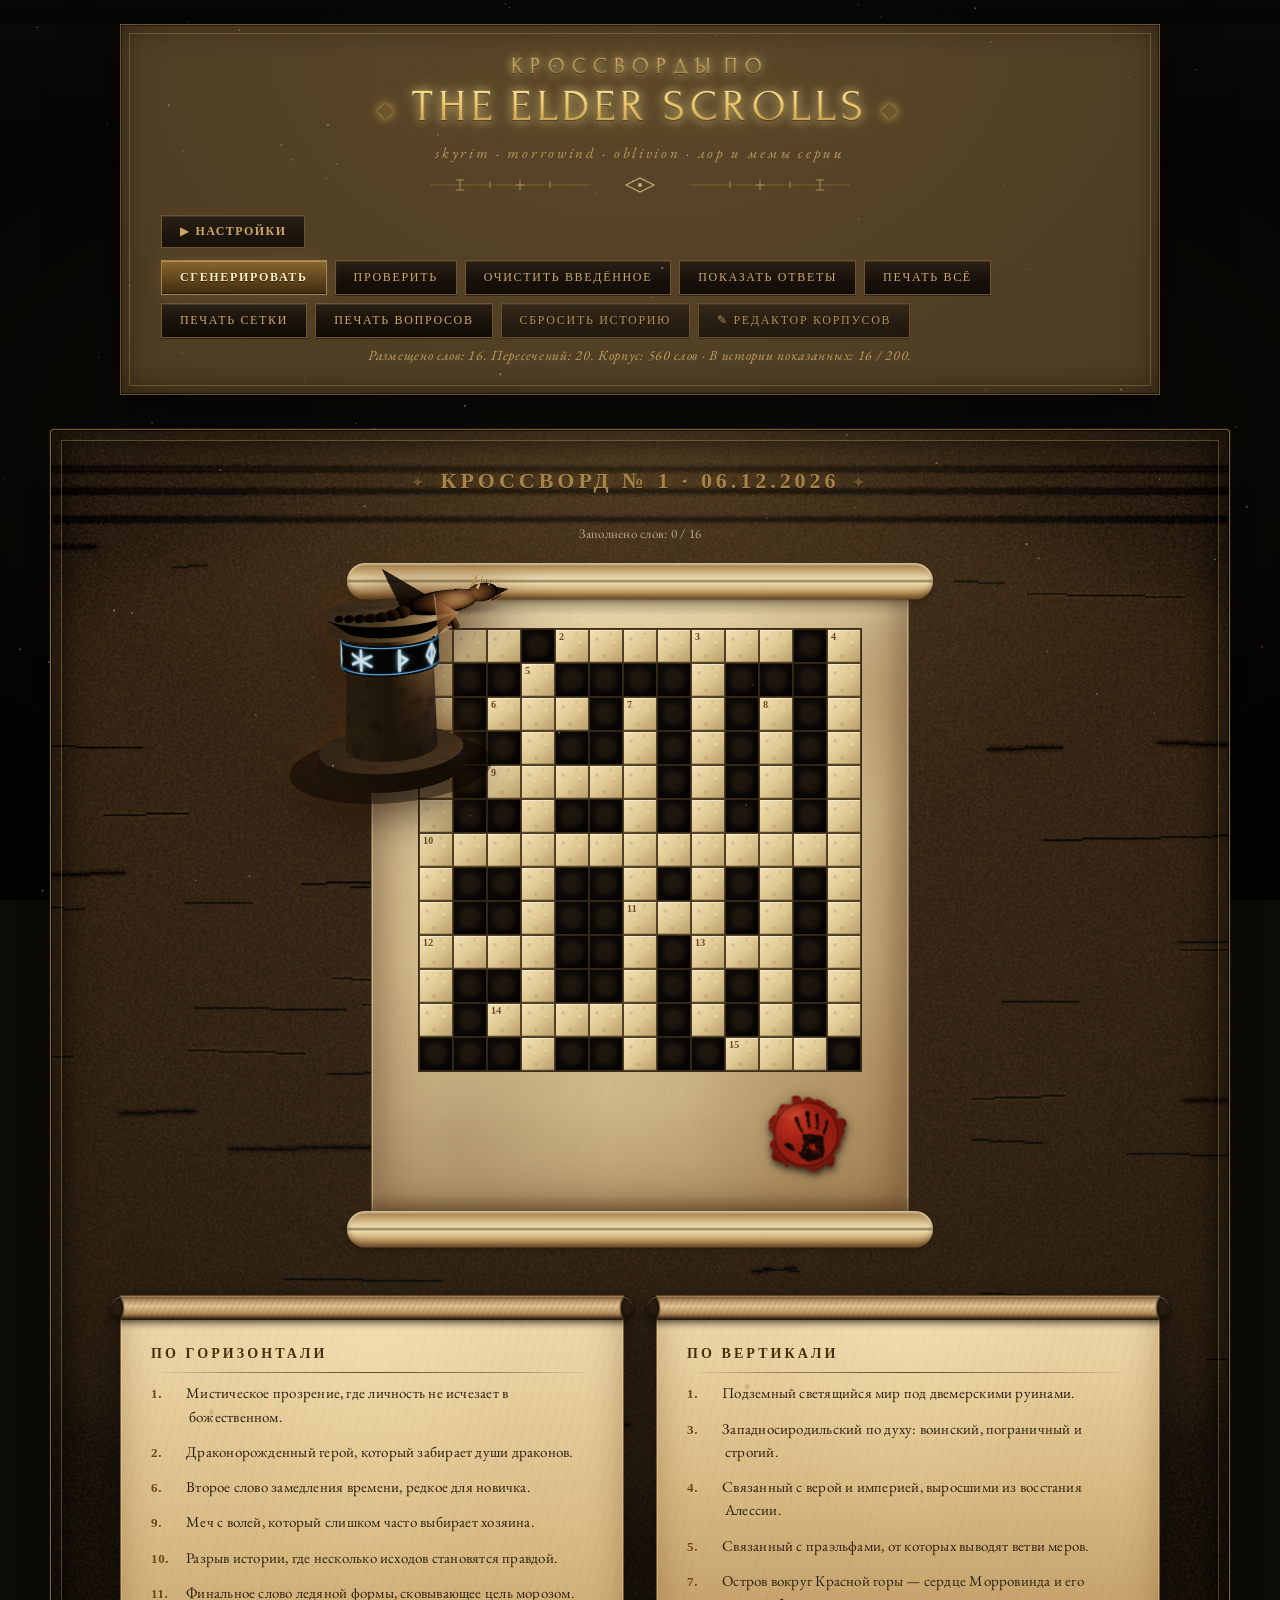
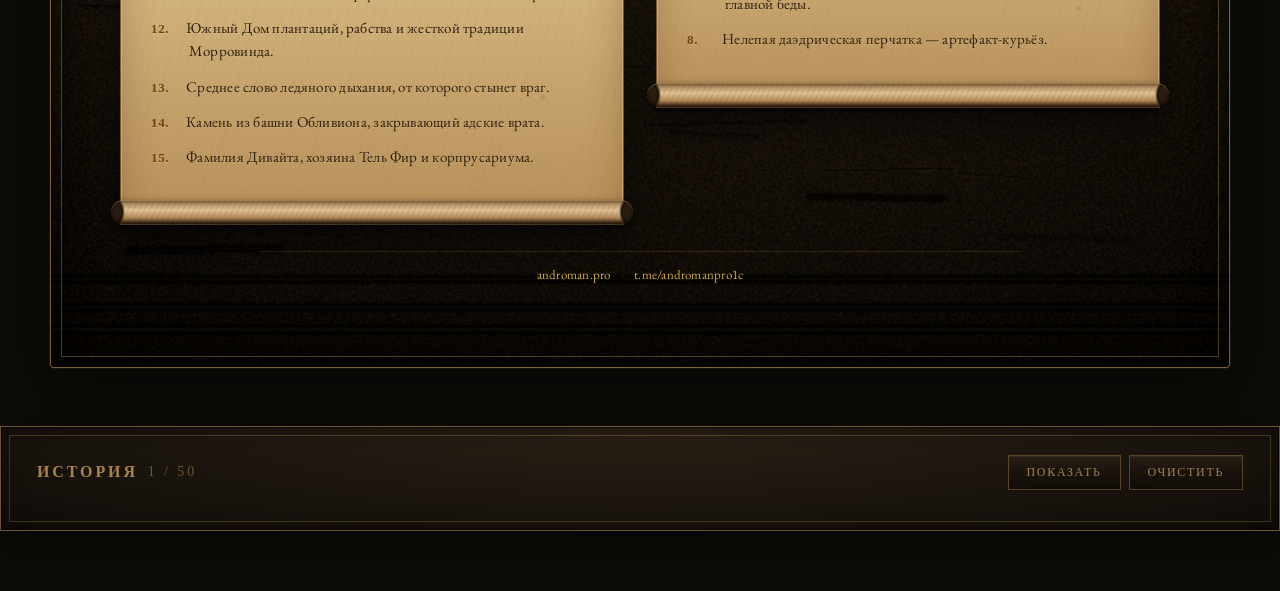
==== index.html @ cbf4652f "fix(clues): убрал латиницу/англицизмы из подсказок (Dragonborn/Dawnguard/Oblivion/Tribunal/Morrowind" ====
<!DOCTYPE html>
<html lang="ru">
<head>
  <meta charset="UTF-8">
  <meta name="viewport" content="width=device-width, initial-scale=1, viewport-fit=cover">
  <meta http-equiv="Cache-Control" content="no-cache">
  <title>Кроссворды по The Elder Scrolls</title>
  <link rel="icon" href="data:,">
  <style>
    html,
    body {
      margin: 0;
      min-height: 100%;
      background: #05070a;
      color: #f2e0b6;
    }
  </style>
  <link rel="preload" as="image" href="assets/images/dragon-intro-videoframe.png">
  <link rel="stylesheet" href="css/ui.css?v=69">
  <link rel="stylesheet" href="css/theme-nordic-tomes.css?v=103">
  <link rel="stylesheet" href="css/print.css?v=72">
</head>
<body class="font-medium theme-skyrim">
<!-- SVG filter defs для burn-эффекта свитка (feTurbulence + displacement
     искажают край маски → рваный фронт горения вместо геометрического круга) -->
<svg aria-hidden="true" focusable="false" width="0" height="0"
     style="position:absolute;width:0;height:0;overflow:hidden">
  <defs>
    <filter id="skyrim-burn-displace" x="-18%" y="-18%" width="136%" height="136%"
            color-interpolation-filters="sRGB">
      <feTurbulence type="fractalNoise" baseFrequency="0.018 0.055" numOctaves="4" seed="19" result="noise"/>
      <feDisplacementMap in="SourceGraphic" in2="noise" scale="22" xChannelSelector="R" yChannelSelector="G"/>
    </filter>
    <filter id="skyrim-ember-waver" x="-28%" y="-28%" width="156%" height="156%"
            color-interpolation-filters="sRGB">
      <feTurbulence type="turbulence" baseFrequency="0.032 0.11" numOctaves="3" seed="31" result="emberNoise"/>
      <feDisplacementMap in="SourceGraphic" in2="emberNoise" scale="34" xChannelSelector="R" yChannelSelector="G"/>
      <feGaussianBlur stdDeviation="0.35"/>
    </filter>
  </defs>
</svg>
<!-- Skyrim ambient: снежные хлопья (24 шт) + дракон-силуэт пролетающий через экран -->
<div class="snow-layer" aria-hidden="true">
  <span></span><span></span><span></span><span></span><span></span><span></span>
  <span></span><span></span><span></span><span></span><span></span><span></span>
  <span></span><span></span><span></span><span></span><span></span><span></span>
  <span></span><span></span><span></span><span></span><span></span><span></span>
</div>

<div class="ember-layer" aria-hidden="true">
  <span></span><span></span><span></span><span></span><span></span><span></span><span></span><span></span><span></span><span></span><span></span><span></span><span></span><span></span>
</div>

<script>
/* Заставка-first: если включится 3D-режим — показываем loading-оверлей СРАЗУ,
   до отрисовки кроссворда (раньше класс вешал dragon-cinematic.js уже после
   первого кадра → кроссворд мелькал, потом заставка). dragon-cinematic.js
   снимет класс, когда модель готова (finishLoadingIntro). Safety-таймаут —
   на случай если модуль не загрузится (нет WebGL / ошибка). */
(function () {
  try {
    var VALID = ['fly', 'cursor', 'cinematic', 'none'];
    var q = null;
    try { q = new URLSearchParams(location.search).get('dragon'); } catch (e) {}
    var saved = null;
    try { saved = localStorage.getItem('cw_dragon_mode_v2'); } catch (e) {}
    var mode = VALID.indexOf(q) >= 0 ? q : (VALID.indexOf(saved) >= 0 ? saved : 'cinematic');
    var vv = window.visualViewport;
    var vw = Math.min(window.innerWidth || 9999, (vv && vv.width) || 9999);
    var touchMobile = false;
    try { touchMobile = window.matchMedia('(hover: none) and (pointer: coarse)').matches; } catch (e) {}
    if (vw <= 820 || touchMobile) {
      // Мобильный/тач: кинематографический ВИД (свиток, палитра, руны) сохраняем,
      // но тяжёлые canvas/WebGL-эффекты (3D-дракон, прожиг, частицы) держим выключенными —
      // именно они давали цветные «орбы» на мобильных GPU. mode=none = ни одного canvas.
      mode = 'none';
    }
    if (mode === 'cinematic' && location.protocol === 'file:') mode = 'fly';
    if (mode === 'cinematic') {
      document.body.classList.add('dragon-mode-cinematic', 'dragon-cinematic-loading');
      setTimeout(function () { document.body.classList.remove('dragon-cinematic-loading'); }, 18000);
    }
  } catch (e) {}
})();
</script>
<div id="dragon-cinematic-stage" class="dragon-cinematic-stage" aria-hidden="true"></div>
<div id="dragon-loading-screen" class="dragon-loading-screen" aria-hidden="true">
  <video class="dragon-intro-video" autoplay muted loop playsinline preload="auto" poster="assets/images/dragon-intro-videoframe.png">
    <source src="assets/videos/dragon-intro-bg.webm?v=62" type="video/webm">
    <source src="assets/videos/dragon-intro-bg.mp4?v=62" type="video/mp4">
  </video>
  <div class="dragon-loader-copy">
    <div class="dragon-loader-kicker">Загрузка древнего дракона</div>
    <div class="dragon-loader-title">Север пробуждается</div>
    <div class="dragon-loader-bar"><span></span></div>
  </div>
</div>

<!-- Скелетный дракон-курсор — собственный SVG (clean-room), боковой профиль с одной парой больших крыльев -->
<svg class="skyrim-dragon-skel" viewBox="-160 -160 320 320" preserveAspectRatio="xMidYMid meet" aria-hidden="true">
  <defs>
    <linearGradient id="sk-bone-grad" x1="0" y1="-1" x2="0" y2="1">
      <stop offset="0" stop-color="#f0e3b8"/>
      <stop offset="1" stop-color="#7a5a2c"/>
    </linearGradient>
    <radialGradient id="sk-eye-grad" cx="0.5" cy="0.5" r="0.5">
      <stop offset="0" stop-color="#fff5b8"/>
      <stop offset="0.4" stop-color="#ff7a18"/>
      <stop offset="1" stop-color="#3a0900" stop-opacity="0"/>
    </radialGradient>
    <!-- Голова: вытянутый крокодилий череп с двумя рогами, огненный глаз, зубы, открытая пасть -->
    <g id="sk-dragon-head">
      <!-- Верхняя челюсть-череп -->
      <path d="M -28 -2 L -16 -8 L 2 -10 L 16 -8 L 24 -3 L 28 -1 L 30 1 L 26 3 L 16 4 L 2 5 L -16 5 L -28 2 Z"
            fill="url(#sk-bone-grad)" stroke="#1a1208" stroke-width="1.2"/>
      <!-- Нижняя челюсть (отстоит вниз — пасть открыта) -->
      <path d="M -22 5 L -10 9 L 6 12 L 20 11 L 26 7 L 26 4 L 18 6 L 4 7 L -10 7 L -22 5 Z"
            fill="url(#sk-bone-grad)" stroke="#1a1208" stroke-width="1.1"/>
      <!-- Два рога загнутых назад -->
      <path d="M 4 -10 L 8 -22 L 12 -10 Z" fill="url(#sk-bone-grad)" stroke="#1a1208" stroke-width="1"/>
      <path d="M -8 -10 L -4 -18 L 0 -10 Z" fill="url(#sk-bone-grad)" stroke="#1a1208" stroke-width="1"/>
      <!-- Шейные сочленения -->
      <path d="M -22 -3 L -14 -3 L -22 0 Z M -22 0 L -14 3 L -22 3 Z" fill="#1a1208"/>
      <!-- Кончик морды -->
      <path d="M 26 -1 L 30 1 L 26 3" fill="none" stroke="#1a1208" stroke-width="0.6"/>
      <!-- Зубы верхней челюсти (треугольники вниз) -->
      <g fill="#1a1208" stroke="none">
        <path d="M -2 5 L 0 9 L 2 5 Z"/>
        <path d="M 6 5 L 8 9 L 10 5 Z"/>
        <path d="M 14 4 L 16 8 L 18 4 Z"/>
        <path d="M 22 3 L 23 7 L 24 3 Z"/>
      </g>
      <!-- Зубы нижней челюсти (треугольники вверх) -->
      <g fill="#1a1208" stroke="none">
        <path d="M -2 7 L 0 3 L 2 7 Z"/>
        <path d="M 6 7 L 8 3 L 10 7 Z"/>
        <path d="M 14 6 L 16 2 L 18 6 Z"/>
      </g>
      <!-- Огненный глаз -->
      <circle cx="10" cy="-3" r="5" fill="url(#sk-eye-grad)"/>
      <circle cx="10" cy="-3" r="1.6" fill="#fff5d0"/>
      <!-- Носовая ноздря -->
      <circle cx="24" cy="-1" r="1" fill="#1a1208"/>
      <!-- Затылочная точка-шарнир -->
      <circle cx="-26" cy="0" r="1.4" fill="#1a1208"/>
    </g>

    <!-- Шейный позвонок (компактный, между головой и телом) -->
    <g id="sk-dragon-neck">
      <ellipse cx="0" cy="0" rx="9" ry="7" fill="url(#sk-bone-grad)" stroke="#1a1208" stroke-width="1"/>
      <path d="M -3 -8 L 0 -13 L 3 -8 Z" fill="#1a1208"/>
      <path d="M -9 0 L -13 -1 L -13 1 Z M 9 0 L 13 -1 L 13 1 Z" fill="#5a4220"/>
    </g>

    <!-- ТЕЛО ДРАКОНА — массивная грудная клетка с рёбрами + одна пара крыльев -->
    <g id="sk-dragon-body">
      <!-- Грудина (sternum) — длинная плоская кость -->
      <path d="M -36 6 C -18 12, 18 12, 36 6 L 38 -2 C 18 4, -18 4, -38 -2 Z"
            fill="url(#sk-bone-grad)" stroke="#1a1208" stroke-width="1.4"/>
      <!-- 6 пар рёбер от позвоночника к грудине -->
      <g fill="none" stroke="#1a1208" stroke-width="1.6" stroke-linecap="round">
        <path d="M -34 -10 C -32 -4, -32 2, -36 6"/>
        <path d="M -22 -12 C -20 -4, -20 4, -24 8"/>
        <path d="M -10 -13 C -8 -4, -8 5, -12 9"/>
        <path d="M 2 -13 C 4 -4, 4 5, 0 9"/>
        <path d="M 14 -12 C 16 -4, 16 4, 12 8"/>
        <path d="M 26 -10 C 28 -4, 28 2, 24 6"/>
      </g>
      <!-- Позвоночник на спине (5 позвонков) -->
      <g fill="url(#sk-bone-grad)" stroke="#1a1208" stroke-width="0.8">
        <ellipse cx="-30" cy="-12" rx="3.4" ry="4"/>
        <ellipse cx="-15" cy="-14" rx="3.4" ry="4"/>
        <ellipse cx="0" cy="-15" rx="3.4" ry="4"/>
        <ellipse cx="15" cy="-14" rx="3.4" ry="4"/>
        <ellipse cx="30" cy="-12" rx="3.4" ry="4"/>
      </g>
      <!-- Шипы на позвоночнике -->
      <g fill="#1a1208">
        <path d="M -32 -16 L -30 -22 L -28 -16 Z"/>
        <path d="M -17 -18 L -15 -24 L -13 -18 Z"/>
        <path d="M -2 -19 L 0 -25 L 2 -19 Z"/>
        <path d="M 13 -18 L 15 -24 L 17 -18 Z"/>
        <path d="M 28 -16 L 30 -22 L 32 -16 Z"/>
      </g>

      <!-- ВЕРХНЕЕ КРЫЛО -->
      <!-- Плечо → локоть → запястье (тёмная подложка) -->
      <g stroke="#1a1208" fill="none" stroke-linecap="round">
        <line x1="0" y1="-14" x2="-20" y2="-50" stroke-width="3.6"/>
        <line x1="-20" y1="-50" x2="-50" y2="-86" stroke-width="3.2"/>
      </g>
      <!-- Светлая кость поверх -->
      <g stroke="url(#sk-bone-grad)" fill="none" stroke-linecap="round">
        <line x1="0" y1="-14" x2="-20" y2="-50" stroke-width="2.4"/>
        <line x1="-20" y1="-50" x2="-50" y2="-86" stroke-width="2"/>
      </g>
      <circle cx="-20" cy="-50" r="2.4" fill="url(#sk-bone-grad)" stroke="#1a1208" stroke-width="0.8"/>
      <circle cx="-50" cy="-86" r="2.2" fill="url(#sk-bone-grad)" stroke="#1a1208" stroke-width="0.8"/>
      <!-- 4 пальца-фаланги от запястья — каждая из 2 сегментов с суставом -->
      <g stroke="#1a1208" fill="none" stroke-linecap="round">
        <line x1="-50" y1="-86" x2="-70" y2="-100" stroke-width="2.2"/>
        <line x1="-70" y1="-100" x2="-82" y2="-108" stroke-width="1.8"/>
        <line x1="-50" y1="-86" x2="-50" y2="-114" stroke-width="2.2"/>
        <line x1="-50" y1="-114" x2="-46" y2="-138" stroke-width="1.8"/>
        <line x1="-50" y1="-86" x2="-22" y2="-108" stroke-width="2.2"/>
        <line x1="-22" y1="-108" x2="0" y2="-128" stroke-width="1.8"/>
        <line x1="-50" y1="-86" x2="-12" y2="-78" stroke-width="2.2"/>
        <line x1="-12" y1="-78" x2="14" y2="-74" stroke-width="1.8"/>
      </g>
      <g stroke="url(#sk-bone-grad)" fill="none" stroke-linecap="round">
        <line x1="-50" y1="-86" x2="-70" y2="-100" stroke-width="1.3"/>
        <line x1="-70" y1="-100" x2="-82" y2="-108" stroke-width="1.1"/>
        <line x1="-50" y1="-86" x2="-50" y2="-114" stroke-width="1.3"/>
        <line x1="-50" y1="-114" x2="-46" y2="-138" stroke-width="1.1"/>
        <line x1="-50" y1="-86" x2="-22" y2="-108" stroke-width="1.3"/>
        <line x1="-22" y1="-108" x2="0" y2="-128" stroke-width="1.1"/>
        <line x1="-50" y1="-86" x2="-12" y2="-78" stroke-width="1.3"/>
        <line x1="-12" y1="-78" x2="14" y2="-74" stroke-width="1.1"/>
      </g>
      <g fill="url(#sk-bone-grad)" stroke="#1a1208" stroke-width="0.5">
        <circle cx="-70" cy="-100" r="1.4"/>
        <circle cx="-50" cy="-114" r="1.4"/>
        <circle cx="-22" cy="-108" r="1.4"/>
        <circle cx="-12" cy="-78" r="1.4"/>
      </g>
      <g fill="#1a1208">
        <path d="M -82 -108 L -88 -110 L -82 -104 Z"/>
        <path d="M -46 -138 L -48 -144 L -42 -138 Z"/>
        <path d="M 0 -128 L 0 -134 L 6 -126 Z"/>
        <path d="M 14 -74 L 20 -76 L 14 -70 Z"/>
      </g>

      <!-- НИЖНЕЕ КРЫЛО — зеркально -->
      <g stroke="#1a1208" fill="none" stroke-linecap="round">
        <line x1="0" y1="14" x2="-20" y2="50" stroke-width="3.6"/>
        <line x1="-20" y1="50" x2="-50" y2="86" stroke-width="3.2"/>
      </g>
      <g stroke="url(#sk-bone-grad)" fill="none" stroke-linecap="round">
        <line x1="0" y1="14" x2="-20" y2="50" stroke-width="2.4"/>
        <line x1="-20" y1="50" x2="-50" y2="86" stroke-width="2"/>
      </g>
      <circle cx="-20" cy="50" r="2.4" fill="url(#sk-bone-grad)" stroke="#1a1208" stroke-width="0.8"/>
      <circle cx="-50" cy="86" r="2.2" fill="url(#sk-bone-grad)" stroke="#1a1208" stroke-width="0.8"/>
      <g stroke="#1a1208" fill="none" stroke-linecap="round">
        <line x1="-50" y1="86" x2="-70" y2="100" stroke-width="2.2"/>
        <line x1="-70" y1="100" x2="-82" y2="108" stroke-width="1.8"/>
        <line x1="-50" y1="86" x2="-50" y2="114" stroke-width="2.2"/>
        <line x1="-50" y1="114" x2="-46" y2="138" stroke-width="1.8"/>
        <line x1="-50" y1="86" x2="-22" y2="108" stroke-width="2.2"/>
        <line x1="-22" y1="108" x2="0" y2="128" stroke-width="1.8"/>
        <line x1="-50" y1="86" x2="-12" y2="78" stroke-width="2.2"/>
        <line x1="-12" y1="78" x2="14" y2="74" stroke-width="1.8"/>
      </g>
      <g stroke="url(#sk-bone-grad)" fill="none" stroke-linecap="round">
        <line x1="-50" y1="86" x2="-70" y2="100" stroke-width="1.3"/>
        <line x1="-70" y1="100" x2="-82" y2="108" stroke-width="1.1"/>
        <line x1="-50" y1="86" x2="-50" y2="114" stroke-width="1.3"/>
        <line x1="-50" y1="114" x2="-46" y2="138" stroke-width="1.1"/>
        <line x1="-50" y1="86" x2="-22" y2="108" stroke-width="1.3"/>
        <line x1="-22" y1="108" x2="0" y2="128" stroke-width="1.1"/>
        <line x1="-50" y1="86" x2="-12" y2="78" stroke-width="1.3"/>
        <line x1="-12" y1="78" x2="14" y2="74" stroke-width="1.1"/>
      </g>
      <g fill="url(#sk-bone-grad)" stroke="#1a1208" stroke-width="0.5">
        <circle cx="-70" cy="100" r="1.4"/>
        <circle cx="-50" cy="114" r="1.4"/>
        <circle cx="-22" cy="108" r="1.4"/>
        <circle cx="-12" cy="78" r="1.4"/>
      </g>
      <g fill="#1a1208">
        <path d="M -82 108 L -88 110 L -82 104 Z"/>
        <path d="M -46 138 L -48 144 L -42 138 Z"/>
        <path d="M 0 128 L 0 134 L 6 126 Z"/>
        <path d="M 14 74 L 20 76 L 14 70 Z"/>
      </g>

      <!-- ТАЗ + ДВЕ ЗАДНИЕ ЛАПЫ — у задней части корпуса (x ≈ 36..44, у позвоночника) -->
      <!-- Тазовая кость -->
      <path d="M 32 -8 C 40 -6, 46 -2, 48 4 C 48 8, 44 10, 38 8 L 32 4 Z"
            fill="url(#sk-bone-grad)" stroke="#1a1208" stroke-width="1.2"/>
      <!-- Левая задняя лапа: бедро → голень → стопа с 3 когтями -->
      <g stroke="#1a1208" fill="none" stroke-linecap="round">
        <line x1="42" y1="2" x2="52" y2="22" stroke-width="3.4"/>
        <line x1="52" y1="22" x2="44" y2="42" stroke-width="3"/>
        <line x1="44" y1="42" x2="48" y2="56" stroke-width="2.4"/>
      </g>
      <g stroke="url(#sk-bone-grad)" fill="none" stroke-linecap="round">
        <line x1="42" y1="2" x2="52" y2="22" stroke-width="2.2"/>
        <line x1="52" y1="22" x2="44" y2="42" stroke-width="2"/>
        <line x1="44" y1="42" x2="48" y2="56" stroke-width="1.5"/>
      </g>
      <circle cx="52" cy="22" r="2.2" fill="url(#sk-bone-grad)" stroke="#1a1208" stroke-width="0.8"/>
      <circle cx="44" cy="42" r="2" fill="url(#sk-bone-grad)" stroke="#1a1208" stroke-width="0.8"/>
      <!-- 3 когтя левой лапы -->
      <g stroke="#1a1208" fill="none" stroke-width="1.8" stroke-linecap="round">
        <line x1="48" y1="56" x2="42" y2="64"/>
        <line x1="48" y1="56" x2="50" y2="66"/>
        <line x1="48" y1="56" x2="56" y2="62"/>
      </g>
      <g fill="#1a1208">
        <path d="M 42 64 L 39 66 L 42 60 Z"/>
        <path d="M 50 66 L 51 70 L 53 64 Z"/>
        <path d="M 56 62 L 60 64 L 56 58 Z"/>
      </g>

      <!-- Правая задняя лапа (зеркально по y, чуть короче для перспективы) -->
      <g stroke="#1a1208" fill="none" stroke-linecap="round">
        <line x1="40" y1="-2" x2="50" y2="-18" stroke-width="3.4"/>
        <line x1="50" y1="-18" x2="44" y2="-34" stroke-width="3"/>
        <line x1="44" y1="-34" x2="48" y2="-46" stroke-width="2.4"/>
      </g>
      <g stroke="url(#sk-bone-grad)" fill="none" stroke-linecap="round">
        <line x1="40" y1="-2" x2="50" y2="-18" stroke-width="2.2"/>
        <line x1="50" y1="-18" x2="44" y2="-34" stroke-width="2"/>
        <line x1="44" y1="-34" x2="48" y2="-46" stroke-width="1.5"/>
      </g>
      <circle cx="50" cy="-18" r="2.2" fill="url(#sk-bone-grad)" stroke="#1a1208" stroke-width="0.8"/>
      <circle cx="44" cy="-34" r="2" fill="url(#sk-bone-grad)" stroke="#1a1208" stroke-width="0.8"/>
      <g stroke="#1a1208" fill="none" stroke-width="1.8" stroke-linecap="round">
        <line x1="48" y1="-46" x2="42" y2="-52"/>
        <line x1="48" y1="-46" x2="50" y2="-54"/>
        <line x1="48" y1="-46" x2="56" y2="-50"/>
      </g>
      <g fill="#1a1208">
        <path d="M 42 -52 L 39 -54 L 42 -48 Z"/>
        <path d="M 50 -54 L 51 -58 L 53 -52 Z"/>
        <path d="M 56 -50 L 60 -52 L 56 -46 Z"/>
      </g>
    </g>

    <!-- Хвостовой позвонок — мелкий, заострённый -->
    <g id="sk-dragon-tail">
      <ellipse cx="0" cy="0" rx="6" ry="5" fill="url(#sk-bone-grad)" stroke="#1a1208" stroke-width="0.8"/>
      <path d="M -1 -5 L 0 -9 L 1 -5 Z" fill="#1a1208"/>
    </g>
  </defs>
  <g id="sk-dragon-screen"></g>
</svg>
<!-- Designer dragon flight (Nordic Tomes by Claude.ai) -->
<div class="dragon-flight" aria-hidden="true">
  <svg class="dragon-svg" viewBox="0 0 800 420" xmlns="http://www.w3.org/2000/svg">
    <defs>
      <linearGradient id="boneGrad" x1="0%" y1="0%" x2="0%" y2="100%">
        <stop offset="0%"   stop-color="#f4e6cc"/>
        <stop offset="55%"  stop-color="#d4c2a0"/>
        <stop offset="100%" stop-color="#a08868"/>
      </linearGradient>
      <radialGradient id="eyeGlow" cx="50%" cy="50%" r="50%">
        <stop offset="0%"   stop-color="#fff2c0"/>
        <stop offset="35%"  stop-color="#ff7020"/>
        <stop offset="75%"  stop-color="#a01000" stop-opacity="0.7"/>
        <stop offset="100%" stop-color="#600800" stop-opacity="0"/>
      </radialGradient>
      <radialGradient id="boneVertGrad" cx="50%" cy="40%" r="55%">
        <stop offset="0%"   stop-color="#fff2d0"/>
        <stop offset="60%"  stop-color="#d4c2a0"/>
        <stop offset="100%" stop-color="#8a7250"/>
      </radialGradient>
    </defs>

    <!-- ═══ ЗАДНЕЕ КРЫЛО (за телом, едва намеченное) ═══ -->
    <g class="wing wing-back" stroke="#1a1208" fill="rgba(220,200,160,0.18)" stroke-linecap="round">
      <line x1="540" y1="200" x2="380" y2="80" stroke-width="2.8"/>
      <line x1="380" y1="80" x2="290" y2="60"  stroke-width="2"/>
      <line x1="380" y1="80" x2="340" y2="20"  stroke-width="2"/>
      <line x1="380" y1="80" x2="420" y2="18"  stroke-width="2"/>
      <line x1="380" y1="80" x2="475" y2="34"  stroke-width="2"/>
      <path stroke="rgba(220,200,160,0.35)" stroke-width="0.6" fill="rgba(220,200,160,0.15)" d="
        M 540 200 L 380 80 L 290 60
        Q 320 70 340 20
        Q 380 45 420 18
        Q 450 35 475 34
        Q 510 110 540 200 Z"/>
    </g>

    <!-- ═══ ХВОСТ — змеящаяся цепочка убывающих позвонков с шипом ═══ -->
    <g class="dragon-tail" fill="url(#boneVertGrad)" stroke="#1a1208" stroke-width="1.4">
      <ellipse cx="295" cy="222" rx="9"   ry="11"/>
      <ellipse cx="260" cy="226" rx="8.5" ry="10.5"/>
      <ellipse cx="226" cy="230" rx="8"   ry="10"/>
      <ellipse cx="194" cy="234" rx="7.5" ry="9.5"/>
      <ellipse cx="164" cy="238" rx="7"   ry="9"/>
      <ellipse cx="136" cy="242" rx="6.5" ry="8.5"/>
      <ellipse cx="110" cy="246" rx="6"   ry="8"/>
      <ellipse cx="86"  cy="250" rx="5.5" ry="7.5"/>
      <ellipse cx="64"  cy="254" rx="5"   ry="7"/>
      <ellipse cx="44"  cy="258" rx="4.2" ry="6"/>
      <ellipse cx="26"  cy="262" rx="3.5" ry="5"/>
      <!-- Костяной наконечник-стрела на конце -->
      <path fill="url(#boneGrad)" d="
        M 16 262
        L -2 254
        L 8 264
        L -4 272
        L 16 272 Z"/>
      <!-- Боковые шипы на нескольких позвонках -->
      <g fill="#1a1208" stroke="none">
        <path d="M 295 211 L 297 200 L 299 211 Z"/>
        <path d="M 226 219 L 228 209 L 230 219 Z"/>
        <path d="M 164 227 L 166 218 L 168 227 Z"/>
      </g>
    </g>

    <!-- ═══ ОСНОВНОЙ СКЕЛЕТ: ЧЕРЕП + ШЕЯ + ГРУДНАЯ КЛЕТКА + ТАЗ ═══ -->
    <g class="dragon-body-grp">
      <!-- ШЕЙНЫЕ ПОЗВОНКИ — соединяют череп с грудиной -->
      <g fill="url(#boneVertGrad)" stroke="#1a1208" stroke-width="1.5">
        <ellipse cx="328" cy="220" rx="9.5" ry="12"/>
        <ellipse cx="360" cy="218" rx="9.5" ry="12"/>
        <ellipse cx="392" cy="215" rx="9.5" ry="12"/>
        <ellipse cx="424" cy="210" rx="9.5" ry="12"/>
        <ellipse cx="456" cy="202" rx="9.5" ry="12"/>
        <ellipse cx="488" cy="190" rx="9.5" ry="12"/>
        <ellipse cx="520" cy="175" rx="9.5" ry="12"/>
        <ellipse cx="552" cy="160" rx="9.5" ry="11.5"/>
        <ellipse cx="582" cy="148" rx="9"   ry="11"/>
        <ellipse cx="610" cy="138" rx="8.5" ry="10.5"/>
      </g>

      <!-- ЧЕРЕП — массивная вытянутая голова с челюстью и зубами -->
      <g class="dragon-head" stroke="#1a1208" stroke-width="1.6">
        <!-- Верхняя часть черепа -->
        <path fill="url(#boneGrad)" d="
          M 625 130
          C 645 116, 680 108, 720 115
          C 750 120, 770 132, 778 142
          L 786 148
          L 778 154
          C 770 152, 755 152, 738 154
          L 720 156
          C 700 156, 680 154, 660 150
          C 640 146, 626 138, 625 130 Z"/>
        <!-- Нижняя челюсть -->
        <path fill="url(#boneGrad)" d="
          M 635 156
          C 650 168, 685 178, 720 180
          L 755 182
          L 760 188
          L 750 192
          C 720 192, 690 188, 660 178
          C 645 172, 635 164, 635 156 Z"/>
        <!-- Зубы (треугольные шипы между челюстями) -->
        <g fill="#1a1208" stroke="none">
          <path d="M 660 156 L 663 168 L 666 156 Z"/>
          <path d="M 680 158 L 683 170 L 686 158 Z"/>
          <path d="M 700 158 L 703 170 L 706 158 Z"/>
          <path d="M 720 158 L 723 168 L 726 158 Z"/>
          <path d="M 740 158 L 743 168 L 746 158 Z"/>
          <!-- Нижние зубы (вверх) -->
          <path d="M 670 178 L 673 168 L 676 178 Z"/>
          <path d="M 690 180 L 693 170 L 696 180 Z"/>
          <path d="M 710 180 L 713 170 L 716 180 Z"/>
          <path d="M 730 180 L 733 170 L 736 180 Z"/>
        </g>
        <!-- Глазная впадина — тёмная, с огненным глазом -->
        <ellipse cx="720" cy="130" rx="11" ry="9" fill="#0a0604" stroke="#1a1208"/>
        <circle cx="722" cy="131" r="6" fill="url(#eyeGlow)"/>
        <circle cx="722" cy="131" r="2"   fill="#fff8d0"/>
        <!-- Ноздря -->
        <ellipse cx="770" cy="140" rx="4" ry="3" fill="#1a1208"/>
        <!-- РОГА — два больших, изогнутых назад -->
        <path fill="url(#boneGrad)" d="
          M 630 118 C 622 90, 615 60, 625 32
          C 640 60, 642 90, 645 118 Z"/>
        <path fill="url(#boneGrad)" d="
          M 655 110 C 660 78, 680 48, 705 30
          C 695 60, 680 90, 670 115 Z"/>
      </g>

      <!-- ГРУДИНА (стерн) — длинная плоская кость -->
      <path fill="url(#boneGrad)" stroke="#1a1208" stroke-width="1.5" d="
        M 320 280
        C 360 295, 410 302, 460 296
        C 480 293, 495 290, 502 286
        L 510 282
        L 505 288
        C 495 295, 480 300, 460 304
        C 410 312, 360 308, 320 300
        Z"/>

      <!-- РЁБРА — 7 пар изогнутых рёбер от позвоночника к грудине -->
      <g fill="none" stroke="#1a1208" stroke-width="2" stroke-linecap="round">
        <path d="M 328 232  C 325 250, 326 270, 332 284"/>
        <path d="M 360 230  C 358 250, 360 275, 370 290"/>
        <path d="M 392 227  C 390 250, 393 278, 405 294"/>
        <path d="M 424 222  C 422 248, 425 278, 440 298"/>
        <path d="M 456 214  C 454 244, 460 278, 472 300"/>
        <path d="M 488 202  C 488 232, 495 270, 498 296"/>
        <path d="M 520 187  C 522 220, 525 260, 510 290"/>
      </g>

      <!-- ТАЗОВЫЕ КОСТИ — конец позвоночника, начало хвоста -->
      <path fill="url(#boneGrad)" stroke="#1a1208" stroke-width="1.5" d="
        M 305 215
        C 295 220, 290 235, 295 250
        C 300 260, 310 265, 320 260
        L 325 255
        L 320 245
        C 318 235, 312 222, 305 215 Z"/>

      <!-- ЗАДНИЕ ЛАПЫ — две худые ножки с когтистыми стопами -->
      <g fill="url(#boneGrad)" stroke="#1a1208" stroke-width="1.6" stroke-linecap="round">
        <!-- Левая нога -->
        <path d="M 310 270 L 290 320 L 310 360 L 305 376" fill="none" stroke-width="2.4"/>
        <!-- Когти стопы -->
        <path d="M 305 376 L 290 392 M 305 376 L 305 396 M 305 376 L 318 392" stroke-width="2"/>
        <!-- Правая нога -->
        <path d="M 348 280 L 366 326 L 348 365 L 354 380" fill="none" stroke-width="2.4"/>
        <path d="M 354 380 L 340 396 M 354 380 L 354 400 M 354 380 L 368 395" stroke-width="2"/>
      </g>

      <!-- ПЕРЕДНИЕ ЛАПЫ — у груди, короткие с когтями -->
      <g fill="none" stroke="#1a1208" stroke-width="2" stroke-linecap="round">
        <path d="M 478 286 L 472 310 L 485 326" stroke-width="2.2"/>
        <path d="M 485 326 L 478 334 M 485 326 L 488 336 M 485 326 L 494 334"/>
        <path d="M 460 290 L 450 312 L 460 330" stroke-width="2.2"/>
        <path d="M 460 330 L 452 338 M 460 330 L 462 340 M 460 330 L 470 338"/>
      </g>
    </g>

    <!-- ═══ ПЕРЕДНЕЕ КРЫЛО (большое, основное — кости с тонкой полупрозрачной мембраной) ═══ -->
    <g class="wing wing-front" stroke="#1a1208" stroke-linecap="round">
      <!-- Полупрозрачная мембрана-призрак -->
      <path fill="rgba(220,200,160,0.15)" stroke="rgba(220,200,160,0.4)" stroke-width="0.7" d="
        M 535 180
        L 350 30
        L 250 8
        Q 282 30 308 -20
        Q 350 18 380 -28
        Q 420 22 460 -20
        Q 500 18 530 -8
        Q 535 90 555 180 Z"/>
      <!-- Главная кость (плечо-предплечье) -->
      <line x1="535" y1="180" x2="350" y2="30" stroke-width="3.5" stroke="#f4e6cc"/>
      <line x1="535" y1="180" x2="350" y2="30" stroke-width="2.5" stroke="#1a1208" stroke-dasharray="0 0"/>
      <!-- Кости-пальцы (4 фаланги) -->
      <g stroke-width="2.6">
        <line x1="350" y1="30" x2="250" y2="8"   stroke="#1a1208"/>
        <line x1="350" y1="30" x2="308" y2="-20" stroke="#1a1208"/>
        <line x1="350" y1="30" x2="380" y2="-28" stroke="#1a1208"/>
        <line x1="350" y1="30" x2="460" y2="-20" stroke="#1a1208"/>
        <line x1="350" y1="30" x2="530" y2="-8"  stroke="#1a1208"/>
      </g>
      <!-- Фаланги наложены поверх — белые с тёмной обводкой -->
      <g stroke="#1a1208" stroke-width="1.6">
        <ellipse cx="350" cy="30" rx="6" ry="5" fill="url(#boneVertGrad)"/>
      </g>
      <!-- Когти на кончиках пальцев -->
      <g fill="#1a1208" stroke="none">
        <path d="M 250 8 L 244 14 L 258 14 Z"/>
        <path d="M 308 -20 L 300 -14 L 314 -14 Z"/>
        <path d="M 380 -28 L 372 -22 L 386 -22 Z"/>
        <path d="M 460 -20 L 452 -14 L 466 -14 Z"/>
        <path d="M 530 -8 L 522 -2 L 536 -2 Z"/>
      </g>
    </g>
  </svg>
</div>

<header class="controls">
  <h1 class="app-title" id="app-title" data-skyrim-lines='["Кроссворды по","The Elder Scrolls"]'>Кроссворды по The Elder Scrolls</h1>
  <p class="app-sub">Skyrim · Morrowind · Oblivion · лор и мемы серии</p>

  <button id="btn-toggle-settings" type="button" class="btn-toggle-settings">
    <span class="caret">▶</span> Настройки
  </button>

  <div class="ctrl-grid" id="ctrl-grid">

    <fieldset class="ctrl-group">
      <legend>Размер</legend>
      <label><input type="radio" name="size" value="11"> S 11×11</label>
      <label><input type="radio" name="size" value="13" checked> M 13×13</label>
      <label><input type="radio" name="size" value="15"> L 15×15</label>
      <label><input type="radio" name="size" value="21"> XL 21×21</label>
      <label><input type="radio" name="size" value="25"> XXL 25×25</label>
    </fieldset>

    <fieldset class="ctrl-group">
      <legend>Сложность</legend>
      <label><input type="radio" name="difficulty" value="1"> Лёгкая</label>
      <label><input type="radio" name="difficulty" value="2"> Средняя</label>
      <label><input type="radio" name="difficulty" value="3"> Сложная</label>
      <label><input type="radio" name="difficulty" value="mixed" checked> Любые (вперемешку)</label>
    </fieldset>

    <fieldset class="ctrl-group">
      <legend>Стиль подсказок</legend>
      <label><input type="radio" name="cluestyle" value="direct" checked> Прямые (фактические)</label>
      <label><input type="radio" name="cluestyle" value="cryptic"> Хитрые (с намёком)</label>
    </fieldset>

    <fieldset class="ctrl-group">
      <legend>Размер шрифта</legend>
      <label><input type="radio" name="fontsize" value="small"> Мелкий</label>
      <label><input type="radio" name="fontsize" value="medium" checked> Средний</label>
      <label><input type="radio" name="fontsize" value="large"> Крупный</label>
      <label><input type="radio" name="fontsize" value="xlarge"> Очень крупный</label>
    </fieldset>

    <fieldset class="ctrl-group">
      <legend>История без повторов</legend>
      <label>Помнить последних кроссвордов:
        <input type="number" id="history-limit" min="20" max="5000" step="10" value="200"
               style="width:84px; margin-left:6px">
      </label>
    </fieldset>

    <fieldset class="ctrl-group">
      <legend>Ввод и подсказки</legend>
      <label><input type="checkbox" id="hover-type" checked> Печатать по наведению мыши (без клика)</label>
      <label><input type="checkbox" id="rune-hints"> Руны-подсказки (руна = буква ответа)</label>
    </fieldset>

    <!-- Тема Скайрим включена по умолчанию (скрытый radio для совместимости с app.js) -->
    <input type="radio" name="theme-ui" value="skyrim" checked style="display:none">


    <fieldset class="ctrl-group">
      <legend>Дракон</legend>
      <label><input type="radio" name="dragon" value="fly"> 🐉 Пролетающий</label>
      <label><input type="radio" name="dragon" value="cursor"> 🦴 Следит за курсором</label>
      <label><input type="radio" name="dragon" value="cinematic" checked> 3D-сцена</label>
      <label><input type="radio" name="dragon" value="none"> ✕ Без дракона</label>
      <label style="margin-top: 8px; padding-top: 6px; border-top: 1px solid rgba(212,175,55,0.2); display: block;">
        <input type="checkbox" id="dragon-edit-pos"> 🎯 Перетащить дракона мышью
      </label>
      <a href="dragon-lab.html" target="_blank" style="font-size: 11px; color: #d4af37; display: inline-block; margin-top: 4px; text-decoration: none;">🧪 Открыть Dragon Lab →</a>
    </fieldset>

    <!-- Тонкая настройка дракона: видна только в cinematic-режиме (CSS) -->
    <fieldset class="ctrl-group dragon-tune-panel">
      <legend>⚙ Тонкая настройка дракона</legend>

      <details open class="dp-section">
        <summary>📍 Положение на странице</summary>
        <label class="dp-cb">
          <input type="checkbox" id="dp-follow-scroll"> 🪢 Привязать к свитку
        </label>
        <label class="dp-cb">
          <input type="checkbox" id="dp-show-pedestal" checked> 🗿 Подставка под драконом
        </label>
        <label class="dp-cb">
          <input type="checkbox" id="dp-burn-on-generate" checked> 🔥 Сжигать страницу при «Сгенерировать»
        </label>
        <label>X (% viewport) <span class="dp-val" id="dp-anchor-x-val">50%</span>
          <input type="range" id="dp-anchor-x" min="0" max="100" step="0.5">
        </label>
        <label>Y (% viewport) <span class="dp-val" id="dp-anchor-y-val">30%</span>
          <input type="range" id="dp-anchor-y" min="0" max="100" step="0.5">
        </label>
        <label>Размер дракона <span class="dp-val" id="dp-scale-val">0.54</span>
          <input type="range" id="dp-scale" min="0.2" max="1.4" step="0.01">
        </label>
        <label>Размер платформы <span class="dp-val" id="dp-pedestal-scale-val">0.62</span>
          <input type="range" id="dp-pedestal-scale" min="0.2" max="2.0" step="0.02">
        </label>
        <label>💡 Яркость освещения <span class="dp-val" id="dp-light-val">1.00</span>
          <input type="range" id="dp-light" min="0" max="3" step="0.05">
        </label>
        <label>🔦 Свет платформы <span class="dp-val" id="dp-platform-light-val">0.60</span>
          <input type="range" id="dp-platform-light" min="0" max="3" step="0.05">
        </label>
        <label>᛬ Высота пояса рун <span class="dp-val" id="dp-rune-offset-val">0.00</span>
          <input type="range" id="dp-rune-offset" min="-1.5" max="1.5" step="0.02">
        </label>
      </details>

      <details class="dp-section">
        <summary>🐉 Дракон на платформе</summary>
        <label>Сдвиг X (вбок) <span class="dp-val" id="dp-offset-x-val">0</span>
          <input type="range" id="dp-offset-x" min="-4" max="4" step="0.02">
        </label>
        <label>Сдвиг Y (высота над платформой) <span class="dp-val" id="dp-offset-y-val">0</span>
          <input type="range" id="dp-offset-y" min="-3" max="3" step="0.02">
        </label>
        <label>Сдвиг Z (вперёд/назад) <span class="dp-val" id="dp-offset-z-val">0</span>
          <input type="range" id="dp-offset-z" min="-3" max="3" step="0.02">
        </label>
      </details>

      <details class="dp-section">
        <summary>🔄 Поворот дракона</summary>
        <label>Yaw (горизонтально) <span class="dp-val" id="dp-yaw-val">0°</span>
          <input type="range" id="dp-yaw" min="-180" max="180" step="1">
        </label>
        <label>Pitch (наклон) <span class="dp-val" id="dp-pitch-val">0°</span>
          <input type="range" id="dp-pitch" min="-50" max="50" step="1">
        </label>
        <label>Roll (крен) <span class="dp-val" id="dp-roll-val">0°</span>
          <input type="range" id="dp-roll" min="-45" max="45" step="1">
        </label>
        <label class="dp-cb">
          <input type="checkbox" id="dp-track-cursor"> 🖱 Голова за курсором (±38°)
        </label>
      </details>

      <details class="dp-section">
        <summary>🔥 Огонь (координаты)</summary>
        <label>🦴 Прицепить пасть к кости:</label>
        <select id="dp-bone">
          <option value="">— model root (rest pose) —</option>
        </select>
        <label>Mouth X <span class="dp-val" id="dp-mouth-x-val">0.5</span>
          <input type="range" id="dp-mouth-x" min="-3" max="3" step="0.05">
        </label>
        <label>Mouth Y <span class="dp-val" id="dp-mouth-y-val">0.1</span>
          <input type="range" id="dp-mouth-y" min="-3" max="3" step="0.05">
        </label>
        <label>Mouth Z <span class="dp-val" id="dp-mouth-z-val">0</span>
          <input type="range" id="dp-mouth-z" min="-3" max="3" step="0.05">
        </label>
        <label>Yaw огня <span class="dp-val" id="dp-fire-yaw-val">0°</span>
          <input type="range" id="dp-fire-yaw" min="-180" max="180" step="1">
        </label>
        <label>Pitch огня <span class="dp-val" id="dp-fire-pitch-val">0°</span>
          <input type="range" id="dp-fire-pitch" min="-90" max="90" step="1">
        </label>
        <label>Интенсивность <span class="dp-val" id="dp-fire-intensity-val">1.00</span>
          <input type="range" id="dp-fire-intensity" min="0" max="3" step="0.05">
        </label>
      </details>

      <details class="dp-section">
        <summary>🎞 Окно огня в breath-клипе</summary>
        <label>Start (с) <span class="dp-val" id="dp-fw-start-val">3.00s</span>
          <input type="range" id="dp-fw-start" min="0" max="10" step="0.05">
        </label>
        <label>End (с) <span class="dp-val" id="dp-fw-end-val">5.00s</span>
          <input type="range" id="dp-fw-end" min="0" max="10" step="0.05">
        </label>
      </details>

      <button type="button" id="dp-reset" class="dp-reset-btn">↺ Сбросить к значениям по умолчанию</button>
      <button type="button" id="dp-export" class="dp-reset-btn">📋 Скопировать настройки для публикации</button>
      <textarea id="dp-export-out" readonly style="display:none; width:100%; height:120px; margin-top:6px; font-family:monospace; font-size:9px; background:#0a0805; color:#cca767; border:1px solid #5a4030;"></textarea>
    </fieldset>

    <fieldset class="ctrl-group">
      <legend>Печать</legend>
      <label><input type="checkbox" id="fit-a4"> Уместить всё на 1 лист A4</label>
      <label><input type="checkbox" id="hide-answers-print"> Не печатать ответы</label>
    </fieldset>

    <fieldset class="ctrl-group ctrl-packs" id="packs-fieldset">
      <legend>Включённые паки</legend>
      <div id="packs-list" class="packs-list">
        <span class="status-muted">Загрузка…</span>
      </div>
      <div class="packs-upload">
        <button type="button" id="btn-upload-pack" class="btn-subtle" title="Загрузить свой пак из .js-файла">
          + Загрузить свой пак
        </button>
        <input type="file" id="input-upload-pack" accept=".js" hidden>
        <span id="upload-pack-status" class="upload-pack-status"></span>
      </div>
    </fieldset>

  </div>

  <div class="ctrl-buttons">
    <button id="btn-generate" type="button" class="btn-primary">Сгенерировать</button>
    <button id="btn-check" type="button" title="Проверить введённые буквы (зелёные — верно, красные — нет)">Проверить</button>
    <button id="btn-clear-input" type="button" title="Стереть всё, что ввёл">Очистить введённое</button>
    <button id="btn-toggle-answers" type="button">Показать ответы</button>
    <button id="btn-print" type="button">Печать всё</button>
    <button id="btn-print-grid" type="button" title="Печать только сетки (без вопросов)">Печать сетки</button>
    <button id="btn-print-clues" type="button" title="Печать только вопросов крупным шрифтом">Печать вопросов</button>
    <button id="btn-reset-history" type="button" class="btn-subtle">Сбросить историю</button>
    <button id="btn-open-editor" type="button" class="btn-subtle" title="Открыть редактор корпусов слов">✎ Редактор корпусов</button>
  </div>

  <input type="radio" name="theme" value="all" checked style="display:none">

  <p class="status" id="status">Нажмите «Сгенерировать», чтобы создать первый кроссворд по миру TES.</p>
</header>

<main>
  <p id="history-banner" class="history-banner"></p>
  <h2 class="puzzle-title" id="puzzle-title"></h2>
  <div id="solve-progress" class="solve-progress" hidden></div>
  <div id="grid-container" class="grid-container"></div>
  <div id="clues-container" class="clues-container"></div>
  <footer id="site-credit" class="site-credit">
    <a href="https://androman.pro" target="_blank" rel="noopener">androman.pro</a>
    <span class="site-credit-sep">·</span>
    <a href="https://t.me/andromanpro1c" target="_blank" rel="noopener">t.me/andromanpro1c</a>
  </footer>
  <div id="answer-key" class="answer-key"></div>
</main>

<section class="editor-panel" id="editor-panel">
  <div class="editor-toolbar">
    <button id="btn-editor-back" type="button" class="btn-subtle">← К кроссворду</button>
    <select id="editor-pack-select" title="Выбрать пак для просмотра/редактирования"></select>
    <button id="btn-editor-new" type="button" class="btn-subtle">+ Новый пак</button>
    <button id="btn-editor-clone" type="button" class="btn-subtle" title="Создать редактируемую копию текущего пака">⧉ Клонировать</button>
    <span class="editor-toolbar-spacer"></span>
    <span id="editor-readonly-tag" class="editor-readonly-tag" hidden>read-only (встроенный пак)</span>
  </div>

  <div class="editor-pack-meta">
    <div>
      <label>Название пака</label>
      <input type="text" id="editor-pack-name" placeholder="Имя пака">
    </div>
    <div>
      <label>Описание</label>
      <input type="text" id="editor-pack-description" placeholder="Краткое описание">
    </div>
    <div>
      <label>ID</label>
      <span id="editor-pack-id" class="pack-id-readonly">—</span>
    </div>
  </div>

  <div class="editor-stats" id="editor-stats">—</div>

  <div class="editor-table-wrap">
    <table class="editor-table">
      <thead>
        <tr>
          <th class="col-word">Слово</th>
          <th class="col-len">Дл.</th>
          <th class="col-clue">Прямая подсказка</th>
          <th class="col-expert">Хитрые подсказки (6 — по строке)</th>
          <th class="col-theme">Тема</th>
          <th class="col-diff">Сл.</th>
          <th class="col-actions"></th>
        </tr>
      </thead>
      <tbody id="editor-tbody"></tbody>
    </table>
  </div>

  <button type="button" class="editor-add-row" id="btn-editor-add-row">+ Добавить слово</button>

  <div class="editor-footer">
    <button id="btn-editor-apply" type="button" class="btn-primary" title="Применить изменения и обновить корпус">✓ Применить</button>
    <button id="btn-editor-download" type="button">⬇ Скачать .js</button>
    <button id="btn-editor-delete-pack" type="button" class="btn-subtle" title="Удалить весь пак">🗑 Удалить пак</button>
    <span id="editor-status" class="editor-footer-status"></span>
  </div>
</section>

<section class="history-panel" id="history-panel">
  <div class="history-header">
    <h2 class="history-title">История <span id="history-count" class="history-count"></span></h2>
    <div class="history-buttons">
      <button id="btn-history-toggle" type="button" class="btn-subtle">Показать</button>
      <button id="btn-history-clear" type="button" class="btn-subtle">Очистить</button>
    </div>
  </div>
  <ul id="history-list" class="history-list"></ul>
</section>

<!--
  TES-поставка: пустой базовый корпус, два пака про мир Skyrim и общий лор TES.
  Открывайте index.html двойным кликом — работает через file:/// без сервера.
  Режим 3D-сцены использует ES-модуль Three.js; для GLB-модели нужен локальный HTTP-сервер.
-->
<script>window.CW = window.CW || {}; CW.BASE_WORDS_RAW = [];</script>
<script src="data/pack-skyrim-core.js?v=77"></script>
<script src="data/pack-tes-deep-lore.js?v=75"></script>
<script src="js/data-loader.js?v=62"></script>
<script src="js/editor.js?v=63"></script>
<script src="js/rng.js?v=62"></script>
<script src="js/history.js?v=63"></script>
<script src="js/puzzles.js?v=62"></script>
<script src="js/grid.js?v=62"></script>
<script src="js/generator-classic.js?v=62"></script>
<script src="js/renderer.js?v=64"></script>
<script src="js/app.js?v=69"></script>
<script src="js/dragon-controller.js?v=66"></script>
<script src="js/skyrim-decor.js?v=68"></script>
<script src="js/dragon-wander.js?v=62"></script>
<script src="js/skeleton-dragon.js?v=62"></script>
<script type="importmap">
{
  "imports": {
    "three": "./vendor/three/three.module.min.js"
  }
}
</script>
<script src="js/dragon-defaults.js?v=9"></script>
<script src="js/scroll-fx-particles.js?v=2"></script>
<script src="js/dragon-scroll-fire.js?v=12"></script>
<script src="js/dragon-clue-tooltip.js?v=3"></script>
<script src="js/dragon-rune-hint.js?v=7"></script>
<script src="js/dragon-position-editor.js?v=3"></script>
<script src="js/dragon-control-panel.js?v=8"></script>
<script src="js/dragon-burn-overlay.js?v=9"></script>
<script type="module" src="js/dragon-cinematic.js?v=101"></script>
</body>
</html>
---- css/ui.css ----
:root {
  --color-bg: #f7f6f2;
  --color-fg: #1a1a1a;
  --color-line: #2a2a2a;
  --color-accent: #b03020;
  --color-muted: #777;
  --color-block: #d8d8d8;
  --color-cell-bg: #ffffff;
  --color-cell-border: #2a2a2a;
  --color-num: #333;
  --color-panel-bg: #ffffff;
  --color-panel-border: #ddd;
  --color-input-bg: #ffffff;

  /* Размеры шрифтов: переопределяются классами body.font-* и .fit-a4 */
  --clue-screen-px: 16px;
  --clue-h3-screen-px: 18px;
  --clue-print-pt: 12pt;
  --clue-h3-print-pt: 13pt;
  --grid-letter-print-pt: 11pt;
  --grid-cell-mm: 12mm;
}

body.font-small  { --clue-screen-px: 13px; --clue-h3-screen-px: 15px;
                   --clue-print-pt: 9pt;  --clue-h3-print-pt: 10.5pt;
                   --grid-letter-print-pt: 9pt; }
body.font-medium { /* defaults */ }
body.font-large  { --clue-screen-px: 19px; --clue-h3-screen-px: 22px;
                   --clue-print-pt: 14pt; --clue-h3-print-pt: 16pt;
                   --grid-letter-print-pt: 13pt; }
body.font-xlarge { --clue-screen-px: 22px; --clue-h3-screen-px: 26px;
                   --clue-print-pt: 17pt; --clue-h3-print-pt: 19pt;
                   --grid-letter-print-pt: 15pt; }

/* Уместить на 1 листе: компактные размеры независимо от font-size */
body.fit-a4      { --grid-cell-mm: 9mm;
                   --clue-print-pt: 9pt; --clue-h3-print-pt: 10pt;
                   --grid-letter-print-pt: 9pt; }

/* Тёмная тема — только для экрана; печать всегда на светлом (см. print.css) */
body.theme-dark {
  --color-bg: #1a1d24;
  --color-fg: #e8e8e8;
  --color-line: #4a5060;
  --color-accent: #e84a35;
  --color-muted: #9aa0ac;
  --color-block: #3a3f4a;
  --color-cell-bg: #2a2f3a;
  --color-cell-border: #4a5060;
  --color-num: #b0b6c0;
  --color-panel-bg: #232730;
  --color-panel-border: #3a3f4a;
  --color-input-bg: #2a2f3a;
}


/* Skyrim / Древние Свитки — тёмный фон, янтарно-золотой текст, пергаментная сетка */
body.theme-skyrim {
  --color-bg: #0e0c08;
  --color-fg: #c8a560;
  --color-line: #5a4a30;
  --color-accent: #d4af37;
  --color-muted: #8e7a52;
  --color-block: #1a1612;
  --color-cell-bg: #ede1c3;
  --color-cell-border: #5a4a30;
  --color-num: #6b4e1f;
  --color-panel-bg: #18130d;
  --color-panel-border: #5a4a30;
  --color-input-bg: #18130d;

  font-family: 'Trajan Pro', 'IM Fell English SC', 'Cinzel', 'Constantia', 'Cambria', 'Georgia', serif;
  letter-spacing: 0.02em;
}
body.theme-skyrim .app-title {
  color: #d4af37;
  text-shadow: 0 0 10px rgba(212, 175, 55, 0.35), 0 0 2px rgba(255, 220, 130, 0.5);
  letter-spacing: 0.08em;
  font-weight: 700;
  font-variant: small-caps;
}
body.theme-skyrim .app-sub {
  color: #8e7a52;
  font-style: italic;
  letter-spacing: 0.06em;
}
body.theme-skyrim legend {
  color: #d4af37;
  font-variant: small-caps;
  letter-spacing: 0.1em;
  font-weight: 600;
}
body.theme-skyrim fieldset {
  border-color: #5a4a30;
  background: rgba(40, 30, 18, 0.3);
}
body.theme-skyrim button {
  background: linear-gradient(180deg, #2a1f15 0%, #1a1410 100%);
  color: #c8a560;
  border: 1px solid #5a4a30;
  font-family: inherit;
  letter-spacing: 0.05em;
  text-transform: none;
}
body.theme-skyrim button:hover {
  background: linear-gradient(180deg, #3a2f20 0%, #251c14 100%);
  border-color: #d4af37;
  color: #e8c478;
  box-shadow: 0 0 8px rgba(212, 175, 55, 0.25);
}
body.theme-skyrim button.btn-primary {
  background: linear-gradient(180deg, #6b4e1f 0%, #4a3618 100%);
  border-color: #d4af37;
  color: #f0d68a;
  font-weight: 600;
  text-shadow: 0 1px 2px rgba(0,0,0,0.5);
}
body.theme-skyrim button.btn-primary:hover {
  background: linear-gradient(180deg, #7d5e2a 0%, #5a4220 100%);
  box-shadow: 0 0 14px rgba(212, 175, 55, 0.5);
}
body.theme-skyrim .cell {
  background: var(--color-cell-bg);
  color: #2a1f0a;
  border: 1px solid #5a4a30;
  font-family: 'Trajan Pro', 'Cambria', 'Georgia', serif;
}
body.theme-skyrim .cell.block {
  background: #0a0805;
  border-color: #3a2f1a;
}
body.theme-skyrim .cell .num {
  color: #6b4e1f;
  font-weight: 600;
}
body.theme-skyrim .puzzle-title {
  color: #d4af37;
  font-variant: small-caps;
  letter-spacing: 0.1em;
  text-shadow: 0 0 6px rgba(212, 175, 55, 0.3);
}
body.theme-skyrim .clues-container h3 {
  color: #d4af37;
  border-bottom: 1px solid #5a4a30;
  font-variant: small-caps;
  letter-spacing: 0.1em;
}
body.theme-skyrim .clues-container li::marker,
body.theme-skyrim .clues-container .clue-num {
  color: #d4af37;
}
body.theme-skyrim input[type=text],
body.theme-skyrim select {
  background: #18130d;
  color: #c8a560;
  border: 1px solid #5a4a30;
}
body.theme-skyrim .status {
  color: #8e7a52;
  font-style: italic;
}
body.theme-skyrim .history-banner {
  background: #2a1f15;
  border-color: #5a4a30;
  color: #d4af37;
}
body.theme-skyrim .history-panel,
body.theme-skyrim .editor-panel {
  background: #15110b;
  border: 1px solid #5a4a30;
}
body.theme-skyrim a { color: #d4af37; }

/* ============ WOW-эффекты темы Скайрим (merge Codex + DeepSeek) ============ */

@media screen {
  /* 1. Драконий силуэт водяной знак + лёгкий градиент */
  body.theme-skyrim {
    background-color: #0e0c08;
    background-image:
      url("data:image/svg+xml,%3Csvg xmlns='http://www.w3.org/2000/svg' viewBox='0 0 900 520'%3E%3Cg fill='none' stroke='%23d4af37' stroke-width='14' stroke-linecap='round' stroke-linejoin='round' opacity='.16'%3E%3Cpath d='M94 338c116-94 218-108 316-43 62 41 129 45 198 10 58-30 116-32 177-7-76 13-126 43-150 89-72-35-139-37-200-7-84 42-181 25-255-44-24-22-53-21-86 2z'/%3E%3Cpath d='M381 240c-29-63-20-118 29-164 14 59 50 100 109 124-54 6-100 19-138 40z'/%3E%3Cpath d='M525 235c64-58 136-78 216-61-46 25-72 61-77 108-38-29-85-45-139-47z'/%3E%3Cpath d='M397 295c38-60 91-91 159-92-24 25-33 54-28 87-44-13-87-11-131 5z'/%3E%3Cpath d='M583 259c31-22 62-28 93-19-22 15-34 35-36 60-15-20-34-34-57-41z'/%3E%3C/g%3E%3C/svg%3E"),
      radial-gradient(circle at 50% 18%, rgba(212, 175, 55, 0.10), transparent 40%),
      linear-gradient(180deg, #14100a 0%, #0e0c08 48%, #070604 100%);
    background-repeat: no-repeat, no-repeat, no-repeat;
    background-position: center 100px, center top, center;
    background-size: min(74vw, 820px) auto, 100% 620px, cover;
    background-attachment: fixed, fixed, fixed;
  }

  /* 2. Дыхание заголовка — медленное золотое свечение */
  body.theme-skyrim .app-title {
    animation: skyrim-title-glow 4.8s ease-in-out infinite;
  }
  @keyframes skyrim-title-glow {
    0%, 100% {
      text-shadow: 0 0 8px rgba(212, 175, 55, 0.32), 0 0 18px rgba(120, 68, 16, 0.24);
    }
    50% {
      text-shadow: 0 0 13px rgba(244, 211, 111, 0.62), 0 0 34px rgba(212, 175, 55, 0.32);
    }
  }

  /* 3. Руническая рамка сетки кроссворда с тлеющим золотом */
  body.theme-skyrim #grid-container {
    position: relative;
    padding: 8px;
    border: 2px solid #6b552c;
    background: linear-gradient(135deg, rgba(255,255,255,0.04), transparent 24%), rgba(16, 12, 7, 0.25);
    box-shadow:
      0 0 0 1px rgba(212, 175, 55, 0.18),
      inset 0 0 26px rgba(42, 26, 8, 0.42),
      0 0 28px rgba(212, 175, 55, 0.12);
    animation: skyrim-board-ember 6s ease-in-out infinite;
  }
  body.theme-skyrim #grid-container::before {
    content: "";
    position: absolute;
    inset: -7px;
    pointer-events: none;
    border: 1px solid rgba(212, 175, 55, 0.32);
    box-shadow: inset 0 0 0 1px rgba(60, 45, 22, 0.8);
  }
  @keyframes skyrim-board-ember {
    0%, 100% {
      box-shadow:
        0 0 0 1px rgba(212, 175, 55, 0.15),
        inset 0 0 24px rgba(42, 26, 8, 0.42),
        0 0 22px rgba(212, 175, 55, 0.09);
    }
    50% {
      box-shadow:
        0 0 0 1px rgba(212, 175, 55, 0.28),
        inset 0 0 30px rgba(42, 26, 8, 0.5),
        0 0 34px rgba(212, 175, 55, 0.16);
    }
  }

  /* 4. Пергаментная текстура клеток (пятна и волокна без картинок) */
  body.theme-skyrim .cell:not(.block) {
    background:
      radial-gradient(circle at 18% 22%, rgba(121, 86, 35, 0.13) 0 2px, transparent 3px),
      radial-gradient(circle at 78% 34%, rgba(255, 246, 210, 0.32) 0 1px, transparent 2px),
      radial-gradient(circle at 42% 82%, rgba(93, 58, 20, 0.10) 0 2px, transparent 3px),
      linear-gradient(135deg, #f1e5c8 0%, #e4d0a8 46%, #f3e9ce 100%);
    color: #251a08;
    border-color: rgba(90, 74, 48, 0.88);
    box-shadow:
      inset 0 1px 0 rgba(255, 255, 255, 0.42),
      inset 0 -1px 0 rgba(70, 44, 17, 0.18);
    transition: box-shadow 180ms ease, border-color 180ms ease;
  }
  body.theme-skyrim .cell.block {
    background:
      radial-gradient(circle at 50% 30%, rgba(212, 175, 55, 0.08), transparent 42%),
      linear-gradient(135deg, #15110c 0%, #080604 100%);
    box-shadow: inset 0 0 12px rgba(0, 0, 0, 0.65);
  }

  /* 5. Янтарное свечение клетки при наведении / фокусе */
  body.theme-skyrim .cell:not(.block):hover,
  body.theme-skyrim .cell:not(.block):focus,
  body.theme-skyrim .cell.solve-active,
  body.theme-skyrim .cell.solve-highlight {
    z-index: 2;
    border-color: #d4af37;
    box-shadow:
      0 0 0 1px rgba(212, 175, 55, 0.55),
      0 0 14px rgba(212, 175, 55, 0.38),
      inset 0 0 12px rgba(255, 241, 184, 0.48);
  }

  /* 6. «Крик дракона» — золотой shimmer по primary-кнопке при hover */
  body.theme-skyrim button.btn-primary {
    position: relative;
    overflow: hidden;
    color: #f6e7b2;
    text-shadow: 0 1px 1px rgba(0, 0, 0, 0.65);
    box-shadow:
      inset 0 1px 0 rgba(255, 235, 170, 0.24),
      0 0 18px rgba(212, 175, 55, 0.14);
  }
  body.theme-skyrim button.btn-primary::after {
    content: "";
    position: absolute;
    top: -40%;
    bottom: -40%;
    left: -70%;
    width: 42%;
    background: linear-gradient(90deg, transparent, rgba(255, 232, 151, 0.42), transparent);
    transform: rotate(18deg);
    transition: left 520ms ease;
    pointer-events: none;
  }
  body.theme-skyrim button.btn-primary:hover::after {
    left: 128%;
  }
  body.theme-skyrim button.btn-primary:active {
    box-shadow:
      inset 0 2px 8px rgba(0, 0, 0, 0.42),
      0 0 22px rgba(212, 175, 55, 0.24);
  }

  /* 7. Cast-ring при клике (требует JS: добавить класс is-casting на 700мс) */
  body.theme-skyrim button.btn-primary.is-casting::before {
    content: "";
    position: absolute;
    inset: -8px;
    border: 1px solid rgba(244, 211, 111, 0.85);
    box-shadow: 0 0 22px rgba(212, 175, 55, 0.55);
    animation: skyrim-cast-ring 700ms ease-out forwards;
    pointer-events: none;
  }
  @keyframes skyrim-cast-ring {
    from { opacity: 0.9; transform: scale(0.96); }
    to   { opacity: 0;   transform: scale(1.18); }
  }

  /* 8. Стилизованный скроллбар (свиток-бронза) — DeepSeek */
  body.theme-skyrim {
    scrollbar-width: thin;
    scrollbar-color: #6b4e1f #1a1612;
  }
  body.theme-skyrim ::-webkit-scrollbar {
    width: 10px;
    height: 10px;
  }
  body.theme-skyrim ::-webkit-scrollbar-track {
    background: #1a1612;
    border-left: 1px solid #2a2218;
  }
  body.theme-skyrim ::-webkit-scrollbar-thumb {
    background: linear-gradient(180deg, #6b4e1f, #4a3618);
    border-radius: 4px;
    border: 1px solid #8e7a52;
  }
  body.theme-skyrim ::-webkit-scrollbar-thumb:hover {
    background: linear-gradient(180deg, #7a5a28, #5a4220);
    border-color: #d4af37;
  }
  body.theme-skyrim ::-webkit-scrollbar-corner {
    background: #1a1612;
  }

  /* 9. Снежные хлопья — атмосфера Скайрима */
  body.theme-skyrim .snow-layer {
    position: fixed;
    inset: 0;
    pointer-events: none;
    z-index: 1;
    overflow: hidden;
  }
  body.theme-skyrim .snow-layer span {
    position: absolute;
    top: -10vh;
    width: 6px;
    height: 6px;
    background: radial-gradient(circle, rgba(255,255,255,0.9) 0%, rgba(220,220,255,0.4) 50%, transparent 100%);
    border-radius: 50%;
    box-shadow: 0 0 4px rgba(255, 255, 255, 0.35);
    animation: skyrim-snowfall linear infinite, skyrim-snowsway ease-in-out infinite;
    opacity: 0.85;
  }
  /* 24 хлопья — раскиданы по горизонтали, разные скорости и задержки */
  body.theme-skyrim .snow-layer span:nth-child(1)  { left:  3%; animation-duration: 14s, 3.2s; animation-delay:  0.0s, 0s; width: 5px; height: 5px; }
  body.theme-skyrim .snow-layer span:nth-child(2)  { left:  9%; animation-duration: 11s, 2.5s; animation-delay:  1.3s, 0s; width: 4px; height: 4px; }
  body.theme-skyrim .snow-layer span:nth-child(3)  { left: 15%; animation-duration: 17s, 4.1s; animation-delay:  3.0s, 0s; width: 7px; height: 7px; }
  body.theme-skyrim .snow-layer span:nth-child(4)  { left: 22%; animation-duration: 13s, 3.5s; animation-delay:  5.0s, 0s; width: 3px; height: 3px; opacity: 0.6; }
  body.theme-skyrim .snow-layer span:nth-child(5)  { left: 28%; animation-duration: 16s, 2.8s; animation-delay:  7.4s, 0s; width: 6px; height: 6px; }
  body.theme-skyrim .snow-layer span:nth-child(6)  { left: 34%; animation-duration: 12s, 3.7s; animation-delay:  2.0s, 0s; width: 4px; height: 4px; }
  body.theme-skyrim .snow-layer span:nth-child(7)  { left: 40%; animation-duration: 15s, 2.9s; animation-delay:  9.5s, 0s; width: 5px; height: 5px; }
  body.theme-skyrim .snow-layer span:nth-child(8)  { left: 46%; animation-duration: 18s, 4.3s; animation-delay:  4.0s, 0s; width: 8px; height: 8px; opacity: 0.65; }
  body.theme-skyrim .snow-layer span:nth-child(9)  { left: 52%; animation-duration: 13s, 3.1s; animation-delay:  6.8s, 0s; width: 4px; height: 4px; }
  body.theme-skyrim .snow-layer span:nth-child(10) { left: 58%; animation-duration: 14s, 2.6s; animation-delay: 11.2s, 0s; width: 6px; height: 6px; }
  body.theme-skyrim .snow-layer span:nth-child(11) { left: 64%; animation-duration: 16s, 3.8s; animation-delay:  0.5s, 0s; width: 5px; height: 5px; }
  body.theme-skyrim .snow-layer span:nth-child(12) { left: 70%; animation-duration: 11s, 2.4s; animation-delay:  8.7s, 0s; width: 3px; height: 3px; opacity: 0.55; }
  body.theme-skyrim .snow-layer span:nth-child(13) { left: 76%; animation-duration: 17s, 4.0s; animation-delay:  3.5s, 0s; width: 7px; height: 7px; }
  body.theme-skyrim .snow-layer span:nth-child(14) { left: 82%; animation-duration: 13s, 3.4s; animation-delay: 10.0s, 0s; width: 4px; height: 4px; }
  body.theme-skyrim .snow-layer span:nth-child(15) { left: 88%; animation-duration: 15s, 2.7s; animation-delay:  6.2s, 0s; width: 6px; height: 6px; }
  body.theme-skyrim .snow-layer span:nth-child(16) { left: 94%; animation-duration: 19s, 4.5s; animation-delay:  1.8s, 0s; width: 5px; height: 5px; }
  body.theme-skyrim .snow-layer span:nth-child(17) { left: 12%; animation-duration: 12s, 3.0s; animation-delay: 13.0s, 0s; width: 4px; height: 4px; }
  body.theme-skyrim .snow-layer span:nth-child(18) { left: 37%; animation-duration: 14s, 3.6s; animation-delay: 15.2s, 0s; width: 5px; height: 5px; }
  body.theme-skyrim .snow-layer span:nth-child(19) { left: 55%; animation-duration: 16s, 2.8s; animation-delay: 12.5s, 0s; width: 6px; height: 6px; opacity: 0.7; }
  body.theme-skyrim .snow-layer span:nth-child(20) { left: 73%; animation-duration: 13s, 3.3s; animation-delay: 17.0s, 0s; width: 4px; height: 4px; }
  body.theme-skyrim .snow-layer span:nth-child(21) { left: 19%; animation-duration: 15s, 4.2s; animation-delay: 18.5s, 0s; width: 5px; height: 5px; }
  body.theme-skyrim .snow-layer span:nth-child(22) { left: 67%; animation-duration: 14s, 2.6s; animation-delay: 21.0s, 0s; width: 3px; height: 3px; opacity: 0.5; }
  body.theme-skyrim .snow-layer span:nth-child(23) { left: 45%; animation-duration: 17s, 3.9s; animation-delay: 23.0s, 0s; width: 7px; height: 7px; }
  body.theme-skyrim .snow-layer span:nth-child(24) { left: 80%; animation-duration: 13s, 3.1s; animation-delay: 25.0s, 0s; width: 4px; height: 4px; }

  @keyframes skyrim-snowfall {
    0%   { transform: translateY(-10vh); }
    100% { transform: translateY(110vh); }
  }
  @keyframes skyrim-snowsway {
    0%, 100% { margin-left:   0px; }
    50%      { margin-left:  16px; }
  }

  /* 10. Скелетный дракон-курсор — DRAGON-FOLLOWS-YOU by NABORAJ SARKAR (MIT) */
  .skyrim-dragon-skel {
    position: fixed;
    inset: 0;
    width: 100vw;
    height: 100vh;
    pointer-events: none;
    z-index: 1;
    opacity: 0;
    transition: opacity 400ms ease;
  }
  body.theme-skyrim .skyrim-dragon-skel {
    opacity: 0.85;
    filter: drop-shadow(0 0 6px rgba(212, 175, 55, 0.35));
  }

  /* 11. Появление заголовка — проявляются «чернила» */
  body.theme-skyrim .app-title {
    animation:
      skyrim-title-glow 4.8s ease-in-out infinite,
      skyrim-title-appear 1.4s ease-out backwards;
  }
  @keyframes skyrim-title-appear {
    0%   { opacity: 0; transform: translateY(-16px); filter: blur(8px); letter-spacing: 0.3em; }
    60%  {                                                                   filter: blur(0);    }
    100% { opacity: 1; transform: translateY(0);   filter: blur(0);   letter-spacing: 0.08em; }
  }

  /* 12. Появление сетки кроссворда — раскрытие свитка (scale-X) */
  body.theme-skyrim #grid-container {
    animation:
      skyrim-board-ember 6s ease-in-out infinite,
      skyrim-scroll-unroll 1.2s cubic-bezier(0.22, 1, 0.36, 1) backwards 0.4s;
    transform-origin: center top;
  }
  @keyframes skyrim-scroll-unroll {
    0%   { opacity: 0; transform: scaleX(0.08) scaleY(0.5); filter: blur(4px); }
    40%  {             transform: scaleX(1)    scaleY(0.6);                    }
    100% { opacity: 1; transform: scaleX(1)    scaleY(1);   filter: blur(0);    }
  }

  /* 13. Декоративная руническая полоса между заголовком и сеткой */
  body.theme-skyrim .puzzle-title::before,
  body.theme-skyrim .puzzle-title::after {
    content: "❦";
    margin: 0 0.6em;
    color: #6b4e1f;
    font-size: 0.7em;
    vertical-align: middle;
    display: inline-block;
    animation: skyrim-title-glow 4.8s ease-in-out infinite reverse;
  }
}

/* Skyrim — фикс белой полосы: html всегда тёмный, body растягивается на viewport */
@media screen {
  html { background: #0e0c08 !important; min-height: 100%; }
  body.theme-skyrim { min-height: 100vh; background: #0e0c08 !important; }
}

/* Print-safe: в PDF никаких эффектов, белый фон */
@media print {
  html, body.theme-skyrim,
  body.theme-skyrim * {
    animation: none !important;
    transition: none !important;
  }
  html, body.theme-skyrim {
    background: #fff !important;
  }
  body.theme-skyrim *::before,
  body.theme-skyrim *::after {
    background-image: none !important;
    box-shadow: none !important;
  }
  /* Скрываем декоративные слои на печати */
  body.theme-skyrim .snow-layer,
  body.theme-skyrim .skyrim-dragon-flyby { display: none !important; }
}

* { box-sizing: border-box; }

html, body {
  margin: 0; padding: 0;
  background: var(--color-bg);
  color: var(--color-fg);
  font: 15px/1.4 system-ui, -apple-system, "Segoe UI", sans-serif;
}

.controls {
  max-width: 980px;
  margin: 0 auto;
  padding: 16px 24px 20px;
  background: var(--color-panel-bg);
  border-bottom: 1px solid var(--color-panel-border);
}

.app-title {
  margin: 0 0 2px;
  font-size: 22px;
  font-weight: 700;
}
.app-sub {
  margin: 0 0 16px;
  color: var(--color-muted);
  font-size: 14px;
}

.ctrl-grid {
  display: grid;
  grid-template-columns: repeat(auto-fit, minmax(220px, 1fr));
  gap: 12px;
  margin-bottom: 14px;
}

.ctrl-group {
  border: 1px solid var(--color-panel-border);
  border-radius: 4px;
  padding: 8px 12px 10px;
  margin: 0;
}
.ctrl-group legend {
  font-weight: 600;
  font-size: 13px;
  padding: 0 6px;
  color: var(--color-fg);
  opacity: 0.85;
}
.ctrl-group label {
  display: block;
  padding: 3px 0;
  cursor: pointer;
  font-size: 14px;
}

/* Сворачиваемая группа всех настроек: кнопка-аккордеон + блок ctrl-grid */
.btn-toggle-settings {
  display: inline-flex;
  align-items: center;
  gap: 6px;
  padding: 6px 14px;
  margin: 0 0 12px;
  font-size: 14px;
  font-weight: 600;
  background: var(--color-input-bg);
  color: var(--color-fg);
  border: 1px solid var(--color-panel-border);
  border-radius: 4px;
  cursor: pointer;
  user-select: none;
}
.btn-toggle-settings:hover { filter: brightness(1.05); }
.btn-toggle-settings .caret {
  display: inline-block;
  font-size: 11px;
  transition: transform 0.15s ease;
}
.btn-toggle-settings.expanded .caret { transform: rotate(90deg); }
.ctrl-grid.collapsed { display: none; }
.ctrl-group input[type="radio"],
.ctrl-group input[type="checkbox"] {
  margin-right: 6px;
  transform: scale(1.1);
}

.ctrl-packs {
  grid-column: 1 / -1;  /* паки занимают всю ширину при необходимости */
}
.packs-list {
  display: flex;
  flex-wrap: wrap;
  gap: 4px 16px;
}
.pack-item {
  display: flex;
  flex-direction: column;
  padding: 4px 0;
  cursor: pointer;
  flex: 1 1 240px;
}
.pack-item-name {
  font-size: 14px;
  display: flex;
  align-items: center;
  gap: 4px;
}
.pack-item-desc {
  font-size: 12px;
  color: var(--color-muted);
  margin: 0 0 0 24px;
  line-height: 1.3;
}
.pack-count {
  font-size: 12px;
  color: var(--color-muted);
  margin-left: auto;
}
.pack-badge {
  font-size: 10px;
  padding: 1px 6px;
  border-radius: 3px;
  background: var(--color-accent);
  color: #fff;
  font-weight: 600;
  letter-spacing: 0.5px;
}
.pack-delete {
  padding: 0 6px;
  font-size: 14px;
  line-height: 1;
  background: transparent;
  border: 1px solid var(--color-panel-border);
  color: var(--color-muted);
  margin-left: 4px;
  cursor: pointer;
}
.pack-delete:hover {
  background: var(--color-accent);
  color: #fff;
  border-color: var(--color-accent);
}
.pack-item-user {
  border-left: 2px solid var(--color-accent);
  padding-left: 6px;
  margin-left: -8px;
}
.packs-upload {
  margin-top: 12px;
  padding-top: 10px;
  border-top: 1px dashed var(--color-panel-border);
  display: flex;
  gap: 12px;
  align-items: center;
  flex-wrap: wrap;
}
.upload-pack-status {
  font-size: 12px;
}
.upload-pack-status.ok { color: #2a7a2a; }
.upload-pack-status.err { color: var(--color-accent); }
.status-muted { color: var(--color-muted); font-size: 13px; }

.ctrl-buttons {
  display: flex;
  flex-wrap: wrap;
  gap: 8px;
  margin-bottom: 8px;
}

button {
  padding: 8px 16px;
  font-size: 14px;
  background: var(--color-input-bg);
  color: var(--color-fg);
  border: 1px solid var(--color-line);
  border-radius: 4px;
  cursor: pointer;
  font-family: inherit;
}
button:hover { filter: brightness(1.1); }
button:active { filter: brightness(0.9); }

.btn-primary {
  background: var(--color-accent);
  border-color: var(--color-accent);
  color: #fff;
  font-weight: 600;
}
.btn-primary:hover { background: #8e2519; border-color: #8e2519; }

.btn-subtle {
  font-size: 13px;
  opacity: 0.75;
  border-color: var(--color-panel-border);
}
.btn-subtle:hover { opacity: 1; }

.status {
  margin: 6px 0 0;
  font-size: 13px;
  color: var(--color-muted);
}

main {
  max-width: 980px;
  margin: 24px auto;
  padding: 0 24px 60px;
}

.puzzle-title {
  text-align: center;
  margin: 0 0 18px;
  font-size: 18px;
  font-weight: 600;
}

.grid-container {
  display: flex;
  justify-content: center;
  margin-bottom: 24px;
}

.grid {
  display: grid;
  grid-template-columns: repeat(var(--grid-size, 13), var(--cell-size, 36px));
  grid-template-rows: repeat(var(--grid-size, 13), var(--cell-size, 36px));
  border: 2px solid var(--color-cell-border);
  background: var(--color-cell-bg);
}

.cell {
  position: relative;
  width: var(--cell-size, 36px);
  height: var(--cell-size, 36px);
  border: 1px solid var(--color-cell-border);
  background: var(--color-cell-bg);
  color: var(--color-fg);
  display: flex;
  align-items: center;
  justify-content: center;
  font: 600 18px/1 "Times New Roman", serif;
  text-transform: uppercase;
  overflow: hidden;
}
.cell.block {
  background: var(--color-block);
}
.cell:not(.block) {
  cursor: pointer;
}
.cell .num {
  position: absolute;
  top: 1px;
  left: 2px;
  font: 400 9px/1 system-ui, sans-serif;
  color: var(--color-num);
}
.cell .ans {
  display: none;
  user-select: none;
}
.show-answers .cell .ans { display: block; }
.show-answers .cell.block .ans { display: none; }

/* Руны-подсказки: бледная руна (= буква ответа) под пользовательским вводом.
   Включается настройкой «Руны-подсказки»; одинаковые буквы → одинаковые руны. */
.rune-hint {
  position: absolute;
  inset: 0;
  display: flex;
  align-items: center;
  justify-content: center;
  font-family: 'Noto Sans Runic', 'Segoe UI Symbol', serif;
  font-size: calc(var(--cell-size, 36px) * 0.58);
  line-height: 1;
  color: rgba(90, 120, 160, 0.42);
  pointer-events: none;
  z-index: 0;
}
.cell .user-letter { position: relative; z-index: 1; }
/* Клетка заполнена пользователем — руну прячем (введённая буква важнее). */
.cell:has(.user-letter:not(:empty)) .rune-hint { opacity: 0; }

/* Пользовательский ввод: показывается всегда (если есть userInput),
   но при включенном «Показать ответы» уступает место правильному ответу. */
.cell .user-letter {
  font-weight: 700;
  color: #1a4a8a;
  user-select: none;
  pointer-events: none;
}
.show-answers .cell .user-letter { display: none; }
body.theme-dark .cell .user-letter { color: #6cb4ff; }

/* Активная клетка (cursor) и подсветка слова */
.cell.solve-active {
  outline: 2px solid var(--color-accent);
  outline-offset: -2px;
  z-index: 1;
}
.cell.solve-highlight {
  background: #fff7e6;
}
body.theme-dark .cell.solve-highlight {
  background: #3a3520;
}

/* Результат проверки. Подсветка ЯЧЕЙКИ (фон), а не только цвет буквы — видно
   даже на мелких мобильных клетках. !important перебивает фон клетки темы. */
.cell.solve-error { background: rgba(192, 16, 16, 0.20) !important; }
.cell.solve-correct { background: rgba(40, 140, 40, 0.16) !important; }
.cell.solve-error .user-letter { color: #c01010; }
.cell.solve-correct .user-letter { color: #2a7a2a; }
body.theme-dark .cell.solve-error .user-letter { color: #ff6060; }
body.theme-dark .cell.solve-correct .user-letter { color: #5cd05c; }
/* Закреплённые верные буквы (после «Проверить») — нельзя стереть/перезаписать. */
.cell.solve-locked { background: rgba(40, 140, 40, 0.26) !important; cursor: default; }
.cell.solve-locked .user-letter { color: #1f6b1f; font-weight: 700; }
body.theme-dark .cell.solve-locked .user-letter { color: #7fe87f; }

.clues-container {
  display: grid;
  grid-template-columns: 1fr 1fr;
  gap: 24px;
  font-size: var(--clue-screen-px);
}
.clues-container h3 {
  margin: 0 0 8px;
  font-size: var(--clue-h3-screen-px);
  font-weight: 700;
}
.clues-container ol {
  padding-left: 26px;
  margin: 0 0 12px;
}
.clues-container li {
  margin-bottom: 6px;
  line-height: 1.4;
}

.answer-key {
  display: none;
  margin-top: 36px;
  padding-top: 20px;
  border-top: 1px dashed #999;
}
.answer-key h3 {
  text-align: center;
  margin: 0 0 16px;
  font-size: 16px;
  font-weight: 600;
}
.answer-key.visible { display: block; }

.error-msg {
  text-align: center;
  padding: 24px;
  background: #fde9e6;
  border: 1px solid var(--color-accent);
  border-radius: 4px;
  color: #6a1810;
}

/* Баннер «просмотр из истории» */
.history-banner {
  display: none;
  margin: 0 0 12px;
  padding: 8px 14px;
  background: #fff7e6;
  border: 1px solid #d4a23a;
  border-radius: 4px;
  font-size: 14px;
  color: #6a4a10;
  text-align: center;
}
.history-banner.visible { display: block; }
.history-banner button {
  margin-left: 12px;
  padding: 3px 10px;
  font-size: 13px;
}
body.theme-dark .history-banner {
  background: #2a2418;
  border-color: #5a4a20;
  color: #d4b86a;
}

/* Панель истории под main */
.history-panel {
  max-width: 980px;
  margin: 32px auto 60px;
  padding: 0 24px;
}
.history-header {
  display: flex;
  align-items: center;
  justify-content: space-between;
  flex-wrap: wrap;
  gap: 12px;
  margin-bottom: 12px;
}
.history-title {
  font-size: 17px;
  font-weight: 700;
  margin: 0;
  display: flex;
  align-items: center;
  gap: 10px;
}
.history-count {
  font-weight: normal;
  color: var(--color-muted);
  font-size: 14px;
}
.history-buttons {
  display: flex;
  gap: 8px;
}
.history-list {
  list-style: none;
  margin: 0;
  padding: 0;
  display: none;
  max-height: 360px;
  overflow-y: auto;
  border: 1px solid #ddd;
  border-radius: 4px;
  background: white;
}
.history-list.visible { display: block; }
.history-item {
  display: flex;
  align-items: center;
  justify-content: space-between;
  gap: 8px;
  padding: 10px 14px;
  border-bottom: 1px solid #eee;
  cursor: pointer;
  background: white;
  transition: background 0.1s;
}
.history-item:last-child { border-bottom: none; }
.history-item:hover { background: #f5f3ee; }
.history-item.current {
  background: #fdf3f0;
  border-left: 3px solid var(--color-accent);
  padding-left: 11px;
}
.history-item-main {
  flex: 1;
  min-width: 0;
}
.history-item-title {
  font-weight: 600;
  font-size: 14px;
  color: var(--color-fg);
}
.history-item-meta {
  font-size: 12px;
  color: var(--color-muted);
  margin-top: 2px;
}
.history-item-delete {
  background: transparent;
  border: 1px solid #ddd;
  color: #999;
  padding: 3px 8px;
  font-size: 12px;
  border-radius: 3px;
  cursor: pointer;
}
.history-item-delete:hover {
  background: #fde9e6;
  color: var(--color-accent);
  border-color: var(--color-accent);
}

@media print {
  .history-panel { display: none !important; }
  .history-banner { display: none !important; }
  .editor-panel { display: none !important; }
}

/* ===== Редактор корпусов (CMS режим) ===== */

.editor-panel {
  display: none;
  max-width: none;            /* на всю ширину экрана (было 1400px) */
  margin: 0 auto;
  padding: 16px 24px 60px;
}
body.mode-editor .editor-panel { display: block; }
body.mode-editor .controls,
body.mode-editor main,
body.mode-editor .history-panel { display: none; }
/* Редактор корпусов — CMS-страница: кинематографика не нужна. Прячем дракона,
   загрузочный экран, свечи и весь декор. */
body.mode-editor .dragon-cinematic-stage,
body.mode-editor #dragon-loading-screen,
body.mode-editor .skyrim-ambiance,
body.mode-editor .snow-layer,
body.mode-editor .ember-layer,
body.mode-editor .dragon-flight,
body.mode-editor .skyrim-dragon-skel { display: none !important; }

.editor-toolbar {
  display: flex;
  flex-wrap: wrap;
  gap: 8px;
  align-items: center;
  margin-bottom: 16px;
  padding-bottom: 12px;
  border-bottom: 1px solid var(--color-panel-border);
}
.editor-toolbar select,
.editor-toolbar input[type="text"] {
  padding: 6px 10px;
  font-size: 14px;
  font-family: inherit;
  background: var(--color-input-bg);
  color: var(--color-fg);
  border: 1px solid var(--color-panel-border);
  border-radius: 4px;
}
.editor-toolbar .editor-toolbar-spacer { flex: 1; }
.editor-toolbar .editor-readonly-tag {
  font-size: 12px;
  padding: 2px 8px;
  background: var(--color-block);
  color: var(--color-fg);
  border-radius: 3px;
  opacity: 0.7;
}

.editor-pack-meta {
  display: grid;
  grid-template-columns: 1fr 2fr auto;
  gap: 12px;
  margin-bottom: 14px;
  align-items: center;
}
.editor-pack-meta label {
  font-size: 12px;
  color: var(--color-muted);
  display: block;
  margin-bottom: 2px;
}
.editor-pack-meta input[type="text"] {
  width: 100%;
  padding: 6px 10px;
  font-size: 14px;
  font-family: inherit;
  background: var(--color-input-bg);
  color: var(--color-fg);
  border: 1px solid var(--color-panel-border);
  border-radius: 4px;
}
.editor-pack-meta .pack-id-readonly {
  font-family: monospace;
  font-size: 13px;
  color: var(--color-muted);
}

.editor-stats {
  font-size: 13px;
  color: var(--color-muted);
  margin-bottom: 8px;
}
.editor-stats .err { color: var(--color-accent); font-weight: 600; }

.editor-table-wrap {
  overflow-x: auto;
  border: 1px solid var(--color-panel-border);
  border-radius: 4px;
  background: var(--color-panel-bg);
}
.editor-table {
  width: 100%;
  min-width: 760px;           /* было 1420px: после схлопывания 6 хитрых → 1 столбец */
  table-layout: fixed;        /* ширины колонок предсказуемы → ресайз работает */
  border-collapse: collapse;
  font-size: 13px;
}
/* Фикс-ширины служебных колонок; «Прямая подсказка» и «Хитрые» (без ширины)
   делят остаток. Перетаскивание границы заголовка задаёт ширину инлайном. */
.editor-table .col-word { width: 140px; }   /* шире — длинные слова (ДРАГОНСРИЧ) не режутся; колонку можно тянуть */
.editor-table .col-len { width: 44px; }
.editor-table .col-theme { width: 108px; }
.editor-table .col-diff { width: 86px; }
.editor-table .col-actions { width: 38px; }
/* Ручка ресайза на границе заголовка (th — sticky, служит containing-block). */
.editor-table thead th { position: sticky; }
.col-resizer {
  position: absolute;
  top: 0;
  right: 0;
  width: 7px;
  height: 100%;
  cursor: col-resize;
  user-select: none;
}
.col-resizer:hover { background: var(--color-accent, #b03020); opacity: 0.5; }
.editor-table thead th {
  position: sticky;
  top: 0;
  background: var(--color-panel-bg);
  border-bottom: 2px solid var(--color-panel-border);
  text-align: left;
  font-weight: 600;
  padding: 8px 6px;
  font-size: 12px;
  color: var(--color-muted);
  text-transform: uppercase;
  letter-spacing: 0.5px;
}
.editor-table td {
  border-bottom: 1px solid var(--color-panel-border);
  padding: 0;
  vertical-align: top;
}
.editor-table tr:hover td { background: rgba(176, 48, 32, 0.04); }
.editor-table tr.invalid { background: rgba(176, 48, 32, 0.08); }
.editor-table tr.invalid:hover td { background: rgba(176, 48, 32, 0.12); }

.editor-table input,
.editor-table textarea,
.editor-table select {
  width: 100%;
  padding: 6px 8px;
  border: none;
  background: transparent;
  color: var(--color-fg);
  font: inherit;
  font-size: 13px;
  resize: none;
  display: block;
}
.editor-table input:focus,
.editor-table textarea:focus,
.editor-table select:focus {
  outline: 2px solid var(--color-accent);
  background: var(--color-input-bg);
}
.editor-table td { vertical-align: top; }
.editor-table .col-word input { font-weight: 600; text-transform: uppercase; }
.editor-table .col-actions { width: 36px; text-align: center; padding: 4px; vertical-align: middle; }
.editor-table .col-diff,
.editor-table .col-theme { width: 100px; vertical-align: middle; }
.editor-table .col-len { width: 36px; text-align: center; padding: 8px 4px; color: var(--color-muted); font-size: 12px; vertical-align: middle; }
.editor-table textarea {
  min-height: 28px;
  line-height: 1.35;
  overflow: hidden;
  word-wrap: break-word;
  white-space: pre-wrap;
}
/* Современный браузер: textarea растёт по содержимому без JS. */
@supports (field-sizing: content) {
  .editor-table textarea { field-sizing: content; }
}

.editor-row-delete {
  background: transparent;
  border: 1px solid var(--color-panel-border);
  color: var(--color-muted);
  font-size: 14px;
  padding: 2px 6px;
  cursor: pointer;
  border-radius: 3px;
}
.editor-row-delete:hover {
  background: var(--color-accent);
  color: #fff;
  border-color: var(--color-accent);
}
.editor-cell-error {
  color: var(--color-accent);
  font-size: 11px;
  padding: 0 8px 4px;
  background: rgba(176, 48, 32, 0.05);
}

.editor-add-row {
  display: block;
  width: 100%;
  padding: 10px;
  background: var(--color-panel-bg);
  border: 1px dashed var(--color-panel-border);
  border-radius: 4px;
  color: var(--color-muted);
  cursor: pointer;
  font-size: 14px;
  margin-top: 8px;
}
.editor-add-row:hover {
  background: rgba(176, 48, 32, 0.05);
  color: var(--color-accent);
  border-color: var(--color-accent);
}

.editor-footer {
  display: flex;
  flex-wrap: wrap;
  gap: 8px;
  align-items: center;
  margin-top: 16px;
  padding-top: 14px;
  border-top: 1px solid var(--color-panel-border);
}
.editor-footer-status {
  font-size: 13px;
  margin-left: 12px;
}
.editor-footer-status.ok { color: #2a7a2a; }
.editor-footer-status.err { color: var(--color-accent); }

.editor-readonly .editor-table input,
.editor-readonly .editor-table textarea,
.editor-readonly .editor-table select { pointer-events: none; opacity: 0.85; }
.editor-readonly .editor-row-delete,
.editor-readonly .editor-add-row,
.editor-readonly .editor-pack-meta input { display: none; }

/* Кредит автора — подвал страницы и печати (#site-credit) */
.site-credit {
  max-width: 760px;
  margin: 26px auto 18px;
  padding: 12px 12px 0;
  text-align: center;
  font-size: 13px;
  line-height: 1.7;
  color: #9a8b6a;
  border-top: 1px solid rgba(180, 150, 90, 0.18);
}
.site-credit a { color: #caa44e; text-decoration: none; }
.site-credit a:hover { text-decoration: underline; }
.site-credit-sep { opacity: 0.45; margin: 0 7px; }
body.mode-editor .site-credit { display: none; }

/* Живой счётчик заполненных слов (#solve-progress) — без спойлера правильности */
.solve-progress {
  text-align: center;
  margin: 0 auto 12px;
  font-size: 13px;
  color: #b9a98a;
  letter-spacing: 0.02em;
}
.solve-progress[hidden] { display: none; }
@media print { .solve-progress { display: none !important; } }
---- css/theme-nordic-tomes.css ----
/* Nordic Tomes — переработанная тема Skyrim by Claude.ai designer.
   Подключать ПОСЛЕ ui.css — переопределяет body.theme-skyrim. */

/* ─── Аутентичные шрифты (локальные woff2, офлайн-safe, latin+cyrillic) ───
   Forum — римские капители (Trajan-like) для заголовков-свитков (fantasy).
   PT Serif — книжная гарнитура для текста на пергаменте (вопросы/ответы). */
@font-face {
  font-family: 'Forum';
  font-style: normal; font-weight: 400; font-display: swap;
  src: url('../assets/fonts/forum-cyrillic.woff2') format('woff2');
  unicode-range: U+0301, U+0400-045F, U+0490-0491, U+04B0-04B1, U+2116;
}
@font-face {
  font-family: 'Forum';
  font-style: normal; font-weight: 400; font-display: swap;
  src: url('../assets/fonts/forum-latin.woff2') format('woff2');
  unicode-range: U+0000-00FF, U+0131, U+0152-0153, U+02BB-02BC, U+2000-206F, U+2122, U+2212, U+FEFF, U+FFFD;
}
@font-face {
  font-family: 'PT Serif';
  font-style: normal; font-weight: 400; font-display: swap;
  src: url('../assets/fonts/ptserif-400-cyrillic.woff2') format('woff2');
  unicode-range: U+0301, U+0400-045F, U+0490-0491, U+04B0-04B1, U+2116;
}
@font-face {
  font-family: 'PT Serif';
  font-style: normal; font-weight: 400; font-display: swap;
  src: url('../assets/fonts/ptserif-400-latin.woff2') format('woff2');
  unicode-range: U+0000-00FF, U+0131, U+0152-0153, U+02BB-02BC, U+2000-206F, U+2122, U+2212, U+FEFF, U+FFFD;
}
@font-face {
  font-family: 'PT Serif';
  font-style: normal; font-weight: 700; font-display: swap;
  src: url('../assets/fonts/ptserif-700-cyrillic.woff2') format('woff2');
  unicode-range: U+0301, U+0400-045F, U+0490-0491, U+04B0-04B1, U+2116;
}
@font-face {
  font-family: 'PT Serif';
  font-style: normal; font-weight: 700; font-display: swap;
  src: url('../assets/fonts/ptserif-700-latin.woff2') format('woff2');
  unicode-range: U+0000-00FF, U+0131, U+0152-0153, U+02BB-02BC, U+2000-206F, U+2122, U+2212, U+FEFF, U+FFFD;
}
/* EB Garamond — основная книжная гарнитура «древнего тома» (использовалась по всей
   теме как первый шрифт, но НЕ была загружена → текст падал в системный serif).
   Variable woff2: один файл покрывает 400–700, поэтому font-weight задаём диапазоном. */
@font-face {
  font-family: 'EB Garamond';
  font-style: normal; font-weight: 400 700; font-display: swap;
  src: url('../assets/fonts/ebgaramond-cyrillic.woff2') format('woff2');
  unicode-range: U+0301, U+0400-045F, U+0490-0491, U+04B0-04B1, U+2116;
}
@font-face {
  font-family: 'EB Garamond';
  font-style: normal; font-weight: 400 700; font-display: swap;
  src: url('../assets/fonts/ebgaramond-latin.woff2') format('woff2');
  unicode-range: U+0000-00FF, U+0131, U+0152-0153, U+02BB-02BC, U+02C6, U+02DA, U+02DC, U+0304, U+0308, U+0329, U+2000-206F, U+20AC, U+2122, U+2191, U+2193, U+2212, U+2215, U+FEFF, U+FFFD;
}
@font-face {
  font-family: 'EB Garamond';
  font-style: italic; font-weight: 400 700; font-display: swap;
  src: url('../assets/fonts/ebgaramond-italic-cyrillic.woff2') format('woff2');
  unicode-range: U+0301, U+0400-045F, U+0490-0491, U+04B0-04B1, U+2116;
}
@font-face {
  font-family: 'EB Garamond';
  font-style: italic; font-weight: 400 700; font-display: swap;
  src: url('../assets/fonts/ebgaramond-italic-latin.woff2') format('woff2');
  unicode-range: U+0000-00FF, U+0131, U+0152-0153, U+02BB-02BC, U+02C6, U+02DA, U+02DC, U+0304, U+0308, U+0329, U+2000-206F, U+20AC, U+2122, U+2191, U+2193, U+2212, U+2215, U+FEFF, U+FFFD;
}
/* Noto Sans Runic — настоящие рунические глифы (Старший Футарк, U+16A0–16F8)
   для рун-подсказок в пустых клетках. Локальный woff2, offline. */
@font-face {
  font-family: 'Noto Sans Runic';
  font-style: normal; font-weight: 400; font-display: swap;
  src: url('../assets/fonts/notosansrunic.woff2') format('woff2');
  unicode-range: U+16A0-16F8;
}

/* ====================================================================
   >>> THEME-START <<<
   NORDIC TOMES — переработанная тема Скайрим
   Замените существующий блок `body.theme-skyrim { … }` целиком этим.
   Зависимости: только system-serif fonts + inline SVG data:URI (offline-safe).
   ==================================================================== */

body.theme-skyrim {
  /* ── ПАЛИТРА — потёртое золото, кожа, пергамент ─────────────────── */
  --tome-void:        #050402;   /* глубочайший фон */
  --tome-night:       #0c0a07;   /* основной фон */
  --tome-leather:     #1a140e;   /* кожаный переплёт */
  --tome-leather-2:   #261d14;   /* приподнятая панель */
  --tome-bronze-dk:   #3a2c18;   /* тёмная бронза */
  --tome-bronze:      #6e5530;   /* средняя бронза */
  --tome-gold:        #a78348;   /* основной потёртый золотой */
  --tome-gold-warm:   #cca767;   /* тёплое золото */
  --tome-gold-bright: #ebd28a;   /* акцент-свечение */

  --tome-parch-dk:    #b9a06e;   /* пергамент в тени */
  --tome-parch:       #e0c993;   /* пергамент основной */
  --tome-parch-lt:    #f4e3b8;   /* пергамент на свету */
  --tome-ink:         #2a1c0a;   /* чернила (текст на пергаменте) */
  --tome-ink-num:     #6b4a1c;   /* номер клетки на пергаменте */

  /* Перекрытие токенов общей системы (используется остальной CSS) */
  --color-bg:           var(--tome-night);
  --color-fg:           var(--tome-gold-warm);
  --color-line:         var(--tome-bronze);
  --color-accent:       var(--tome-gold);
  --color-muted:        #927a4c;
  --color-block:        #0a0703;
  --color-cell-bg:      var(--tome-parch);
  --color-cell-border:  #3a2a14;
  --color-num:          var(--tome-ink-num);
  --color-panel-bg:     var(--tome-leather);
  --color-panel-border: var(--tome-bronze-dk);
  --color-input-bg:     #100a05;

  /* Типографика: тиснёный книжный серифный набор. */
  font-family: 'EB Garamond', 'Constantia', 'Cambria', 'Hoefler Text', 'Georgia', serif;
  color: var(--tome-gold-warm);
  letter-spacing: 0.015em;
  min-height: 100vh;

  /* Многослойный космический фон:
     1) звёздная пыль (SVG, ~30 точек разной яркости)
     2) сияние сверху (как заход в храме)
     3) виньетка снизу
     4) базовый градиент ночи */
  background-color: var(--tome-night);
  background-image:
    url("data:image/svg+xml;utf8,<svg xmlns='http://www.w3.org/2000/svg' viewBox='0 0 800 800'><g fill='%23ebd28a'><circle cx='42' cy='73' r='0.8' opacity='.55'/><circle cx='118' cy='29' r='0.6' opacity='.4'/><circle cx='196' cy='124' r='1.1' opacity='.7'/><circle cx='274' cy='62' r='0.5' opacity='.35'/><circle cx='341' cy='184' r='0.7' opacity='.5'/><circle cx='415' cy='38' r='0.9' opacity='.6'/><circle cx='502' cy='112' r='0.6' opacity='.45'/><circle cx='588' cy='52' r='1.0' opacity='.65'/><circle cx='672' cy='149' r='0.7' opacity='.5'/><circle cx='748' cy='84' r='0.8' opacity='.55'/><circle cx='25' cy='248' r='0.6' opacity='.4'/><circle cx='162' cy='312' r='1.0' opacity='.7'/><circle cx='304' cy='276' r='0.5' opacity='.35'/><circle cx='448' cy='342' r='0.8' opacity='.55'/><circle cx='592' cy='298' r='0.7' opacity='.5'/><circle cx='728' cy='358' r='0.9' opacity='.6'/><circle cx='88' cy='432' r='0.6' opacity='.45'/><circle cx='236' cy='508' r='0.8' opacity='.55'/><circle cx='384' cy='464' r='1.1' opacity='.7'/><circle cx='528' cy='544' r='0.5' opacity='.35'/><circle cx='672' cy='482' r='0.7' opacity='.5'/><circle cx='52' cy='608' r='0.9' opacity='.6'/><circle cx='208' cy='672' r='0.6' opacity='.45'/><circle cx='352' cy='628' r='0.7' opacity='.5'/><circle cx='498' cy='712' r='1.0' opacity='.65'/><circle cx='644' cy='658' r='0.5' opacity='.35'/><circle cx='772' cy='742' r='0.8' opacity='.55'/></g></svg>"),
    radial-gradient(ellipse 70% 38% at 50% 0%, rgba(176,138,74,0.18), transparent 65%),
    radial-gradient(ellipse 90% 60% at 50% 100%, rgba(0,0,0,0.55), transparent 60%),
    linear-gradient(180deg, #07060450 0%, #0c0a0700 30%, #0c0a0700 70%, #04030270 100%);
  background-attachment: fixed;
  background-size: 800px 800px, 100% 100%, 100% 100%, 100% 100%;
  background-repeat: repeat, no-repeat, no-repeat, no-repeat;
}

/* ── HEADER (controls): кожаный переплёт книги ──────────────────── */
body.theme-skyrim .controls {
  position: relative;
  max-width: 1040px;
  margin: 24px auto 0;
  background:
    /* тонкий двойной gold-кант изнутри */
    linear-gradient(rgba(167,131,72,0.4), rgba(167,131,72,0.4)) padding-box,
    /* кожаный градиент */
    radial-gradient(ellipse at 50% 0%, #2a1f15 0%, var(--tome-leather) 60%, #110c08 100%);
  border: 1px solid var(--tome-bronze);
  box-shadow:
    inset 0 0 0 1px rgba(0,0,0,0.5),
    inset 0 0 32px rgba(0,0,0,0.45),
    inset 0 1px 0 rgba(235,210,138,0.08),
    0 18px 50px rgba(0,0,0,0.55);
  padding: 30px 40px 28px;
}
/* Тиснёная двойная рамка по периметру header */
body.theme-skyrim .controls::before {
  content: "";
  position: absolute; inset: 8px;
  border: 1px solid rgba(167,131,72,0.45);
  pointer-events: none;
}

/* ── Заголовок: 2 строки, вторая крупнее и богаче ──
   Каждая буква вспыхивает мягким оранжевым пламенем (направленным вверх,
   как настоящий жар от факела), затем застывает в золоте. */
body.theme-skyrim .app-title {
  text-align: center;
  margin: 0 0 12px;
  line-height: 1.05;
  animation: none !important;
  opacity: 1 !important;
  filter: none !important;
}
body.theme-skyrim .app-title .title-line {
  display: block;
  font-family: 'Forum', 'Trajan Pro', 'Constantia', 'Cambria', 'Georgia', serif;
  font-weight: 400;            /* Forum — single weight, капители уже «жирные» */
  text-transform: uppercase;
  text-align: center;
}
body.theme-skyrim .app-title .title-line.line-1 {
  font-size: clamp(16px, 2vw, 22px);
  letter-spacing: 0.32em;
  color: var(--tome-gold-warm);
  margin-bottom: 6px;
  font-weight: 500;
}
body.theme-skyrim .app-title .title-line.line-2 {
  font-size: clamp(28px, 3.8vw, 44px);
  letter-spacing: 0.12em;
  white-space: nowrap;
}
body.theme-skyrim .app-title .letter {
  display: inline-block;
  position: relative;
  /* Полированное золото — светлый блик сверху, тёмная гравировка снизу */
  background: linear-gradient(180deg,
      #fff2cf 0%,
      #ecca7e 36%,
      #c69a48 64%,
      #8a662e 100%);
  -webkit-background-clip: text;
          background-clip: text;
  -webkit-text-fill-color: transparent;
  /* Чистое свечение через filter drop-shadow (по форме букв, не «грязный» text-shadow) */
  filter:
    drop-shadow(0 1px 0 rgba(0,0,0,.55))
    drop-shadow(0 0 5px rgba(255,214,130,.5))
    drop-shadow(0 0 13px rgba(228,176,84,.28))
    drop-shadow(0 0 6px rgba(95,208,255,.16));
  /* Рунное свечение: золото дышит + периодически распускается арканный
     магика-голубой ореол (как glow рун в макете «Древние свитки»). */
  animation: tome-letter-rune-glow 4.4s ease-in-out infinite;
  animation-delay: calc(var(--i, 0) * 0.11s);
  will-change: filter;
}
body.theme-skyrim .app-title .letter.space { width: 0.3em; background: none; animation: none; }
body.theme-skyrim .app-title .line-1 .letter {
  /* Первая строка: меньше яркость, мягче цвет — «надпись вверху» */
  background: linear-gradient(180deg, var(--tome-gold-warm) 0%, var(--tome-bronze) 100%);
  -webkit-background-clip: text;
          background-clip: text;
}
body.theme-skyrim .app-title .ornament {
  display: inline-block;
  color: var(--tome-bronze);
  font-size: 0.5em;
  vertical-align: middle;
  margin: 0 0.6em;
  animation: tome-letter-ignite 1.4s cubic-bezier(.25,.85,.4,1) backwards;
  animation-delay: 0.3s;
}

/* (старый tome-letter-ignite-loop — огненное мерцание — заменён на shimmer выше) */
body.theme-skyrim .app-title .letter.space {
  animation: none;
}
body.theme-skyrim .app-title .ornament {
  filter: drop-shadow(0 0 6px rgba(235, 210, 138, 0.4));
  animation: tome-ornament-shimmer 5.5s ease-in-out infinite;
}
/* Рунное свечение букв: золотое дыхание + распускающийся магика-голубой ореол.
   На пике (50%) вокруг золотых букв расцветает арканный сине-голубой halo. */
@keyframes tome-letter-rune-glow {
  0%, 100% {
    filter:
      drop-shadow(0 1px 0 rgba(0,0,0,.55))
      drop-shadow(0 0 5px rgba(255,214,130,.5))
      drop-shadow(0 0 13px rgba(228,176,84,.28))
      drop-shadow(0 0 7px rgba(95,208,255,.16));
  }
  50% {
    filter:
      drop-shadow(0 1px 0 rgba(0,0,0,.55))
      drop-shadow(0 0 8px rgba(255,232,165,.7))
      drop-shadow(0 0 20px rgba(120,200,255,.5))
      drop-shadow(0 0 36px rgba(40,120,255,.34));
  }
}
/* Мягкое золотое дыхание-свечение — без масштаба и огненных всплесков */
@keyframes tome-letter-shimmer {
  0%, 100% {
    filter:
      drop-shadow(0 1px 0 rgba(0,0,0,.55))
      drop-shadow(0 0 5px rgba(255,214,130,.5))
      drop-shadow(0 0 13px rgba(228,176,84,.28));
  }
  50% {
    filter:
      drop-shadow(0 1px 0 rgba(0,0,0,.55))
      drop-shadow(0 0 9px rgba(255,232,155,.78))
      drop-shadow(0 0 22px rgba(255,194,96,.45));
  }
}
@keyframes tome-ornament-shimmer {
  0%, 100% { filter: drop-shadow(0 0 5px rgba(235,210,138,.32)); }
  50%      { filter: drop-shadow(0 0 12px rgba(255,224,150,.6)); }
}

/* ─── Применение шрифтов ───
   Forum — заголовок кроссворда (№ …); PT Serif — текст на пергаменте (вопросы). */
body.theme-skyrim .puzzle-title {
  font-family: 'Forum', 'Trajan Pro', 'Cambria', Georgia, serif;
  letter-spacing: 0.05em;
}
body.theme-skyrim .clues-container,
body.theme-skyrim .clues-container h3,
body.theme-skyrim .clues-container li,
body.theme-skyrim .clues-container li b {
  font-family: 'PT Serif', Georgia, 'Times New Roman', serif;
}
body.theme-skyrim .clues-container h3 {
  font-family: 'Forum', 'PT Serif', Georgia, serif;
  letter-spacing: 0.04em;
}

/* Натуральная вспышка: пламя идёт вверх (drop-shadow Y < 0),
   яркость сдержанная, переходы плавные — не «вспышка лампы», а «жар от углей» */
@keyframes tome-letter-ignite {
  0% {
    opacity: 0;
    transform: translateY(8px) scale(0.7);
    -webkit-text-fill-color: #ff7820;
            text-fill-color: #ff7820;
    filter:
      brightness(1.25)
      drop-shadow(0 -4px  6px rgba(255, 120, 30, 0.95))
      drop-shadow(0 -10px 14px rgba(255,  70, 10, 0.70))
      drop-shadow(0 -18px 22px rgba(200,  30,  0, 0.45));
  }
  22% {
    opacity: 1;
    transform: translateY(0) scale(1.06);
    -webkit-text-fill-color: #ffc060;
    filter:
      brightness(1.3)
      drop-shadow(0 -6px  8px rgba(255, 170, 60, 0.85))
      drop-shadow(0 -12px 16px rgba(255, 110, 30, 0.55))
      drop-shadow(0 -20px 26px rgba(220,  60, 10, 0.30));
  }
  45% {
    transform: scale(1);
    -webkit-text-fill-color: #ffe2a0;
    filter:
      brightness(1.15)
      drop-shadow(0 -4px  8px rgba(255, 200, 90, 0.60))
      drop-shadow(0 -10px 14px rgba(255, 130, 40, 0.30));
  }
  72% {
    transform: scale(1);
    -webkit-text-fill-color: transparent;
    filter:
      brightness(1.05)
      drop-shadow(0 -2px 6px rgba(235, 210, 138, 0.35));
  }
  100% {
    transform: scale(1);
    -webkit-text-fill-color: transparent;
    filter: brightness(1);
  }
}
body.theme-skyrim .app-sub {
  text-align: center;
  font-family: 'EB Garamond', 'Constantia', 'Cambria', 'Georgia', serif;
  font-style: italic;
  font-size: 15px;
  color: var(--tome-gold-warm);
  letter-spacing: 0.18em;
  text-transform: lowercase;
  margin: 0 0 22px;
  opacity: 0.85;
}
/* Рунический divider под подзаголовком — абстрактные геометрические глифы,
   симметрично с центральным ромбом. Чисто декоративный SVG. */
body.theme-skyrim .app-sub::after {
  content: "";
  display: block;
  margin: 14px auto 0;
  width: min(420px, 70%);
  height: 16px;
  background:
    url("data:image/svg+xml;utf8,<svg xmlns='http://www.w3.org/2000/svg' viewBox='0 0 420 16'><g stroke='%23a78348' stroke-width='1' fill='none' stroke-linecap='round'><line x1='0' y1='8' x2='160' y2='8' opacity='0.6'/><line x1='260' y1='8' x2='420' y2='8' opacity='0.6'/><g stroke='%23cca767'><line x1='30' y1='3' x2='30' y2='13'/><line x1='26' y1='3' x2='34' y2='3'/><line x1='26' y1='13' x2='34' y2='13'/><line x1='60' y1='5' x2='60' y2='11'/><line x1='90' y1='3' x2='90' y2='13'/><line x1='86' y1='8' x2='94' y2='8'/><line x1='120' y1='5' x2='120' y2='11'/></g><g stroke='%23cca767'><line x1='300' y1='5' x2='300' y2='11'/><line x1='330' y1='3' x2='330' y2='13'/><line x1='326' y1='8' x2='334' y2='8'/><line x1='360' y1='5' x2='360' y2='11'/><line x1='390' y1='3' x2='390' y2='13'/><line x1='386' y1='3' x2='394' y2='3'/><line x1='386' y1='13' x2='394' y2='13'/></g></g><g fill='none' stroke='%23ebd28a' stroke-width='1.2'><path d='M196 8 L210 1 L224 8 L210 15 Z'/><circle cx='210' cy='8' r='1.5' fill='%23ebd28a'/></g></svg>")
    center/contain no-repeat;
  opacity: 0.85;
}

/* ── Кнопка сворачивания "Настройки" — книжная закладка ─────────── */
body.theme-skyrim .btn-toggle-settings {
  background: linear-gradient(180deg, #2a1f15, #15100a);
  color: var(--tome-gold-warm);
  border: 1px solid var(--tome-bronze);
  border-radius: 0;
  font-family: 'Constantia', 'Cambria', serif;
  letter-spacing: 0.12em;
  text-transform: uppercase;
  font-size: 12px;
  font-weight: 600;
  padding: 8px 18px;
  box-shadow: inset 0 1px 0 rgba(235,210,138,0.1);
  transition: border-color .2s, color .2s, box-shadow .2s;
}
body.theme-skyrim .btn-toggle-settings:hover {
  border-color: var(--tome-gold);
  color: var(--tome-gold-bright);
  box-shadow: inset 0 1px 0 rgba(235,210,138,0.15), 0 0 12px rgba(167,131,72,0.3);
}

/* ── Fieldset / ctrl-group: страница в переплёте ────────────────── */
body.theme-skyrim .ctrl-group {
  background: linear-gradient(180deg, rgba(38,29,20,0.65), rgba(20,15,10,0.65));
  border: 1px solid var(--tome-bronze-dk);
  border-radius: 0;
  box-shadow:
    inset 0 1px 0 rgba(235,210,138,0.06),
    inset 0 0 18px rgba(0,0,0,0.3);
  position: relative;
}
body.theme-skyrim .ctrl-group::before {
  content: "";
  position: absolute; inset: 4px;
  border: 1px solid rgba(167,131,72,0.18);
  pointer-events: none;
}
body.theme-skyrim legend {
  font-family: 'Constantia', 'Cambria', serif;
  color: var(--tome-gold);
  font-size: 12px;
  font-weight: 600;
  letter-spacing: 0.2em;
  text-transform: uppercase;
  padding: 0 10px;
}
body.theme-skyrim .ctrl-group label { color: var(--tome-gold-warm); position: relative; z-index: 1; }
body.theme-skyrim input[type="radio"],
body.theme-skyrim input[type="checkbox"] { accent-color: var(--tome-gold); }

/* ── Кнопки: в стиле кованой пластины с тиснением ───────────────── */
body.theme-skyrim button {
  background:
    linear-gradient(180deg, #2c2117 0%, #1a130c 50%, #110b07 100%);
  color: var(--tome-gold-warm);
  border: 1px solid var(--tome-bronze);
  border-radius: 0;
  font-family: 'Constantia', 'Cambria', serif;
  font-size: 12px;
  font-weight: 500;
  letter-spacing: 0.14em;
  text-transform: uppercase;
  padding: 9px 18px;
  box-shadow:
    inset 0 1px 0 rgba(235,210,138,0.1),
    inset 0 -1px 0 rgba(0,0,0,0.4),
    0 1px 0 rgba(0,0,0,0.4);
  transition: border-color .18s, color .18s, box-shadow .18s, transform .1s;
}
body.theme-skyrim button:hover {
  border-color: var(--tome-gold);
  color: var(--tome-gold-bright);
  box-shadow:
    inset 0 1px 0 rgba(235,210,138,0.18),
    inset 0 -1px 0 rgba(0,0,0,0.5),
    0 0 14px rgba(167,131,72,0.32);
}
body.theme-skyrim button:active { transform: translateY(1px); }

/* Primary — золотой акцент, литое золото со shimmer-проходом */
body.theme-skyrim button.btn-primary {
  position: relative;
  overflow: hidden;
  background:
    linear-gradient(180deg, #8a6630 0%, #65491e 50%, #3e2b10 100%);
  color: #fdf0c5;
  border-color: var(--tome-gold);
  text-shadow: 0 1px 1px rgba(0,0,0,0.65);
  box-shadow:
    inset 0 1px 0 rgba(255,232,160,0.32),
    inset 0 -1px 0 rgba(0,0,0,0.5),
    0 0 18px rgba(167,131,72,0.22);
}
body.theme-skyrim button.btn-primary::after {
  content: "";
  position: absolute;
  top: -50%; bottom: -50%; left: -60%;
  width: 35%;
  background: linear-gradient(90deg,
      transparent,
      rgba(255,232,160,0.45),
      transparent);
  transform: skewX(-22deg);
  transition: left 700ms cubic-bezier(.22,1,.36,1);
  pointer-events: none;
}
body.theme-skyrim button.btn-primary:hover::after { left: 130%; }
body.theme-skyrim button.btn-primary:hover {
  box-shadow:
    inset 0 1px 0 rgba(255,232,160,0.4),
    inset 0 -1px 0 rgba(0,0,0,0.5),
    0 0 26px rgba(235,210,138,0.48);
}

body.theme-skyrim .status {
  text-align: center;
  font-family: 'EB Garamond', 'Constantia', 'Cambria', serif;
  font-style: italic;
  color: var(--tome-gold-warm);
  letter-spacing: 0.05em;
  font-size: 14px;
  opacity: 0.9;
}

/* ── История-баннер: лента-уведомление ──────────────────────────── */
body.theme-skyrim .history-banner {
  background: linear-gradient(90deg, rgba(58,44,24,0) 0%, rgba(58,44,24,0.55) 50%, rgba(58,44,24,0) 100%);
  border: none;
  border-top: 1px solid var(--tome-bronze);
  border-bottom: 1px solid var(--tome-bronze);
  color: var(--tome-gold-warm);
  font-family: 'EB Garamond', 'Constantia', 'Cambria', serif;
  font-style: italic;
  font-size: 14px;
  letter-spacing: 0.05em;
  border-radius: 0;
}

/* ── Заголовок головоломки ─────────────────────────────────────── */
body.theme-skyrim .puzzle-title {
  font-family: 'Constantia', 'Cambria', serif;
  font-weight: 600;
  font-size: 22px;
  letter-spacing: 0.18em;
  text-transform: uppercase;
  color: var(--tome-gold);
  text-shadow: 0 1px 0 rgba(0,0,0,0.5), 0 0 12px rgba(167,131,72,0.2);
  margin-bottom: 28px;
}
body.theme-skyrim .puzzle-title::before,
body.theme-skyrim .puzzle-title::after {
  content: "✦"; /* семиконечная звезда */
  display: inline-block;
  margin: 0 0.8em;
  font-size: 0.7em;
  color: var(--tome-bronze);
  vertical-align: middle;
}

/* ── СЕТКА КРОССВОРДА — открытый свиток в тиснёной раме ─────────── */
body.theme-skyrim .grid-container {
  position: relative;
  display: block;
  width: max-content;
  margin: 0 auto 36px;
  /* Двойная золотая рама + кожаное тиснение */
  padding: 22px;
  background:
    /* пергаментная подложка под рамкой (узкая полоска) */
    linear-gradient(rgba(0,0,0,0), rgba(0,0,0,0)) padding-box,
    /* кожа */
    radial-gradient(ellipse at 50% 0%, #211810 0%, #110b07 80%);
  border: 1px solid var(--tome-bronze);
  box-shadow:
    inset 0 0 0 1px rgba(0,0,0,0.7),
    inset 0 0 0 2px var(--tome-bronze-dk),
    inset 0 0 32px rgba(0,0,0,0.65),
    0 0 0 1px rgba(167,131,72,0.18),
    0 20px 60px rgba(0,0,0,0.7),
    0 0 60px rgba(167,131,72,0.08);
}
/* Внутренний тонкий золотой кант непосредственно вокруг сетки */
body.theme-skyrim .grid-container::before {
  content: "";
  position: absolute; inset: 10px;
  border: 1px solid rgba(167,131,72,0.55);
  box-shadow:
    inset 0 0 0 1px rgba(0,0,0,0.55),
    inset 0 0 22px rgba(0,0,0,0.5);
  pointer-events: none;
}
/* 4 угловых медальона — абстрактный узел Нордов (геометрия, не дракон) */
body.theme-skyrim .grid-container::after {
  content: "";
  position: absolute; inset: 0;
  pointer-events: none;
  background:
    url("data:image/svg+xml;utf8,<svg xmlns='http://www.w3.org/2000/svg' viewBox='0 0 40 40'><g fill='none' stroke='%23cca767' stroke-width='1' stroke-linecap='round'><circle cx='20' cy='20' r='8' opacity='0.85'/><circle cx='20' cy='20' r='4' opacity='0.6'/><path d='M20 4 L20 11 M20 29 L20 36 M4 20 L11 20 M29 20 L36 20' opacity='0.85'/><path d='M9 9 L14 14 M26 14 L31 9 M9 31 L14 26 M26 26 L31 31' opacity='0.55'/><circle cx='20' cy='20' r='1.4' fill='%23ebd28a' stroke='none'/></g></svg>") top    left    / 40px 40px no-repeat,
    url("data:image/svg+xml;utf8,<svg xmlns='http://www.w3.org/2000/svg' viewBox='0 0 40 40'><g fill='none' stroke='%23cca767' stroke-width='1' stroke-linecap='round'><circle cx='20' cy='20' r='8' opacity='0.85'/><circle cx='20' cy='20' r='4' opacity='0.6'/><path d='M20 4 L20 11 M20 29 L20 36 M4 20 L11 20 M29 20 L36 20' opacity='0.85'/><path d='M9 9 L14 14 M26 14 L31 9 M9 31 L14 26 M26 26 L31 31' opacity='0.55'/><circle cx='20' cy='20' r='1.4' fill='%23ebd28a' stroke='none'/></g></svg>") top    right   / 40px 40px no-repeat,
    url("data:image/svg+xml;utf8,<svg xmlns='http://www.w3.org/2000/svg' viewBox='0 0 40 40'><g fill='none' stroke='%23cca767' stroke-width='1' stroke-linecap='round'><circle cx='20' cy='20' r='8' opacity='0.85'/><circle cx='20' cy='20' r='4' opacity='0.6'/><path d='M20 4 L20 11 M20 29 L20 36 M4 20 L11 20 M29 20 L36 20' opacity='0.85'/><path d='M9 9 L14 14 M26 14 L31 9 M9 31 L14 26 M26 26 L31 31' opacity='0.55'/><circle cx='20' cy='20' r='1.4' fill='%23ebd28a' stroke='none'/></g></svg>") bottom left    / 40px 40px no-repeat,
    url("data:image/svg+xml;utf8,<svg xmlns='http://www.w3.org/2000/svg' viewBox='0 0 40 40'><g fill='none' stroke='%23cca767' stroke-width='1' stroke-linecap='round'><circle cx='20' cy='20' r='8' opacity='0.85'/><circle cx='20' cy='20' r='4' opacity='0.6'/><path d='M20 4 L20 11 M20 29 L20 36 M4 20 L11 20 M29 20 L36 20' opacity='0.85'/><path d='M9 9 L14 14 M26 14 L31 9 M9 31 L14 26 M26 26 L31 31' opacity='0.55'/><circle cx='20' cy='20' r='1.4' fill='%23ebd28a' stroke='none'/></g></svg>") bottom right   / 40px 40px no-repeat;
}

body.theme-skyrim .grid {
  /* Сама сетка — тонкая, без своих border'ов, в раме */
  border: 1px solid var(--tome-bronze-dk);
  background: var(--tome-leather);
  box-shadow:
    inset 0 0 0 1px rgba(167,131,72,0.35),
    inset 0 0 30px rgba(0,0,0,0.5);
  position: relative;
  z-index: 1;
}

/* Клетки-пергамент: с волокнами, пятнами и тиснением */
body.theme-skyrim .cell:not(.block) {
  background:
    /* пятна (старение) */
    radial-gradient(circle at 22% 28%, rgba(120,80,30,0.16) 0 1.5px, transparent 2.5px),
    radial-gradient(circle at 76% 38%, rgba(255,238,200,0.4) 0 1px, transparent 2px),
    radial-gradient(circle at 44% 82%, rgba(90,55,15,0.13) 0 1.5px, transparent 2.5px),
    radial-gradient(circle at 64% 12%, rgba(90,55,15,0.10) 0 1px, transparent 2px),
    /* волокна (диагональные штрихи) */
    repeating-linear-gradient(118deg,
       transparent 0 6px,
       rgba(120,80,30,0.04) 6px 7px),
    /* основной пергамент */
    linear-gradient(135deg, var(--tome-parch-lt) 0%, var(--tome-parch) 50%, var(--tome-parch-dk) 100%);
  color: var(--tome-ink);
  border: 1px solid rgba(60, 42, 18, 0.85);
  box-shadow:
    inset 0 1px 0 rgba(255,255,255,0.4),
    inset 0 -1px 0 rgba(70,44,17,0.22);
  /* ЧЁТКИЕ БУКВЫ: Cinzel-стайл шрифт + жирный + emboss + субпиксельный AA */
  font-family: 'EB Garamond', 'Constantia', 'Cambria', 'Times New Roman', serif;
  font-weight: 700;
  font-size: 22px;
  text-rendering: optimizeLegibility;
  -webkit-font-smoothing: antialiased;
  -moz-osx-font-smoothing: grayscale;
  font-feature-settings: "kern" 1, "liga" 1;
  transition: box-shadow .18s, border-color .18s;
}
body.theme-skyrim .cell .ans,
body.theme-skyrim .cell .user-letter {
  font-weight: 700;
  /* лёгкое тиснение — буква как будто оттиснута в пергамент */
  text-shadow:
    0 1px 0 rgba(255,250,220,0.55),
    0 -0.5px 0 rgba(70,44,17,0.35);
  letter-spacing: 0.01em;
}
body.theme-skyrim .cell .num {
  color: var(--tome-ink-num);
  font-family: 'Constantia', 'Cambria', serif;
  font-weight: 700;
  font-size: 10px;
  top: 2px; left: 3px;
  text-shadow: 0 0.5px 0 rgba(255,250,220,0.5);
}

/* Блок-клетки — чёрные кожаные плитки с лёгким золотым watermark */
body.theme-skyrim .cell.block {
  background:
    radial-gradient(circle at 50% 50%, rgba(167,131,72,0.10) 0 35%, transparent 60%),
    linear-gradient(135deg, #14100b 0%, #060403 100%);
  border: 1px solid rgba(70,55,30,0.65);
  box-shadow: inset 0 0 10px rgba(0,0,0,0.7);
}

/* Подсветка активной клетки — янтарное тёплое свечение */
body.theme-skyrim .cell:not(.block):hover,
body.theme-skyrim .cell.solve-active,
body.theme-skyrim .cell.solve-highlight {
  z-index: 2;
  border-color: var(--tome-gold);
  box-shadow:
    0 0 0 1px rgba(235,210,138,0.7),
    0 0 16px rgba(235,210,138,0.45),
    inset 0 0 14px rgba(255,235,170,0.5);
}
body.theme-skyrim .cell.solve-active {
  outline: 2px solid var(--tome-gold-bright);
  outline-offset: -2px;
}
body.theme-skyrim .cell .user-letter { color: #1a3a6a; font-weight: 700; }
body.theme-skyrim .cell.solve-error .user-letter { color: #8a1010; }
body.theme-skyrim .cell.solve-correct .user-letter { color: #2a5a1a; }

/* ── Подсказки — два разворота пергамента ─────────────────────── */
body.theme-skyrim .clues-container {
  display: grid;
  grid-template-columns: 1fr 1fr;
  gap: 28px;
}
body.theme-skyrim .clues-container > div {
  position: relative;
  background:
    /* мягкая пергаментная тонировка с пятнами */
    radial-gradient(circle at 20% 30%, rgba(0,0,0,0) 0 60%, rgba(0,0,0,0.18) 100%),
    radial-gradient(circle at 80% 70%, rgba(80,50,15,0.06) 0 30%, transparent 50%),
    linear-gradient(180deg, rgba(58,44,24,0.35) 0%, rgba(28,22,14,0.55) 100%);
  border: 1px solid var(--tome-bronze-dk);
  padding: 22px 24px 24px;
  box-shadow:
    inset 0 0 0 1px rgba(167,131,72,0.25),
    inset 0 0 24px rgba(0,0,0,0.4),
    0 12px 30px rgba(0,0,0,0.45);
}
/* Завитые «уши» свитка сверху */
body.theme-skyrim .clues-container > div::before {
  content: "";
  position: absolute;
  top: -1px; left: -1px; right: -1px; height: 16px;
  background:
    url("data:image/svg+xml;utf8,<svg xmlns='http://www.w3.org/2000/svg' viewBox='0 0 200 16' preserveAspectRatio='none'><path d='M 0 16 Q 50 0 100 8 T 200 16 L 200 0 L 0 0 Z' fill='%23110b07'/><path d='M 0 16 Q 50 0 100 8 T 200 16' stroke='%23a78348' stroke-width='1' fill='none' opacity='0.45'/></svg>")
    center top / 100% 100% no-repeat;
  pointer-events: none;
}
body.theme-skyrim .clues-container h3 {
  font-family: 'Constantia', 'Cambria', serif;
  font-weight: 600;
  font-size: 14px;
  letter-spacing: 0.22em;
  text-transform: uppercase;
  color: var(--tome-gold);
  border: none;
  margin-top: 6px;
  padding-bottom: 10px;
  position: relative;
}
body.theme-skyrim .clues-container h3::after {
  content: "";
  position: absolute;
  left: 0; right: 0; bottom: 0;
  height: 1px;
  background: linear-gradient(90deg, transparent 0%, var(--tome-bronze) 20%, var(--tome-gold) 50%, var(--tome-bronze) 80%, transparent 100%);
}
body.theme-skyrim .clues-container ol {
  list-style: none;
  padding-left: 0;
  counter-reset: clue;
}
body.theme-skyrim .clues-container li {
  color: var(--tome-gold-warm);
  font-family: 'EB Garamond', 'Constantia', 'Cambria', serif;
  font-size: 15px;
  line-height: 1.55;
  margin: 0 0 12px 0;
  padding: 0;
  text-indent: -38px;
  padding-left: 38px;
}
body.theme-skyrim .clues-container li:last-child { margin-bottom: 0; }
body.theme-skyrim .clues-container li b {
  display: inline-block;
  width: 32px;
  text-indent: 0;
  font-family: 'Constantia', 'Cambria', serif;
  font-size: 13px;
  font-weight: 600;
  color: var(--tome-gold);
  letter-spacing: 0.05em;
  vertical-align: baseline;
}

/* ── История / редактор: оформление как и controls ──────────── */
body.theme-skyrim .history-panel,
body.theme-skyrim .editor-panel {
  background: radial-gradient(ellipse at 50% 0%, #2a1f15 0%, var(--tome-leather) 60%, #110c08 100%);
  border: 1px solid var(--tome-bronze);
  box-shadow:
    inset 0 0 0 1px rgba(0,0,0,0.5),
    inset 0 0 24px rgba(0,0,0,0.4),
    0 14px 40px rgba(0,0,0,0.5);
  padding: 28px 36px;
  max-width: none;            /* редактор корпусов — на всю ширину экрана (было 1040px) */
  position: relative;
}
body.theme-skyrim .history-panel::before,
body.theme-skyrim .editor-panel::before {
  content: "";
  position: absolute; inset: 8px;
  border: 1px solid rgba(167,131,72,0.32);
  pointer-events: none;
}
body.theme-skyrim .history-title {
  font-family: 'Constantia', 'Cambria', serif;
  color: var(--tome-gold);
  letter-spacing: 0.18em;
  text-transform: uppercase;
  font-size: 16px;
  font-weight: 600;
}
body.theme-skyrim .history-count { color: var(--tome-bronze); }
body.theme-skyrim .history-list {
  border: 1px solid var(--tome-bronze-dk);
  background: rgba(10,8,5,0.55);
  border-radius: 0;
}
body.theme-skyrim .history-item {
  border-bottom: 1px solid rgba(110,85,48,0.3);
  background: transparent;
  color: var(--tome-gold-warm);
  transition: background .15s;
}
body.theme-skyrim .history-item:hover { background: rgba(167,131,72,0.08); }
body.theme-skyrim .history-item.current {
  background: rgba(167,131,72,0.14);
  border-left: 3px solid var(--tome-gold);
  padding-left: 13px;
}
body.theme-skyrim .history-item-title { color: var(--tome-gold-warm); font-family: 'EB Garamond', 'Constantia', 'Cambria', 'Georgia', serif; font-size: 15px; }
body.theme-skyrim .history-item-meta { color: var(--tome-bronze); font-style: italic; }
body.theme-skyrim .history-item-delete {
  background: transparent;
  color: var(--tome-bronze);
  border: 1px solid var(--tome-bronze-dk);
  font-family: serif;
  font-size: 11px;
  letter-spacing: 0.1em;
}
body.theme-skyrim .history-item-delete:hover {
  border-color: #8a3a20;
  color: #c46040;
  background: rgba(138,58,32,0.12);
}

/* Поля ввода */
body.theme-skyrim input[type="text"],
body.theme-skyrim select {
  background: #100a05;
  color: var(--tome-gold-warm);
  border: 1px solid var(--tome-bronze-dk);
  border-radius: 0;
  font-family: 'EB Garamond', 'Constantia', 'Cambria', 'Georgia', serif;
}
body.theme-skyrim input[type="text"]:focus,
body.theme-skyrim select:focus {
  outline: none;
  border-color: var(--tome-gold);
  box-shadow: 0 0 8px rgba(167,131,72,0.3);
}

/* Скроллбар (свиток-бронза) */
body.theme-skyrim { scrollbar-width: thin; scrollbar-color: #6b4e1f #15110b; }
body.theme-skyrim ::-webkit-scrollbar { width: 10px; height: 10px; }
body.theme-skyrim ::-webkit-scrollbar-track { background: #15110b; border-left: 1px solid #2a2218; }
body.theme-skyrim ::-webkit-scrollbar-thumb {
  background: linear-gradient(180deg, #6b4e1f, #3e2c10);
  border: 1px solid var(--tome-bronze);
}
body.theme-skyrim ::-webkit-scrollbar-thumb:hover { border-color: var(--tome-gold); }

/* Снежные хлопья — атмосфера северных пиков */
body.theme-skyrim .snow-layer {
  position: fixed; inset: 0; pointer-events: none; z-index: 1; overflow: hidden;
}
body.theme-skyrim .snow-layer span {
  position: absolute; top: -10vh; width: 5px; height: 5px;
  background: radial-gradient(circle, rgba(255,250,235,0.85) 0%, rgba(235,210,138,0.3) 50%, transparent 100%);
  border-radius: 50%;
  box-shadow: 0 0 4px rgba(255,245,210,0.4);
  animation: tome-snowfall linear infinite, tome-snowsway ease-in-out infinite;
  opacity: 0.75;
}
@keyframes tome-snowfall { 0% { transform: translateY(-10vh); } 100% { transform: translateY(110vh); } }
@keyframes tome-snowsway { 0%, 100% { margin-left: 0; } 50% { margin-left: 14px; } }
/* Распределение 24 хлопьев */
body.theme-skyrim .snow-layer span:nth-child(1)  { left:  3%; animation-duration: 16s, 3.2s; animation-delay:  0.0s, 0s; }
body.theme-skyrim .snow-layer span:nth-child(2)  { left:  9%; animation-duration: 12s, 2.5s; animation-delay:  1.3s, 0s; width: 4px; height: 4px; }
body.theme-skyrim .snow-layer span:nth-child(3)  { left: 15%; animation-duration: 19s, 4.1s; animation-delay:  3.0s, 0s; width: 6px; height: 6px; }
body.theme-skyrim .snow-layer span:nth-child(4)  { left: 22%; animation-duration: 14s, 3.5s; animation-delay:  5.0s, 0s; width: 3px; height: 3px; opacity: 0.55; }
body.theme-skyrim .snow-layer span:nth-child(5)  { left: 28%; animation-duration: 17s, 2.8s; animation-delay:  7.4s, 0s; }
body.theme-skyrim .snow-layer span:nth-child(6)  { left: 34%; animation-duration: 13s, 3.7s; animation-delay:  2.0s, 0s; width: 4px; height: 4px; }
body.theme-skyrim .snow-layer span:nth-child(7)  { left: 40%; animation-duration: 16s, 2.9s; animation-delay:  9.5s, 0s; }
body.theme-skyrim .snow-layer span:nth-child(8)  { left: 46%; animation-duration: 20s, 4.3s; animation-delay:  4.0s, 0s; width: 7px; height: 7px; opacity: 0.6; }
body.theme-skyrim .snow-layer span:nth-child(9)  { left: 52%; animation-duration: 14s, 3.1s; animation-delay:  6.8s, 0s; width: 4px; height: 4px; }
body.theme-skyrim .snow-layer span:nth-child(10) { left: 58%; animation-duration: 15s, 2.6s; animation-delay: 11.2s, 0s; }
body.theme-skyrim .snow-layer span:nth-child(11) { left: 64%; animation-duration: 17s, 3.8s; animation-delay:  0.5s, 0s; }
body.theme-skyrim .snow-layer span:nth-child(12) { left: 70%; animation-duration: 12s, 2.4s; animation-delay:  8.7s, 0s; width: 3px; height: 3px; opacity: 0.5; }
body.theme-skyrim .snow-layer span:nth-child(13) { left: 76%; animation-duration: 19s, 4.0s; animation-delay:  3.5s, 0s; width: 6px; height: 6px; }
body.theme-skyrim .snow-layer span:nth-child(14) { left: 82%; animation-duration: 14s, 3.4s; animation-delay: 10.0s, 0s; width: 4px; height: 4px; }
body.theme-skyrim .snow-layer span:nth-child(15) { left: 88%; animation-duration: 16s, 2.7s; animation-delay:  6.2s, 0s; }
body.theme-skyrim .snow-layer span:nth-child(16) { left: 94%; animation-duration: 21s, 4.5s; animation-delay:  1.8s, 0s; }
body.theme-skyrim .snow-layer span:nth-child(17) { left: 12%; animation-duration: 13s, 3.0s; animation-delay: 13.0s, 0s; width: 4px; height: 4px; }
body.theme-skyrim .snow-layer span:nth-child(18) { left: 37%; animation-duration: 15s, 3.6s; animation-delay: 15.2s, 0s; }
body.theme-skyrim .snow-layer span:nth-child(19) { left: 55%; animation-duration: 17s, 2.8s; animation-delay: 12.5s, 0s; opacity: 0.65; }
body.theme-skyrim .snow-layer span:nth-child(20) { left: 73%; animation-duration: 14s, 3.3s; animation-delay: 17.0s, 0s; width: 4px; height: 4px; }
body.theme-skyrim .snow-layer span:nth-child(21) { left: 19%; animation-duration: 16s, 4.2s; animation-delay: 18.5s, 0s; }
body.theme-skyrim .snow-layer span:nth-child(22) { left: 67%; animation-duration: 15s, 2.6s; animation-delay: 21.0s, 0s; width: 3px; height: 3px; opacity: 0.5; }
body.theme-skyrim .snow-layer span:nth-child(23) { left: 45%; animation-duration: 19s, 3.9s; animation-delay: 23.0s, 0s; width: 6px; height: 6px; }
body.theme-skyrim .snow-layer span:nth-child(24) { left: 80%; animation-duration: 14s, 3.1s; animation-delay: 25.0s, 0s; width: 4px; height: 4px; }

/* Появление заголовка реализовано через per-letter spans в .app-title .letter */
/* ── РАЗВЁРТЫВАНИЕ СВИТКА ──────────────────────────────────────
   Полноценный «разворот свитка»:
    • верхний золотой вал-стержень всегда виден (как у настоящего свитка)
    • нижний золотой вал-стержень спускается вниз и тащит за собой
      пергамент (clip-path inset снизу постепенно открывает сетку)
    • искры жара слетают со стержня во время движения
   Длительность увеличена до 2.4s для драматичности. */
body.theme-skyrim .grid-container {
  position: relative;
  /* Резерв сверху и снизу для валов-стержней */
  padding-top: 32px;
  padding-bottom: 32px;
}
/* Верхний золотой вал — статичен, всегда виден, видно сразу */
body.theme-skyrim .grid-container::before,
body.theme-skyrim .grid-container .scroll-rod-top {
  /* (::before уже используется для inner gold frame, поэтому стержни
      реализуем через дочерние элементы .scroll-rod-top / .scroll-rod-bottom) */
}
body.theme-skyrim .scroll-rod-top,
body.theme-skyrim .scroll-rod-bottom {
  position: absolute;
  left: -8px; right: -8px;
  height: 26px;
  pointer-events: none;
  z-index: 6;
  /* Свёрнутый состаренный пергамент вокруг деревянного стержня:
     внутри — тёмный деревянный дюбель, снаружи — обёрнутая
     старая бумага с ржавыми пятнами времени */
  background:
    /* тёмные деревянные навершия-колпачки */
    radial-gradient(ellipse 14px 17px at 0% 50%,   #2a1d10 0 65%, #1a1208 82%, transparent 100%),
    radial-gradient(ellipse 14px 17px at 100% 50%, #2a1d10 0 65%, #1a1208 82%, transparent 100%),
    /* верхняя и нижняя кромки бумаги — рваные, со следами карамельного окисления */
    /* пятна времени вдоль рулона */
    radial-gradient(ellipse 6px 3px at 18% 55%, rgba(80,40,15,0.45) 0 70%, transparent 100%),
    radial-gradient(ellipse 5px 3px at 36% 45%, rgba(90,50,18,0.38) 0 70%, transparent 100%),
    radial-gradient(ellipse 7px 4px at 58% 60%, rgba(70,35,12,0.40) 0 70%, transparent 100%),
    radial-gradient(ellipse 5px 3px at 78% 48%, rgba(95,55,20,0.36) 0 70%, transparent 100%),
    /* волокна бумаги — диагональные штрихи */
    repeating-linear-gradient(115deg,
        transparent 0 4px,
        rgba(80,50,20,0.10) 4px 5px),
    /* продольные полосы — видимость оборотов рулона */
    linear-gradient(180deg,
        rgba(0,0,0,0.55) 0%,
        rgba(60,38,18,0.0) 8%,
        rgba(220,180,120,0.18) 14%,
        rgba(170,128,72,0.0) 24%,
        rgba(0,0,0,0.18) 50%,
        rgba(180,138,80,0.0) 76%,
        rgba(40,24,10,0.55) 90%,
        rgba(0,0,0,0.7) 100%),
    /* основная пергаментная палитра — от светло-охристого до тёмно-коричневого */
    linear-gradient(180deg,
        #6e4d28 0%,
        #b8956c 18%,
        #e0c293 38%,
        #d4b582 55%,
        #b18856 72%,
        #6b461f 90%,
        #3a2510 100%);
  border-radius: 13px;
  box-shadow:
    /* верхний блик (свет сверху) */
    inset 0 1px 0 rgba(255,235,180,0.35),
    /* нижняя тень (бумага уходит в тень) */
    inset 0 -2px 4px rgba(0,0,0,0.55),
    inset 0 0 0 1px rgba(110,77,40,0.55),
    /* внешние тени под рулоном */
    0 3px 6px rgba(0,0,0,0.7),
    0 0 0 1px rgba(30,20,10,0.8);
}
body.theme-skyrim .scroll-rod-top    {
  top: 0;
  /* Нижний край верхнего рулона бросает тень на пергамент ниже —
     имитация «бумага свешивается из-под вала» */
  filter: drop-shadow(0 4px 4px rgba(0,0,0,0.55));
}
body.theme-skyrim .scroll-rod-bottom {
  bottom: 0;
  /* Верхний край нижнего рулона — тень вверх (от пергамента) */
  filter: drop-shadow(0 -3px 4px rgba(0,0,0,0.45));
}

/* «Свиток» — обёртка вокруг grid, имеет clip-path,
   который раскрывается сверху вниз во время анимации.
   В покое: полностью открыт. */
body.theme-skyrim .scroll-paper {
  position: relative;
  z-index: 2;
  clip-path: inset(0 0 0 0);
}
body.theme-skyrim .grid-container.regen-active .scroll-paper {
  animation: tome-paper-reveal 2.4s cubic-bezier(.22,1,.36,1);
}
body.theme-skyrim .grid-container.regen-active .scroll-rod-bottom {
  animation: tome-rod-descend 2.4s cubic-bezier(.22,1,.36,1);
}
body.theme-skyrim .grid-container.regen-active .scroll-paper::after {
  /* Тонкая полоса золотого свечения у нижнего края открывающегося пергамента */
  content: "";
  position: absolute;
  left: 4px; right: 4px;
  height: 6px;
  pointer-events: none;
  background: linear-gradient(90deg,
      transparent 0%,
      rgba(255,232,160,0.5) 12%,
      var(--tome-gold-bright) 50%,
      rgba(255,232,160,0.5) 88%,
      transparent 100%);
  box-shadow: 0 0 22px rgba(235,210,138,0.8), 0 0 44px rgba(235,210,138,0.4);
  filter: blur(0.5px);
  animation: tome-edge-glow 2.4s cubic-bezier(.22,1,.36,1);
}

/* Сетка во время раскрытия — лёгкое золотое сияние */
body.theme-skyrim .grid-container.regen-active .grid {
  animation: tome-grid-glow 2.4s cubic-bezier(.22,1,.36,1);
}

@keyframes tome-paper-reveal {
  0%   { clip-path: inset(0 0 100% 0); }
  100% { clip-path: inset(0 0 0 0); }
}
@keyframes tome-rod-descend {
  0%   { bottom: calc(100% - 54px); }
  100% { bottom: 0; }
}
@keyframes tome-edge-glow {
  0%   { top: 0;             opacity: 0; }
  8%   { opacity: 1; }
  92%  { opacity: 1; }
  100% { top: calc(100% - 6px); opacity: 0; }
}
@keyframes tome-grid-glow {
  0%   { filter: brightness(1.5) saturate(1.2) drop-shadow(0 0 18px rgba(235,210,138,0.65)); }
  60%  { filter: brightness(1.15) saturate(1.05) drop-shadow(0 0 8px rgba(235,210,138,0.25)); }
  100% { filter: brightness(1); }
}

/* Старые классы оставим для обратной совместимости — но не используем */
@keyframes tome-unroll { 0%, 100% { opacity: 1; } }
@keyframes tome-wand   { 0%, 100% { opacity: 0; } }
body.theme-skyrim .grid-container .scroll-wand { display: none; }

/* Авто-проигрывание raise эффекта при первой загрузке (один раз) */
body.theme-skyrim .grid-container.intro-play .scroll-paper {
  animation: tome-paper-reveal 2.4s cubic-bezier(.22,1,.36,1) backwards 0.3s;
}
body.theme-skyrim .grid-container.intro-play .scroll-rod-bottom {
  animation: tome-rod-descend 2.4s cubic-bezier(.22,1,.36,1) backwards 0.3s;
}
body.theme-skyrim .grid-container.intro-play .scroll-paper::after {
  content: "";
  position: absolute;
  left: 4px; right: 4px;
  height: 6px;
  pointer-events: none;
  background: linear-gradient(90deg,
      transparent 0%,
      rgba(255,232,160,0.5) 12%,
      var(--tome-gold-bright) 50%,
      rgba(255,232,160,0.5) 88%,
      transparent 100%);
  box-shadow: 0 0 22px rgba(235,210,138,0.8), 0 0 44px rgba(235,210,138,0.4);
  filter: blur(0.5px);
  animation: tome-edge-glow 2.4s cubic-bezier(.22,1,.36,1) backwards 0.3s;
}

/* ── УГЛИ / ИСКРЫ — субтильный жар от камина в глубине зала ────────── */
body.theme-skyrim .ember-layer {
  position: fixed; inset: 0;
  pointer-events: none;
  z-index: 3;   /* выше панелей-контента, чтобы искры пролетали поверх */
  overflow: hidden;
  mix-blend-mode: screen; /* добавляет, не заменяет — нативное «горение» */
}
body.theme-skyrim .ember-layer span {
  position: absolute;
  bottom: -2vh;
  width: 6px; height: 6px;
  border-radius: 50%;
  background: radial-gradient(circle,
      #fff2cc 0%,
      #ffb054 22%,
      #ee6818 55%,
      rgba(180,40,5,0.25) 80%,
      transparent 100%);
  box-shadow:
    0 0 6px rgba(255,180,60,0.95),
    0 0 16px rgba(255,120,30,0.6),
    0 0 28px rgba(220,70,15,0.35);
  animation:
    ember-rise linear infinite,
    ember-flicker ease-in-out infinite;
  will-change: transform, opacity;
}
@keyframes ember-rise {
  0%   { transform: translate(0, 0) scale(0.6); opacity: 0; }
  6%   { opacity: 1; }
  35%  { opacity: 0.95; transform: translate(8px, -28vh) scale(1); }
  70%  { opacity: 0.55; transform: translate(20px, -60vh) scale(0.85); }
  92%  { opacity: 0.2;  transform: translate(28px, -88vh) scale(0.55); }
  100% { opacity: 0;    transform: translate(34px, -100vh) scale(0.3); }
}
@keyframes ember-flicker {
  0%, 100% { filter: brightness(0.85); }
  30%      { filter: brightness(1.6); }
  70%      { filter: brightness(1.1); }
}
/* 14 искр по всему экрану, разной скорости и размера */
body.theme-skyrim .ember-layer span:nth-child(1)  { left:  5%; animation-duration: 11s, 0.42s; animation-delay: 0.0s, 0s; }
body.theme-skyrim .ember-layer span:nth-child(2)  { left: 14%; animation-duration: 9s,  0.34s; animation-delay: 2.4s, 0s; width: 8px; height: 8px; }
body.theme-skyrim .ember-layer span:nth-child(3)  { left: 23%; animation-duration: 13s, 0.5s;  animation-delay: 4.8s, 0s; width: 5px; height: 5px; }
body.theme-skyrim .ember-layer span:nth-child(4)  { left: 32%; animation-duration: 10s, 0.4s;  animation-delay: 1.0s, 0s; }
body.theme-skyrim .ember-layer span:nth-child(5)  { left: 41%; animation-duration: 12s, 0.46s; animation-delay: 6.8s, 0s; width: 7px; height: 7px; }
body.theme-skyrim .ember-layer span:nth-child(6)  { left: 50%; animation-duration: 14s, 0.36s; animation-delay: 3.2s, 0s; }
body.theme-skyrim .ember-layer span:nth-child(7)  { left: 59%; animation-duration: 11s, 0.44s; animation-delay: 8.0s, 0s; width: 8px; height: 8px; }
body.theme-skyrim .ember-layer span:nth-child(8)  { left: 68%; animation-duration: 9s,  0.5s;  animation-delay: 5.0s, 0s; }
body.theme-skyrim .ember-layer span:nth-child(9)  { left: 77%; animation-duration: 13s, 0.32s; animation-delay: 10.2s, 0s; width: 5px; height: 5px; }
body.theme-skyrim .ember-layer span:nth-child(10) { left: 86%; animation-duration: 10s, 0.42s; animation-delay: 7.0s, 0s; width: 7px; height: 7px; }
body.theme-skyrim .ember-layer span:nth-child(11) { left: 95%; animation-duration: 12s, 0.46s; animation-delay: 9.5s, 0s; }
body.theme-skyrim .ember-layer span:nth-child(12) { left: 19%; animation-duration: 15s, 0.38s; animation-delay: 12.5s, 0s; width: 4px; height: 4px; }
body.theme-skyrim .ember-layer span:nth-child(13) { left: 47%; animation-duration: 11s, 0.5s;  animation-delay: 14.0s, 0s; width: 8px; height: 8px; }
body.theme-skyrim .ember-layer span:nth-child(14) { left: 73%; animation-duration: 13s, 0.36s; animation-delay: 16.0s, 0s; }

/* ── ДРАКОН ───────────────────────────────────────────────────
   Анатомически проработанный wyvern. Несколько слоёв анимации
   создают «живое» движение:
     • dragon-fly       — волнообразный путь через экран (8 точек)
     • dragon-glide     — плавное покачивание корпуса вверх/вниз
     • dragon-flap      — взмах переднего крыла (рот. вокруг плеча)
     • dragon-flap-back — заднее крыло, в противофазе и слабее
     • dragon-tail-sway — хвост качается у основания
     • dragon-head-bob  — голова чуть кивает на каждом взмахе
*/
body.theme-skyrim .dragon-flight {
  position: fixed;
  top: 0;
  left: 0;
  width: clamp(220px, 22vw, 360px);
  pointer-events: none;
  z-index: 2;
  opacity: 0;
  /* Позиционируется через JS (случайные точки). Стартовый fade-in. */
  animation: dragon-appear 2.5s ease-out 1.0s forwards;
  will-change: transform, opacity;
  transform: translate(50vw, 30vh) translate(-50%, -50%);
}
@keyframes dragon-appear {
  from { opacity: 0; }
  to   { opacity: 0.9; }
}
body.theme-skyrim .dragon-svg {
  width: 100%;
  height: auto;
  display: block;
  filter:
    drop-shadow(0 0 36px rgba(235,210,138,0.4))
    drop-shadow(0 0 14px rgba(255,150,50,0.32))
    drop-shadow(0 10px 22px rgba(0,0,0,0.85));
  /* Лёгкое «дыхание» корпуса при парении */
  animation: dragon-glide 3.4s ease-in-out infinite;
}

/* ── СИММЕТРИЧНЫЙ ВЗМАХ КРЫЛЬЕВ ───────────────────────────────
   Дракон анфас — оба крыла поворачиваются вокруг своих плеч
   ВСТРЕЧНО (левое CW, правое CCW), сходясь на нижнем ходе. */
body.theme-skyrim .dragon-svg .wing-front {
  transform-origin: 66.9% 42.9%;   /* shoulder (535,180) в viewBox 800x420 */
  transform-box: view-box;
  animation: dragon-flap-front 1.45s cubic-bezier(.45,.05,.55,.95) infinite;
}
body.theme-skyrim .dragon-svg .wing-back {
  transform-origin: 67.5% 47.6%;   /* shoulder (540,200) в viewBox 800x420 */
  transform-box: view-box;
  animation: dragon-flap-back 1.45s cubic-bezier(.45,.05,.55,.95) infinite;
}
/* Хвост — змеится у основания (хип ≈ 54% x, 64% y) */
body.theme-skyrim .dragon-svg .dragon-tail {
  transform-origin: 54% 64%;
  transform-box: view-box;
  animation: dragon-tail-sway 2.6s ease-in-out infinite;
}
/* Голова чуть «дышит» */
body.theme-skyrim .dragon-svg .dragon-body-grp {
  transform-origin: 50% 30%;
  transform-box: view-box;
  animation: dragon-head-bob 3.1s ease-in-out infinite;
}

@keyframes dragon-glide {
  0%, 100% { transform: translateY(0)    scale(1); }
  50%      { transform: translateY(-4px) scale(1.02); }
}
/* Крылья в SVG называются wing-front / wing-back; эти ключи реально попадают в DOM. */
@keyframes dragon-flap-front {
  0%   { transform: rotate(-12deg) scale(1.03, 0.96); }
  34%  { transform: rotate(19deg)  scale(0.98, 1.05); }
  58%  { transform: rotate(7deg)   scale(1.00, 1.02); }
  100% { transform: rotate(-12deg) scale(1.03, 0.96); }
}
@keyframes dragon-flap-back {
  0%   { transform: rotate(10deg)  scale(1.02, 0.97); opacity: 0.68; }
  34%  { transform: rotate(-15deg) scale(0.99, 1.03); opacity: 0.52; }
  58%  { transform: rotate(-5deg)  scale(1.00, 1.01); opacity: 0.6; }
  100% { transform: rotate(10deg)  scale(1.02, 0.97); opacity: 0.68; }
}
@keyframes dragon-tail-sway {
  0%, 100% { transform: rotate(5deg); }
  50%      { transform: rotate(-6deg); }
}
@keyframes dragon-head-bob {
  0%, 100% { transform: rotate(-1deg) translateY(0); }
  50%      { transform: rotate(1.2deg) translateY(-2px); }
}

/* ── BURNING SCROLL TRANSITION ──────────
 * Весь видимый прожиг рисует canvas (dragon-scroll-fire.js): прозрачно где цело,
 * огненная кромка, коричневая доска где сгорело. CSS только изолирует контейнер
 * (свой stacking context) и держит контент видимым. Класс .is-burning навешивается
 * на #grid-container. Старая CSS-mask через --burn-radius удалена — её работу делает
 * canvas, маска лишь дублировала и могла конфликтовать. */
body.theme-skyrim .grid-container { isolation: isolate; }
/* Весь видимый burn теперь рисует canvas dissolve-burn (dragon-scroll-fire.js):
 * обугливание от краёв по неровному фронту + ember + пепел. Поэтому на самом
 * scroll-paper НЕ дублируем mask/char — только блокируем ввод. Canvas (z-26)
 * перекрывает бумагу там где прогорело, и прозрачен где цело. */
body.theme-skyrim .grid-container.is-burning .scroll-paper {
  pointer-events: none;
}
/* req #4: содержимое исчезает ТОЛЬКО по карте прожига — НЕ отдельным CSS-fade.
 * Бумага, сетка и рулоны остаются непрозрачными; их «исчезновение» рисует
 * canvas-доска поверх (z-26, dragon-scroll-fire.js): прозрачно где цело, ember
 * на фронте, коричневая доска где сгорело. Поэтому здесь только держим видимость
 * (никаких opacity-анимаций, иначе кроссворд гаснет независимо от огня). */
body.theme-skyrim #grid-container.is-burning .scroll-paper,
body.theme-skyrim .grid-container.is-burning .scroll-rod-top,
body.theme-skyrim .grid-container.is-burning .scroll-rod-bottom {
  opacity: 1 !important;
  animation: none !important;
}
/* Свёрнутый свиток — спрятан (clip к верхнему валику). Состояние перед разворотом. */
body.theme-skyrim .grid-container.is-rolled .scroll-paper {
  clip-path: inset(0 0 100% 0);
}
/* Разворачивание нового свитка (clip-path 100%→0 сверху вниз). */
body.theme-skyrim .grid-container.is-revealing .scroll-paper {
  animation: scroll-unroll 760ms cubic-bezier(.22, 1, .36, 1) both;
}
@keyframes scroll-unroll {
  0%   { clip-path: inset(0 0 100% 0); opacity: .92; }
  100% { clip-path: inset(0 0 0 0);   opacity: 1; }
}
/* Нижний рулон ДВИГАЕТСЯ вместе с разворачиванием листа: в свёрнутом виде он
 * поднят к верхнему рулону (translateY вверх на высоту листа), при развороте
 * спускается вниз. Используем transform (bottom заморожен !important у cohesive-рулона). */
body.theme-skyrim .grid-container.is-rolled .scroll-rod-bottom {
  transform: translateY(calc(-1 * var(--scroll-h, 320px)));
}
body.theme-skyrim .grid-container.is-revealing .scroll-rod-bottom {
  animation: rod-descend-unroll 760ms cubic-bezier(.22, 1, .36, 1) both;
}
@keyframes rod-descend-unroll {
  0%   { transform: translateY(calc(-1 * var(--scroll-h, 320px))); }
  100% { transform: translateY(0); }
}
/* Canvas dissolve-burn поверх свитка — обугливание от краёв + ember-фронт.
 * Blend = normal (уголь ТЁМНЫЙ, screen бы его стёр). Low-res + лёгкий blur. */
body.theme-skyrim .scroll-fire-canvas {
  position: absolute;
  left: -4%;
  top: -2%;
  width: 108%;
  height: 106%;
  z-index: 26;
  pointer-events: none;
  filter: blur(0.8px);
  mix-blend-mode: normal;
}
/* content/display с !important — перебиваем глобальный
 * `.grid-container::before/after { content:none !important; display:none !important }` */
body.theme-skyrim .grid-container.is-burning::before {
  content: "" !important;
  display: block !important;
  position: absolute;
  inset: -16% -10%;
  z-index: 20;
  pointer-events: none;
  opacity: 0;
  background:
    radial-gradient(ellipse at 35% 20%, rgba(70,67,58,.34), transparent 34%),
    radial-gradient(ellipse at 62% 10%, rgba(90,84,72,.28), transparent 30%),
    radial-gradient(ellipse at 50% 38%, rgba(44,39,34,.22), transparent 42%);
  filter: blur(10px);
  animation: burn-smoke 1550ms ease-out forwards;
}
body.theme-skyrim .grid-container.is-burning::after {
  content: "" !important;
  display: block !important;
  position: absolute;
  inset: -10% -6%;
  z-index: 21;
  pointer-events: none;
  opacity: 0;
  background:
    radial-gradient(circle, rgba(255,226,128,.95) 0 1px, transparent 2px) 12% 68% / 90px 90px,
    radial-gradient(circle, rgba(255,104,28,.9) 0 1px, transparent 2px) 72% 72% / 120px 120px,
    radial-gradient(circle, rgba(255,182,74,.85) 0 1px, transparent 2px) 46% 80% / 75px 75px;
  animation: burn-sparks 1550ms ease-out forwards;
}
/* (старый parchment-reveal и burn-radius mask убраны — прожиг рисует canvas) */
@keyframes burn-paper-char {
  0%   { opacity: 1; filter: none; transform: translateZ(0) scale(1); }
  45%  { filter: sepia(.7) brightness(.78) contrast(1.25); }
  85%  { opacity: 1; filter: sepia(1) brightness(.4) contrast(1.5); }
  100% { opacity: 0; filter: sepia(1) brightness(.2) contrast(1.6); transform: translateZ(0) scale(.985); }
}
@keyframes ember-flare {
  0%  { opacity: 0; }
  8%  { opacity: .75; }
  24%, 78% { opacity: 1; }
  100% { opacity: 0; }
}
@keyframes burn-smoke {
  0%   { opacity: 0; transform: translateY(18px) scale(.96); }
  20%  { opacity: .42; }
  100% { opacity: 0; transform: translateY(-58px) scale(1.12); }
}
@keyframes burn-sparks {
  0%   { opacity: 0; transform: translateY(16px); }
  20%  { opacity: .9; }
  100% { opacity: 0; transform: translateY(-82px); }
}
@keyframes parchment-reveal {
  from { opacity: 0; transform: translateY(8px) scale(.98); filter: saturate(.8) brightness(.85); }
  to   { opacity: 1; transform: none; filter: none; }
}
/* (mask-fallback удалён: прожиг рисует canvas, CSS-mask больше не используется —
   значит и отдельный fallback для браузеров без mask-image не нужен, canvas-доска
   работает везде и не должна конкурировать с CSS-затуханием бумаги) */
@media (prefers-reduced-motion: reduce) {
  body.theme-skyrim .grid-container.is-burning,
  body.theme-skyrim .grid-container.is-burning .scroll-paper,
  body.theme-skyrim .grid-container.is-burning .scroll-paper::after,
  body.theme-skyrim .grid-container.is-burning::before,
  body.theme-skyrim .grid-container.is-burning::after { animation-duration: 1ms; }
}

/* ── РЕЖИМ ПЕРЕТАСКИВАНИЯ ДРАКОНА — выход из него ─────────────
 * В edit-mode canvas (z-50, pointer-events:auto) перекрывает чекбокс →
 * снять его нельзя. Решение: кнопка «Готово» (z-75, выше канваса) + поднять
 * панель контролов над канвасом, чтобы чекбокс снова кликался. */
#dragon-edit-done {
  position: fixed;
  top: 16px;
  left: 50%;
  transform: translateX(-50%);
  z-index: 75;
  display: none;
  padding: 11px 20px;
  font: 600 13px/1 "Segoe UI", system-ui, sans-serif;
  letter-spacing: 0.03em;
  color: #1a1208;
  background: linear-gradient(180deg, #ecd07e 0%, #cda23f 100%);
  border: 1px solid #8a6c2a;
  border-radius: 7px;
  cursor: pointer;
  box-shadow: 0 5px 16px rgba(0,0,0,.55), inset 0 1px 0 rgba(255,245,200,.6);
}
body.dragon-editing-position #dragon-edit-done { display: block; }
#dragon-edit-done:hover { background: linear-gradient(180deg, #f4dc8e 0%, #d8af48 100%); }
/* Панель контролов поверх канваса в edit-режиме — чтобы чекбокс снова кликался */
body.dragon-editing-position .controls {
  position: relative;
  z-index: 70;
}

/* ── СВЕТЯЩАЯСЯ РУНА на пустой клетке при наведении ──────────── */
body.theme-skyrim .grid .cell { position: relative; }   /* якорь для absolute руны */
body.theme-skyrim .cell .rune-ghost {
  position: absolute;
  inset: 0;
  display: flex;
  align-items: center;
  justify-content: center;
  pointer-events: none;
  opacity: 0;
  z-index: 1;
  animation: rune-glow-in 300ms ease forwards;
  /* Настоящая руна (Noto Sans Runic) со светящимся магика-голубым ореолом. */
  font-family: 'Noto Sans Runic', 'Segoe UI Symbol', serif;
  font-size: 1.2em;
  line-height: 1;
  color: #d6f1ff;
  text-shadow:
    0 0 3px #6dc6ff,
    0 0 8px #3f9fe6,
    0 0 15px rgba(40,120,210,.7);
}
body.theme-skyrim .cell .rune-ghost svg {
  width: 62%;
  height: 62%;
  filter:
    drop-shadow(0 0 3px #6dc6ff)
    drop-shadow(0 0 8px #3f9fe6)
    drop-shadow(0 0 14px rgba(40,120,210,.65));
}
@keyframes rune-glow-in {
  0%   { opacity: 0;   transform: scale(.55); filter: blur(2px); }
  60%  { opacity: .95; transform: scale(1.08); filter: blur(0); }
  100% { opacity: .82; transform: scale(1); }
}
/* Плавное затухание руны после ухода курсора (не исчезает сразу) */
body.theme-skyrim .cell .rune-ghost.rune-fading {
  animation: rune-glow-out 750ms ease forwards;
}
@keyframes rune-glow-out {
  0%   { opacity: .82; transform: scale(1);   filter: blur(0); }
  100% { opacity: 0;   transform: scale(.88); filter: blur(1.5px); }
}

/* ── ВСПЛЫВАЮЩИЙ СВИТОК-ПОДСКАЗКА (hover на цифру) ───────────── */
.clue-scroll-tooltip {
  position: fixed;
  z-index: 80;
  max-width: 300px;
  min-width: 150px;
  pointer-events: none;
  opacity: 0;
  transform: translate(-50%, -6px) scaleY(0);
  transform-origin: top center;
  transition: transform 300ms cubic-bezier(.34, 1.35, .5, 1), opacity 180ms ease;
  filter: drop-shadow(0 10px 18px rgba(0,0,0,.5));
}
.clue-scroll-tooltip.show {
  opacity: 1;
  transform: translate(-50%, 0) scaleY(1);
}
.clue-scroll-tooltip .cst-body {
  position: relative;
  padding: 13px 18px;
  color: #2d2114;
  font: 500 13px/1.45 "Segoe UI", system-ui, sans-serif;
  background:
    radial-gradient(ellipse at 12% 10%, rgba(88,50,20,.16), transparent 24%),
    radial-gradient(ellipse at 88% 88%, rgba(95,53,18,.14), transparent 24%),
    linear-gradient(135deg, #ecdcb4 0%, #ddc794 55%, #c9ad7c 100%);
  border-left: 1px solid rgba(82,53,24,.4);
  border-right: 1px solid rgba(82,53,24,.4);
  box-shadow:
    inset 0 0 0 1px rgba(255,249,213,.35),
    inset 14px 0 22px rgba(89,53,19,.12),
    inset -14px 0 22px rgba(82,47,16,.14);
}
.clue-scroll-tooltip .cst-rod {
  height: 13px;
  margin: 0 -6px;
  border-radius: 7px;
  background:
    radial-gradient(ellipse 12px 7px at 0% 50%, #2a1d10 0 60%, transparent 100%),
    radial-gradient(ellipse 12px 7px at 100% 50%, #2a1d10 0 60%, transparent 100%),
    linear-gradient(180deg, #6e4d28 0%, #c0a070 40%, #b08c58 60%, #3a2510 100%);
  box-shadow: inset 0 1px 0 rgba(255,235,180,.3), 0 2px 4px rgba(0,0,0,.5);
}
.clue-scroll-tooltip .cst-rod-top { margin-bottom: -2px; }
.clue-scroll-tooltip .cst-rod-bot { margin-top: -2px; }
.clue-scroll-tooltip .cst-row { margin: 3px 0; }
.clue-scroll-tooltip .cst-row + .cst-row { padding-top: 6px; border-top: 1px dashed rgba(82,53,24,.3); }
.clue-scroll-tooltip .cst-dir {
  display: block;
  font-size: 10px;
  font-weight: 700;
  text-transform: uppercase;
  letter-spacing: 0.06em;
  color: #7a4a18;
  margin-bottom: 2px;
}
.clue-scroll-tooltip .cst-text { color: #2d2114; }

/* ── ПЕЧАТЬ ТЁМНОГО БРАТСТВА на свитке = триггер «новый свиток» ──
 * Не дубль — кликабельной делаем СУЩЕСТВУЮЩУЮ .wax-seal на свитке. */
body.theme-skyrim.wax-seal-interactive .wax-seal {
  cursor: pointer;
  pointer-events: auto;
  transition: transform 180ms cubic-bezier(.34,1.4,.5,1), filter 220ms ease;
  animation: seal-idle-pulse 3.6s ease-in-out infinite;
}
body.theme-skyrim.wax-seal-interactive .wax-seal:hover {
  transform: rotate(-7deg) scale(1.12);   /* базовый rotate -7deg сохраняем */
  filter:
    drop-shadow(0 0 14px rgba(220,40,20,.8))
    drop-shadow(0 0 26px rgba(255,90,30,.45))
    drop-shadow(0 4px 3px rgba(0,0,0,.58));
}
body.theme-skyrim.wax-seal-interactive .wax-seal:active {
  transform: rotate(-7deg) scale(1.04);
}
/* Подсказка над печатью на hover */
body.theme-skyrim.wax-seal-interactive .wax-seal::after {
  content: "Призвать свиток";
  position: absolute;
  left: 50%;
  bottom: calc(100% + 6px);
  transform: translateX(-50%);
  white-space: nowrap;
  font: 600 11px/1 "Segoe UI", system-ui, sans-serif;
  letter-spacing: 0.04em;
  color: #e6c061;
  text-shadow: 0 1px 3px #000, 0 0 8px rgba(220,40,20,.5);
  background: rgba(10,6,4,.7);
  padding: 4px 8px;
  border-radius: 4px;
  opacity: 0;
  transition: opacity 180ms ease;
  pointer-events: none;
  display: block !important;     /* перебить .wax-seal::after { content:none } */
}
body.theme-skyrim.wax-seal-interactive .wax-seal:hover::after { opacity: 1; }
@keyframes seal-idle-pulse {
  0%, 100% { filter: drop-shadow(0 4px 3px rgba(0,0,0,.58)); }
  50%      { filter: drop-shadow(0 0 11px rgba(180,30,15,.5)) drop-shadow(0 4px 3px rgba(0,0,0,.58)); }
}

/* ── DRAGON TUNE PANEL (inline на главной) ─────────────────── */
/* Видимая ТОЛЬКО когда выбран dragon-mode=cinematic */
.dragon-tune-panel { display: none; }
body.theme-skyrim.dragon-mode-cinematic .dragon-tune-panel { display: block; }
.dragon-tune-panel .dp-section { margin: 6px 0; padding: 4px 0; border-bottom: 1px dashed rgba(212,175,55,0.15); }
.dragon-tune-panel summary { cursor: pointer; font-size: 12px; padding: 4px 0; color: #d4af37; user-select: none; }
.dragon-tune-panel summary:hover { color: #f0d68a; }
.dragon-tune-panel label { display: block; font-size: 11px; margin: 6px 0; color: #cca767; }
.dragon-tune-panel label.dp-cb { padding: 4px 6px; background: rgba(212,175,55,0.06); border: 1px solid rgba(212,175,55,0.18); cursor: pointer; }
.dragon-tune-panel label.dp-cb input { margin-right: 4px; }
.dragon-tune-panel .dp-val { float: right; font-family: monospace; color: #fff; font-size: 10px; }
.dragon-tune-panel input[type=range] { width: 100%; margin: 2px 0; }
.dragon-tune-panel select { width: 100%; padding: 4px 6px; font-size: 11px; background: #2a1f15; color: #e0d0a0; border: 1px solid #5a4030; }
.dragon-tune-panel .dp-reset-btn {
  width: 100%; margin-top: 8px; padding: 6px;
  background: #2a1f15; color: #cca767; border: 1px solid #5a4030;
  cursor: pointer; font-size: 11px;
}
.dragon-tune-panel .dp-reset-btn:hover { background: #3a2818; color: #d4af37; }

/* ── CINEMATIC 3D DRAGON ───────────────────────────────────── */
/* Stage = full-viewport прозрачный overlay для Three.js canvas'а.
 * Позиционирование дракона теперь происходит ВНУТРИ 3D-сцены через
 * dragonGroup.position (screenToWorld от anchor X/Y). DOM-rectangle
 * больше не двигается — поэтому ни clipping'а, ни визуальной рамки,
 * ни блокировки UI-клик'ов. */
body.theme-skyrim .dragon-cinematic-stage {
  position: fixed;
  inset: 0;
  width: 100vw;
  height: 100vh;
  pointer-events: none;       /* клики проходят сквозь к UI; включается только в edit-mode */
  display: none;
  overflow: visible;
  pointer-events: none;
  z-index: 50;                 /* передний слой — дракон поверх всего UI */
  opacity: 0;
  transition: opacity 640ms ease;
  mix-blend-mode: normal;
}
body.theme-skyrim.dragon-mode-cinematic .dragon-cinematic-stage {
  display: block;
  opacity: 1;
}
body.theme-skyrim .dragon-cinematic-stage.is-breathing {
  z-index: 30;
}
body.theme-skyrim .dragon-cinematic-stage canvas {
  display: block;
  width: 100%;
  height: 100%;
  pointer-events: none;          /* отдельная страховка от click-захвата */
}
/* Editing-режим — единственный момент когда мы перехватываем pointer events.
 * Edit-режим включается чекбоксом «🎯 Перетащить дракона мышью». */
body.theme-skyrim .dragon-cinematic-stage.dragon-stage-editing canvas {
  pointer-events: auto;
  cursor: move;
}
body.theme-skyrim .dragon-cinematic-stage.dragon-stage-editing::after {
  content: "🎯 drag — нажми на дракона и тащи (anchorX/Y запишутся в lab-настройки)";
  display: block;
  position: absolute; top: 12px; left: 50%; transform: translateX(-50%);
  font: 11px monospace; color: #d4af37;
  background: rgba(0,0,0,0.65);
  padding: 4px 10px; border-radius: 3px;
  z-index: 10; pointer-events: none;
  white-space: nowrap;
}
/* Старый fire-flash через CSS gradient (был привязан к stage rect)
 * — теперь не нужен: всё пламя живёт внутри Three.js scene. */
body.theme-skyrim .dragon-cinematic-stage::before,
body.theme-skyrim .dragon-cinematic-stage::after {
  /* Reset → используется только когда .dragon-stage-editing активен (см. выше) */
  content: none;
  background: none;
  opacity: 0;
  mix-blend-mode: screen;
}
/* CSS-fire-flash отключён — теперь fire-визуал полностью в Three.js sprites */
body.theme-skyrim .dragon-cinematic-stage.is-breathing::after {
  /* no-op */
}
body.theme-skyrim .dragon-cinematic-stage.is-fallback canvas {
  filter:
    drop-shadow(0 0 18px rgba(255, 132, 43, 0.22))
    drop-shadow(0 12px 22px rgba(0, 0, 0, 0.7));
}
body.theme-skyrim.dragon-mode-cinematic .controls,
body.theme-skyrim.dragon-mode-cinematic main,
body.theme-skyrim.dragon-mode-cinematic .history-panel,
body.theme-skyrim.dragon-mode-cinematic .editor-panel {
  position: relative;
  z-index: 4;
}
@keyframes dragon-fire-flash {
  0% { opacity: 0; }
  12% { opacity: 1; }
  100% { opacity: 0; }
}

/* HTML/чёрный фон до загрузки, чтоб не было белых вспышек */
html { background: #050402; }

/* ── ВОСКОВАЯ ПЕЧАТЬ ──
   Компактная печать в верхне-правом углу свитка,
   как печать авторитета на фолианте. */
body.theme-skyrim .wax-seal {
  position: absolute;
  top: -18px;
  right: -14px;
  width: 64px;
  height: 64px;
  z-index: 7;
  transform: rotate(8deg);
  filter:
    drop-shadow(0 3px 5px rgba(0,0,0,0.75))
    drop-shadow(0 1px 2px rgba(80,15,5,0.55))
    drop-shadow(0 0 10px rgba(160,30,15,0.22));
  pointer-events: none;
  animation: wax-stamp 0.9s cubic-bezier(.34,1.4,.64,1) backwards 2.0s;
  background: url("../assets/images/dark-brotherhood-wax-seal.png?v=1") center / contain no-repeat;
}
@keyframes wax-stamp {
  0%   { opacity: 0; transform: rotate(8deg) scale(2.4) translateY(-30px); filter: blur(4px); }
  60%  { opacity: 1; transform: rotate(8deg) scale(0.9); filter: blur(0); }
  100% { opacity: 1; transform: rotate(8deg) scale(1); }
}
body.theme-skyrim .wax-seal svg { width: 100%; height: 100%; display: block; }

@media (max-width: 720px) {
  body.theme-skyrim .wax-seal { width: 52px; height: 52px; top: -10px; right: -8px; }
}

/* ── ПЕЧАТЬ — все эффекты гасим, чистый чёрно-белый ──────────── */
@media print {
  html, body.theme-skyrim, body.theme-skyrim * {
    animation: none !important;
    transition: none !important;
  }
  html, body.theme-skyrim {
    background: #fff !important;
    color: #000 !important;
  }
  body.theme-skyrim *::before,
  body.theme-skyrim *::after {
    background-image: none !important;
    box-shadow: none !important;
    border-color: #000 !important;
    content: "" !important;
  }
  body.theme-skyrim .snow-layer,
  body.theme-skyrim .ember-layer,
  body.theme-skyrim .dragon-cinematic-stage,
  body.theme-skyrim .skyrim-dragon-skel,
  body.theme-skyrim .dragon-flight,
  body.theme-skyrim .wax-seal { display: none !important; }
  body.theme-skyrim .app-title {
    -webkit-text-fill-color: #000 !important;
    background: none !important;
    text-shadow: none !important;
    color: #000 !important;
  }
  body.theme-skyrim .grid-container,
  body.theme-skyrim .controls,
  body.theme-skyrim .history-panel,
  body.theme-skyrim .clues-container > div {
    background: #fff !important;
    border: 1px solid #000 !important;
    box-shadow: none !important;
  }
  body.theme-skyrim .cell:not(.block) { background: #fff !important; color: #000 !important; border: 1px solid #000 !important; box-shadow: none !important; }
  body.theme-skyrim .cell.block { background: #000 !important; }
}

/* >>> THEME-END <<< */
/* ============ Dragon mode gating (master switch via body class) ============ */
body.theme-skyrim.dragon-mode-none .dragon-flight,
body.theme-skyrim.dragon-mode-cursor .dragon-flight,
body.theme-skyrim.dragon-mode-cinematic .dragon-flight,
body.theme-skyrim.dragon-mode-none .skyrim-dragon-skel,
body.theme-skyrim.dragon-mode-fly .skyrim-dragon-skel,
body.theme-skyrim.dragon-mode-cinematic .skyrim-dragon-skel {
  display: none !important;
}
body.theme-skyrim.dragon-mode-fly .dragon-flight,
body.theme-skyrim.dragon-mode-cursor .skyrim-dragon-skel {
  display: block !important;
}

@media (prefers-reduced-motion: reduce) {
  body.theme-skyrim .dragon-cinematic-stage {
    display: none !important;
  }
}

@keyframes tome-letter-ignite-loop {
  0%, 100% {
    transform: scale(1);
    filter: brightness(1);
  }
  4% {
    transform: translateY(-1px) scale(1.035);
    filter:
      brightness(1.28)
      drop-shadow(0 -4px  6px rgba(255, 120, 30, 0.95))
      drop-shadow(0 -10px 14px rgba(255,  70, 10, 0.58))
      drop-shadow(0 -18px 22px rgba(200,  30,  0, 0.34));
  }
  9% {
    transform: translateY(0) scale(1.06);
    filter:
      brightness(1.32)
      drop-shadow(0 -6px  8px rgba(255, 170, 60, 0.82))
      drop-shadow(0 -12px 16px rgba(255, 110, 30, 0.48));
  }
  18% {
    transform: scale(1);
    filter:
      brightness(1.08)
      drop-shadow(0 -2px 6px rgba(235, 210, 138, 0.32));
  }
  30% {
    transform: scale(1);
    filter: brightness(1);
  }
}

@keyframes tome-title-ornament-loop {
  0%, 100% { opacity: 1; transform: scale(1) rotate(0deg); color: var(--tome-bronze); filter: none; }
  8%   { opacity: 1; transform: scale(1.15) rotate(0deg); color: var(--tome-gold-bright); filter: drop-shadow(0 0 12px rgba(235, 210, 138, 0.55)); }
  18%  { opacity: 1; transform: scale(1); color: var(--tome-bronze); filter: drop-shadow(0 0 4px rgba(235, 210, 138, 0.2)); }
  30%, 100% { opacity: 1; transform: scale(1); color: var(--tome-bronze); filter: none; }
}

/* Override: больше padding чтобы клетки не залезали под scroll-rod */
body.theme-skyrim .grid-container {
  padding-top: 76px !important;
  padding-bottom: 88px !important;
}

body.theme-skyrim .scroll-rod-top,
body.theme-skyrim .scroll-rod-bottom {
  left: -24px !important;
  right: -24px !important;
  height: 54px !important;
  background-repeat: no-repeat !important;
  background-position: center !important;
  background-size: 100% 100% !important;
  border-radius: 0 !important;
  box-shadow: none !important;
}
/* Валики свитка — версия от Claude.ai дизайнера (Nordic Tomes).
   CSS-only multi-layer gradients: тёмные деревянные навершия-колпачки + пятна окисления
   + волокна бумаги (repeating-linear) + продольные полосы (rolls) + охристая пергаментная палитра. */
body.theme-skyrim .scroll-rod-top,
body.theme-skyrim .scroll-rod-bottom {
  background-image:
    radial-gradient(ellipse 14px 17px at 0% 50%,   #2a1d10 0 65%, #1a1208 82%, transparent 100%),
    radial-gradient(ellipse 14px 17px at 100% 50%, #2a1d10 0 65%, #1a1208 82%, transparent 100%),
    radial-gradient(ellipse 6px 3px at 18% 55%, rgba(80,40,15,0.45) 0 70%, transparent 100%),
    radial-gradient(ellipse 5px 3px at 36% 45%, rgba(90,50,18,0.38) 0 70%, transparent 100%),
    radial-gradient(ellipse 7px 4px at 58% 60%, rgba(70,35,12,0.40) 0 70%, transparent 100%),
    radial-gradient(ellipse 5px 3px at 78% 48%, rgba(95,55,20,0.36) 0 70%, transparent 100%),
    repeating-linear-gradient(115deg, transparent 0 4px, rgba(80,50,20,0.10) 4px 5px),
    linear-gradient(180deg,
        rgba(0,0,0,0.55) 0%,
        rgba(60,38,18,0.0) 8%,
        rgba(220,180,120,0.18) 14%,
        rgba(170,128,72,0.0) 24%,
        rgba(0,0,0,0.18) 50%,
        rgba(180,138,80,0.0) 76%,
        rgba(40,24,10,0.55) 90%,
        rgba(0,0,0,0.7) 100%),
    linear-gradient(180deg,
        #6e4d28 0%,
        #b8956c 18%,
        #e0c293 38%,
        #d4b582 55%,
        #b18856 72%,
        #6b461f 90%,
        #3a2510 100%) !important;
  background-size: auto, auto, auto, auto, auto, auto, auto, 100% 100%, 100% 100% !important;
  background-repeat: no-repeat !important;
  border-radius: 13px !important;
  box-shadow:
    inset 0 1px 0 rgba(255,235,180,0.35),
    inset 0 -2px 4px rgba(0,0,0,0.55),
    inset 0 0 0 1px rgba(110,77,40,0.55),
    0 3px 6px rgba(0,0,0,0.7),
    0 0 0 1px rgba(30,20,10,0.8) !important;
  height: 26px !important;
  left: -8px !important;
  right: -8px !important;
}
body.theme-skyrim .scroll-rod-top {
  top: 0 !important;
  filter: drop-shadow(0 4px 4px rgba(0,0,0,0.55)) !important;
}
body.theme-skyrim .scroll-rod-bottom {
  bottom: 0 !important;
  filter: drop-shadow(0 -3px 4px rgba(0,0,0,0.45)) !important;
}

@keyframes tome-rod-descend {
  0%   { bottom: calc(100% - 76px); }
  100% { bottom: 18px; }
}

/* Свёрнутый свиток (когда кроссворд ещё не сгенерирован) — всё равно должен выглядеть как свиток */
body.theme-skyrim .grid-container {
  min-width: 480px !important;
}
body.theme-skyrim .scroll-paper {
  min-height: 300px;
}
/* Заглушка-подсказка внутри пустого свитка */
body.theme-skyrim #grid-container:not(:has(.grid)) .scroll-paper::before,
body.theme-skyrim .scroll-paper:empty::before {
  content: "Свиток пуст";
  display: flex;
  align-items: center;
  justify-content: center;
  min-height: 220px;
  padding: 24px;
  text-align: center;
  font-style: italic;
  font-size: 17px;
  color: var(--tome-bronze, #6e5530);
  letter-spacing: 0.04em;
  opacity: 0.7;
}

/* Cinematic Skyrim backdrop and intro overlay */
body.theme-skyrim {
  background-color: #05070a;
  background-image:
    radial-gradient(ellipse 80% 42% at 50% 0%, rgba(137, 173, 188, 0.15), transparent 64%),
    linear-gradient(180deg, rgba(2, 4, 7, 0.36) 0%, rgba(3, 5, 8, 0.62) 48%, rgba(2, 2, 2, 0.9) 100%),
    url("../assets/images/nordic-fortress-bg.png");
  background-size: 100% 100%, 100% 100%, cover;
  background-position: center, center, center top;
  background-repeat: no-repeat;
  background-attachment: fixed;
}

body.theme-skyrim::after {
  content: "";
  position: fixed;
  inset: 0;
  pointer-events: none;
  z-index: 0;
  background:
    radial-gradient(ellipse 70% 45% at 50% 48%, transparent 0%, rgba(0,0,0,0.28) 62%, rgba(0,0,0,0.62) 100%),
    linear-gradient(180deg, rgba(255,255,255,0.06), transparent 18%, transparent 78%, rgba(0,0,0,0.34));
}
body.theme-skyrim .controls,
body.theme-skyrim main {
  position: relative;
  z-index: 1;
}

body.theme-skyrim main {
  max-width: min(1180px, calc(100vw - 42px));
  margin: 34px auto 58px;
  padding: 36px clamp(16px, 3vw, 46px) 62px;
  border: 1px solid rgba(190, 148, 73, 0.62);
  border-radius: 4px;
  overflow: visible;
  background:
    radial-gradient(ellipse 72% 40% at 50% 0%, rgba(216, 177, 103, 0.14), transparent 68%),
    linear-gradient(180deg, rgba(8, 6, 4, 0.12), rgba(2, 2, 2, 0.42)),
    url("../assets/images/main-window-bg.png?v=1") center / cover no-repeat;
  box-shadow:
    inset 0 0 0 1px rgba(0, 0, 0, 0.72),
    inset 0 0 44px rgba(0, 0, 0, 0.58),
    0 22px 70px rgba(0, 0, 0, 0.58),
    0 0 0 1px rgba(235, 210, 138, 0.1);
}
body.theme-skyrim main::before {
  content: "";
  position: absolute;
  inset: 10px;
  z-index: 0;
  pointer-events: none;
  border: 1px solid rgba(204, 167, 103, 0.34);
  box-shadow: inset 0 0 24px rgba(0, 0, 0, 0.42);
}
body.theme-skyrim main > * {
  position: relative;
  z-index: 1;
}

body.theme-skyrim .dragon-loading-screen {
  position: fixed;
  inset: 0;
  z-index: 8;
  display: block;
  overflow: hidden;
  pointer-events: none;
  opacity: 0;
  visibility: hidden;
  transition: opacity 680ms ease, visibility 680ms ease;
  background:
    radial-gradient(ellipse 52% 34% at 58% 34%, rgba(208, 226, 230, 0.12), transparent 64%),
    linear-gradient(180deg, rgba(0, 0, 0, 0.22), rgba(1, 2, 4, 0.58) 48%, rgba(0, 0, 0, 0.86)),
    url("../assets/images/dragon-intro-videoframe.png") center bottom / cover no-repeat;
}
body.theme-skyrim .dragon-intro-video {
  position: absolute;
  inset: 0;
  z-index: 0;
  display: block;
  width: 100%;
  height: 100%;
  object-fit: cover;
  object-position: center bottom;
  opacity: 0;
  /* плавный кроссфейд видео поверх статичного кадра-постера — убирает «рывок старта» */
  animation: dragon-intro-video-in 1500ms ease 250ms forwards;
  background: #05070a;
}
@keyframes dragon-intro-video-in {
  to { opacity: 0.98; }
}
body.theme-skyrim .dragon-loading-screen::before,
body.theme-skyrim .dragon-loading-screen::after {
  content: "";
  position: absolute;
  inset: 0;
  pointer-events: none;
}
body.theme-skyrim .dragon-loading-screen::before {
  background:
    linear-gradient(110deg, transparent 0%, rgba(210, 236, 255, 0.12) 45%, transparent 58%),
    radial-gradient(ellipse 38% 16% at 50% 104%, rgba(0,0,0,0.72), transparent 70%);
  animation: dragon-loader-aurora 5.6s ease-in-out infinite alternate;
}
body.theme-skyrim .dragon-loading-screen::after {
  background-image:
    radial-gradient(circle, rgba(255,255,255,0.72) 0 1px, transparent 1.5px),
    radial-gradient(circle, rgba(235,245,255,0.48) 0 1px, transparent 1.5px);
  background-size: 120px 120px, 180px 180px;
  animation: dragon-loader-snow 8s linear infinite;
  opacity: 0.38;
}
body.theme-skyrim.dragon-mode-cinematic.dragon-cinematic-loading .dragon-loading-screen {
  opacity: 1;
  visibility: visible;
}
body.theme-skyrim.dragon-mode-cinematic.dragon-cinematic-loading .dragon-cinematic-stage {
  opacity: 0;
  visibility: hidden;
}
body.theme-skyrim.dragon-mode-cinematic.dragon-cinematic-loading .controls,
body.theme-skyrim.dragon-mode-cinematic.dragon-cinematic-loading main {
  opacity: 0;
  transform: translateY(12px);
  transition: opacity 420ms ease, transform 420ms ease;
}
body.theme-skyrim .dragon-loader-copy {
  position: absolute;
  left: clamp(28px, 7vw, 110px);
  bottom: clamp(44px, 10vh, 110px);
  width: min(520px, calc(100vw - 56px));
  z-index: 2;
  color: #f2e0b6;
  text-shadow: 0 2px 10px rgba(0,0,0,0.82), 0 0 26px rgba(133, 175, 190, 0.26);
}
@media (min-aspect-ratio: 21/9) {
  body.theme-skyrim .dragon-intro-video {
    object-position: center top;
  }
  body.theme-skyrim .dragon-loader-copy {
    left: clamp(48px, 5vw, 140px);
    bottom: clamp(32px, 7vh, 86px);
  }
}
body.theme-skyrim .dragon-loader-kicker {
  font-family: 'Constantia', 'Cambria', serif;
  font-size: 13px;
  letter-spacing: 0;
  text-transform: uppercase;
  color: #c7a86e;
  margin-bottom: 12px;
}
body.theme-skyrim .dragon-loader-title {
  font-family: 'Trajan Pro', 'Constantia', 'Cambria', 'Georgia', serif;
  font-size: 64px;
  line-height: 0.92;
  letter-spacing: 0;
  text-transform: uppercase;
}
body.theme-skyrim .dragon-loader-bar {
  width: min(360px, 68vw);
  height: 3px;
  margin-top: 26px;
  background: rgba(211, 184, 124, 0.22);
  overflow: hidden;
  box-shadow: 0 0 18px rgba(210, 181, 105, 0.22);
}
body.theme-skyrim .dragon-loader-bar span {
  display: block;
  width: 42%;
  height: 100%;
  background: linear-gradient(90deg, transparent, #efd894, transparent);
  animation: dragon-loader-bar 1.35s ease-in-out infinite;
}

body.theme-skyrim .scroll-paper,
body.theme-skyrim .clues-container > div {
  background:
    radial-gradient(circle at 18% 22%, rgba(112, 66, 22, 0.16) 0 2px, transparent 3px),
    radial-gradient(circle at 84% 76%, rgba(92, 48, 16, 0.13) 0 2px, transparent 3px),
    radial-gradient(ellipse at 50% 0%, rgba(255, 241, 190, 0.28), transparent 42%),
    repeating-linear-gradient(104deg, transparent 0 8px, rgba(95, 60, 26, 0.045) 8px 9px),
    linear-gradient(180deg, #f0dbad 0%, #d7b982 48%, #b68e58 100%);
  color: var(--tome-ink);
  border: 1px solid rgba(86, 55, 22, 0.72);
  box-shadow:
    inset 0 0 0 1px rgba(255, 244, 203, 0.26),
    inset 0 0 34px rgba(96, 55, 18, 0.32),
    0 16px 38px rgba(0,0,0,0.5);
}
body.theme-skyrim .scroll-paper {
  padding: 20px;
}
body.theme-skyrim .grid-container .scroll-paper {
  padding: 34px 42px 138px !important;
  background: url("../assets/images/scroll-paper-body.png?v=2") center / 100% 100% no-repeat !important;
  border: none !important;
  box-shadow: 0 18px 34px rgba(0,0,0,0.48) !important;
}
body.theme-skyrim .clues-container {
  max-width: 1040px;
  margin: 10px auto 0;
  gap: 32px;
  align-items: start;
}
body.theme-skyrim .clues-container > div {
  position: relative;
  padding: 42px 30px 44px;
  min-height: 260px;
}
body.theme-skyrim .clues-container > div::before,
body.theme-skyrim .clues-container > div::after {
  content: "";
  position: absolute;
  left: -10px;
  right: -10px;
  height: 24px;
  pointer-events: none;
  z-index: 2;
  border-radius: 13px;
  background:
    radial-gradient(ellipse 14px 17px at 0% 50%, #2a1d10 0 65%, #1a1208 82%, transparent 100%),
    radial-gradient(ellipse 14px 17px at 100% 50%, #2a1d10 0 65%, #1a1208 82%, transparent 100%),
    repeating-linear-gradient(115deg, transparent 0 4px, rgba(70,43,18,0.12) 4px 5px),
    linear-gradient(180deg, #6e4d28 0%, #b8956c 20%, #e0c293 42%, #b18856 74%, #3a2510 100%);
  box-shadow:
    inset 0 1px 0 rgba(255,235,180,0.32),
    inset 0 -2px 4px rgba(0,0,0,0.55),
    0 3px 7px rgba(0,0,0,0.62);
}
body.theme-skyrim .clues-container > div::before { top: 0; }
body.theme-skyrim .clues-container > div::after { bottom: 0; }
body.theme-skyrim .clues-container h3,
body.theme-skyrim .clues-container li,
body.theme-skyrim .clues-container li b {
  color: var(--tome-ink);
  text-shadow: 0 1px 0 rgba(255, 239, 186, 0.24);
}
body.theme-skyrim .clues-container h3 {
  color: #4a2d0e;
}
body.theme-skyrim .clues-container h3::after {
  background: linear-gradient(90deg, transparent 0%, rgba(83,52,20,0.45) 18%, rgba(60,35,12,0.78) 50%, rgba(83,52,20,0.45) 82%, transparent 100%);
}
body.theme-skyrim .clues-container li b {
  color: #6c4115;
}

/* Clean scroll composition: the crossword scroll is now PNG-led, not a stacked
   leather frame plus parchment gradients. */
body.theme-skyrim .grid-container {
  display: block !important;
  position: relative !important;
  width: max-content !important;
  min-width: min(520px, calc(100vw - 80px)) !important;
  max-width: calc(100vw - 72px) !important;
  margin: 0 auto 40px !important;
  padding: 76px 0 88px !important;
  overflow: visible !important;
  background: transparent !important;
  border: 0 !important;
  box-shadow: none !important;
}
body.theme-skyrim #grid-container {
  animation: none !important;
  transform: none !important;
  transform-origin: center top !important;
  opacity: 1 !important;
  visibility: visible !important;
  background: transparent !important;
  border: 0 !important;
  box-shadow: none !important;
}
body.theme-skyrim .grid-container::before,
body.theme-skyrim .grid-container::after,
body.theme-skyrim #grid-container::before,
body.theme-skyrim #grid-container::after {
  content: none !important;
  display: none !important;
}
body.theme-skyrim .grid-container .scroll-paper {
  position: relative !important;
  z-index: 2 !important;
  display: block !important;
  min-height: 300px !important;
  overflow: visible !important;
  color: var(--tome-ink) !important;
  padding: 36px 46px 142px !important;
  background: url("../assets/images/scroll-paper-body.png?v=2") center / 100% 100% no-repeat !important;
  border: 0 !important;
  box-shadow:
    0 18px 34px rgba(0,0,0,0.42),
    0 0 0 1px rgba(112, 71, 24, 0.12) !important;
}
/* Красная ленточка-закладка у печати убрана совсем (по просьбе). Сам ::before
   оставляем выключенным здесь — заглушка «Свиток пуст» рисуется через свой
   селектор выше по специфичности (#grid-container:not(:has(.grid)) …). */
body.theme-skyrim .grid-container .scroll-paper::before {
  content: none;
  display: none;
}
body.theme-skyrim #grid-container .scroll-paper {
  /* clip-path убран отсюда — он с !important замораживал intro-разворачивание
     (tome-paper-reveal). Базовое состояние clip-path:none = полный свиток. */
  transform: none !important;
  opacity: 1 !important;
  visibility: visible !important;
}
body.theme-skyrim .grid-container .scroll-paper > .grid {
  margin: 0 auto !important;
}
body.theme-skyrim #grid-container .grid {
  position: relative !important;
  z-index: 3 !important;
  display: grid !important;
  opacity: 1 !important;
  visibility: visible !important;
}
body.theme-skyrim .scroll-rod-top,
body.theme-skyrim .scroll-rod-bottom {
  z-index: 5 !important;
}
body.theme-skyrim .scroll-rod-top {
  top: 18px !important;
}
body.theme-skyrim .scroll-rod-bottom {
  bottom: 18px !important;
}
body.theme-skyrim .wax-seal {
  position: absolute;
  display: block;
  width: 92px;
  height: 92px;
  top: auto;
  right: 56px;
  bottom: 34px;
  z-index: 6;
  transform: rotate(-7deg);
  animation: none;
  opacity: 0.96;
  background: url("../assets/images/dark-brotherhood-wax-seal.png?v=1") center / contain no-repeat;
  filter:
    drop-shadow(0 4px 3px rgba(0,0,0,0.58))
    drop-shadow(0 0 7px rgba(0,0,0,0.26));
}
body.theme-skyrim .wax-seal svg {
  display: none;
}
body.theme-skyrim .wax-seal::before,
body.theme-skyrim .wax-seal::after {
  content: none;
  display: none;
}

@media (max-width: 720px) {
  body.theme-skyrim .wax-seal {
    width: 72px;
    height: 72px;
    right: 28px;
    bottom: 30px;
  }
  body.theme-skyrim .grid-container .scroll-paper {
    padding: 28px 30px 116px !important;
  }
  body.theme-skyrim .grid-container .scroll-paper::before {
    right: 59px;
    bottom: 0;
    width: 28px;
    height: 76px;
  }
}

@keyframes dragon-loader-aurora {
  0% { opacity: 0.42; transform: translateX(-3%) skewX(-4deg); }
  100% { opacity: 0.72; transform: translateX(4%) skewX(4deg); }
}
@keyframes dragon-loader-snow {
  0% { background-position: 0 -120px, 0 -180px; }
  100% { background-position: 80px 120px, -120px 180px; }
}
@keyframes dragon-loader-bar {
  0% { transform: translateX(-120%); }
  100% { transform: translateX(260%); }
}
@media (max-width: 720px) {
  body.theme-skyrim .dragon-loader-title { font-size: 42px; }
  body.theme-skyrim .dragon-loader-kicker { font-size: 12px; }
}
@media print {
  body.theme-skyrim .dragon-loading-screen { display: none !important; }
}

/* ════════════════════════════════════════════════════════════════
   PROCEDURAL PARCHMENT (Codex gpt-5.5) — финальный override.
   Перебивает старые PNG-правила `.scroll-paper { background: url(...) !important }`
   за счёт более высокой специфичности: body.theme-skyrim #grid-container .scroll-paper
   = (1 id, 2 class, 1 elem) > (0,3,1) у PNG-правил. PNG больше не нужен —
   тёплый многослойный градиент + SVG-fiber data-URI + foxing по углам.
   ════════════════════════════════════════════════════════════════ */
body.theme-skyrim #grid-container .scroll-paper {
  color: #2d2114 !important;
  background:
    /* продольные волокна-«верже» (Древние свитки): высокая частота по X, низкая по Y */
    url("data:image/svg+xml,%3Csvg xmlns='http://www.w3.org/2000/svg' width='240' height='240'%3E%3Cfilter id='lf'%3E%3CfeTurbulence type='fractalNoise' baseFrequency='0.9 0.035' numOctaves='2' stitchTiles='stitch'/%3E%3CfeColorMatrix type='matrix' values='0 0 0 0 .34 0 0 0 0 .22 0 0 0 0 .09 0 0 0 .1 0'/%3E%3C/filter%3E%3Crect width='100%25' height='100%25' filter='url(%23lf)'/%3E%3C/svg%3E"),
    /* fiber-текстура (тонкий SVG-шум, верхний слой) */
    url("data:image/svg+xml,%3Csvg xmlns='http://www.w3.org/2000/svg' width='240' height='240' viewBox='0 0 240 240'%3E%3Cfilter id='f'%3E%3CfeTurbulence type='fractalNoise' baseFrequency='.7 .26' numOctaves='4' seed='23' stitchTiles='stitch'/%3E%3CfeColorMatrix type='matrix' values='0 0 0 0 .42 0 0 0 0 .29 0 0 0 0 .13 0 0 0 .16 0'/%3E%3C/filter%3E%3Crect width='240' height='240' filter='url(%23f)'/%3E%3C/svg%3E"),
    /* foxing — тёмные пятна по углам */
    radial-gradient(ellipse at 13% 8%,  rgba(88,50,20,.22), transparent 22%),
    radial-gradient(ellipse at 88% 12%, rgba(95,53,18,.18), transparent 19%),
    radial-gradient(ellipse at 16% 88%, rgba(73,39,13,.20), transparent 24%),
    radial-gradient(ellipse at 84% 83%, rgba(97,52,16,.20), transparent 22%),
    /* боковое затемнение */
    linear-gradient(90deg,
      rgba(76,42,15,.28) 0%, rgba(115,74,35,.14) 4%,
      transparent 12%, transparent 88%,
      rgba(118,77,34,.15) 96%, rgba(72,39,14,.30) 100%),
    /* верхний хайлайт + нижняя тень */
    linear-gradient(180deg,
      rgba(255,247,208,.38) 0%, transparent 16%,
      transparent 82%, rgba(91,52,21,.18) 100%),
    /* базовый кремово-охристый */
    linear-gradient(135deg, #e8d9b0 0%, #dfc999 34%, #d4be8e 63%, #b89968 100%) !important;
  background-size: 260px 260px, 240px 240px, auto, auto, auto, auto, auto, auto, 100% 100% !important;
  border: 1px solid rgba(82,53,24,.45) !important;
  box-shadow:
    inset 0 0 0 1px rgba(255,249,213,.35),
    inset 18px 0 28px rgba(89,53,19,.14),
    inset -18px 0 28px rgba(82,47,16,.18),
    inset 0 18px 22px rgba(255,250,220,.25),
    inset 0 -22px 30px rgba(77,43,14,.20),
    0 10px 22px rgba(0,0,0,.34) !important;
  border-radius: 3px;
  /* НЕ ставим clip-path/!important здесь — иначе замораживает intro-анимацию
     разворачивания свитка (tome-paper-reveal анимирует clip-path). */
}

/* ════════════════════════════════════════════════════════════════
   ЦЕЛЬНЫЙ СВИТОК — рулоны сверху/снизу из ТОГО ЖЕ пергамента (не дерево
   с кругляшками). Рулоны налезают на края листа → читается как один лист,
   скрученный сверху и снизу. Высокая специфичность (#grid-container) + !important
   перебивают старые «деревянные валики».
   ════════════════════════════════════════════════════════════════ */
/* Контейнер: небольшой запас под рулоны (было 76/88 → большой зазор = «отдельные палки») */
body.theme-skyrim #grid-container {
  padding: 30px 16px 34px !important;
}
/* Лист: небольшой вертикальный отступ, чтобы рулоны налегали на края */
body.theme-skyrim #grid-container .scroll-paper {
  margin: 6px 0 !important;
}
/* Рулоны = горизонтальные цилиндры пергамента */
body.theme-skyrim #grid-container .scroll-rod-top,
body.theme-skyrim #grid-container .scroll-rod-bottom {
  position: absolute !important;
  left: -8px !important;
  right: -8px !important;
  width: auto !important;
  height: 36px !important;
  border: none !important;
  border-radius: 18px !important;
  z-index: 6 !important;
  filter: none !important;
  background:
    /* центральная линия — край скрученной бумаги */
    linear-gradient(180deg, transparent 44%, rgba(110,78,38,.55) 49%,
                    rgba(74,50,22,.6) 50.5%, transparent 56%),
    /* цилиндрическая подсветка пергамента (светлее в центре, темнее к краям) */
    linear-gradient(180deg,
      #8a6c40 0%, #b6925d 12%, #ddc596 34%, #f2e4be 50%,
      #e0c896 64%, #b08a55 86%, #82643a 100%) !important;
  background-size: 100% 100%, 100% 100% !important;
  background-repeat: no-repeat !important;
  box-shadow:
    inset 0 2px 2px rgba(255,247,216,.6),
    inset 0 -3px 5px rgba(74,50,22,.5),
    0 1px 0 rgba(110,80,40,.5),
    0 2px 5px rgba(0,0,0,.3) !important;
}
body.theme-skyrim #grid-container .scroll-rod-top {
  top: 8px !important;
  bottom: auto !important;
}
body.theme-skyrim #grid-container .scroll-rod-bottom {
  bottom: 8px !important;
  top: auto !important;
}
/* Тень-скрутка: рулон отбрасывает мягкую тень на плоский лист (псевдо ::before).
   Перебиваем глобальный `::before{content:none}` через !important. */
body.theme-skyrim #grid-container .scroll-rod-top::before,
body.theme-skyrim #grid-container .scroll-rod-bottom::before {
  content: "" !important;
  display: block !important;
  position: absolute !important;
  left: 10px;
  right: 10px;
  height: 16px;
  z-index: -1;
  pointer-events: none;
}
body.theme-skyrim #grid-container .scroll-rod-top::before {
  top: 100%;
  background: linear-gradient(180deg, rgba(54,36,16,.34), transparent);
}
body.theme-skyrim #grid-container .scroll-rod-bottom::before {
  bottom: 100%;
  background: linear-gradient(0deg, rgba(54,36,16,.34), transparent);
}
/* Убираем старые кругляшки-навершия (::after) если они есть */
body.theme-skyrim #grid-container .scroll-rod-top::after,
body.theme-skyrim #grid-container .scroll-rod-bottom::after {
  content: none !important;
  display: none !important;
}

/* Folded state before the first generated crossword. Keep only a compact roll
   in the layout; the parchment sheet and seal appear when the scroll opens. */
body.theme-skyrim #grid-container.is-empty-scroll {
  min-height: 54px !important;
  padding-top: 8px !important;
  padding-bottom: 8px !important;
}
body.theme-skyrim #grid-container.is-empty-scroll .scroll-paper {
  min-height: 0 !important;
  height: 0 !important;
  margin: 0 !important;
  padding: 0 !important;
  opacity: 0 !important;
  overflow: hidden !important;
  border: 0 !important;
  box-shadow: none !important;
}
body.theme-skyrim #grid-container.is-empty-scroll .wax-seal,
body.theme-skyrim #grid-container.is-empty-scroll .scroll-paper::before {
  display: none !important;
}
body.theme-skyrim #grid-container.is-empty-scroll .scroll-rod-top {
  top: 8px !important;
}
body.theme-skyrim #grid-container.is-empty-scroll .scroll-rod-bottom {
  top: 8px !important;
  bottom: auto !important;
  transform: translateY(11px) !important;
}

/* Make the reveal mechanically coherent: the lower roll travels with the
   sheet's opening edge instead of popping into its final position. */
body.theme-skyrim #grid-container.is-rolled:not(.is-empty-scroll) .scroll-paper {
  clip-path: inset(0 0 100% 0) !important;
}
body.theme-skyrim #grid-container.is-revealing .scroll-paper {
  animation: scroll-unroll 900ms cubic-bezier(.22, 1, .36, 1) both !important;
}
body.theme-skyrim #grid-container.is-rolled:not(.is-empty-scroll) .scroll-rod-bottom {
  transform: translateY(calc(-1 * var(--scroll-h, 320px))) !important;
}
body.theme-skyrim #grid-container.is-revealing .scroll-rod-bottom {
  animation: rod-descend-unroll 900ms cubic-bezier(.22, 1, .36, 1) both !important;
}

/* Burn backing is synchronized in dragon-scroll-fire.js; avoid a separate CSS
   mask here, otherwise the paper and flame move on different maps. */
body.theme-skyrim #grid-container.is-burning .grid,
body.theme-skyrim #grid-container.is-burning .scroll-paper > * {
  animation: none !important;
  opacity: 1 !important;
  filter: none !important;
}
body.theme-skyrim #grid-container.is-burn-swapping .scroll-paper,
body.theme-skyrim #grid-container.is-burn-swapping > .grid {
  visibility: hidden !important;
  opacity: 0 !important;
  pointer-events: none !important;
}

/* ════════════════════════════════════════════════════════════════
   СВЕЧНОЙ АНТУРАЖ (Древние свитки): тёплые световые пятна по краям + виньетка.
   DOM внедряет skyrim-decor.js (.skyrim-ambiance в <body>). Позади сцены
   (z-index:-1) — свечи screen-блендятся с тёмным фоном страницы. Offline.
   ════════════════════════════════════════════════════════════════ */
body.theme-skyrim .skyrim-ambiance {
  position: fixed; inset: 0; z-index: -1; pointer-events: none; overflow: hidden;
}
body.theme-skyrim .skyrim-ambiance .candle {
  position: absolute; width: 60vmax; height: 60vmax; border-radius: 50%;
  filter: blur(40px); mix-blend-mode: screen;
}
body.theme-skyrim .skyrim-ambiance .candle.l {
  left: -22vmax; top: 30%;
  background: radial-gradient(circle, rgba(255,150,40,.30), transparent 60%);
  animation: skyrim-flickerA 5.5s ease-in-out infinite;
}
body.theme-skyrim .skyrim-ambiance .candle.r {
  right: -20vmax; top: 16%;
  background: radial-gradient(circle, rgba(255,120,30,.26), transparent 60%);
  animation: skyrim-flickerB 6.7s ease-in-out infinite;
}
body.theme-skyrim .skyrim-ambiance .candle.c {
  left: 50%; top: 60%; margin-left: -40vmax; width: 80vmax; height: 50vmax;
  background: radial-gradient(circle, rgba(255,170,70,.15), transparent 62%);
  animation: skyrim-flickerC 8s ease-in-out infinite;
}
body.theme-skyrim .skyrim-ambiance .vignette {
  position: absolute; inset: 0;
  background: radial-gradient(72% 62% at 50% 44%, transparent 34%, rgba(0,0,0,.5) 76%, rgba(0,0,0,.88) 100%);
}
@keyframes skyrim-flickerA { 0%,100%{opacity:.85;transform:scale(1)} 45%{opacity:1;transform:scale(1.04)} 70%{opacity:.78} }
@keyframes skyrim-flickerB { 0%,100%{opacity:.9} 30%{opacity:.7} 55%{opacity:1;transform:scale(1.05)} 80%{opacity:.82} }
@keyframes skyrim-flickerC { 0%,100%{opacity:.78} 50%{opacity:1} }
@media (prefers-reduced-motion: reduce) {
  body.theme-skyrim .skyrim-ambiance .candle { animation: none !important; }
}

/* ════════════════════════════════════════════════════════════════
   МОБИЛЬНАЯ АДАПТАЦИЯ (узкий экран). После добавления viewport-меты
   телефон верстает по device-width. Здесь: вопросы в 1 колонку, сетка
   ужимается под ширину, снятие форсированных min-width, компактные отступы.
   ════════════════════════════════════════════════════════════════ */
@media (max-width: 720px) {
  /* Вопросы — одной колонкой (на узком 2 колонки тесные). */
  body .clues-container {
    grid-template-columns: 1fr !important;
    gap: 14px !important;
  }

  /* Сетка влезает по ширине: клетка = min(дефолт, доступная ширина / размер).
     renderer.js ставит --cell-size инлайном (36px) → перебиваем !important.
     --grid-size инлайн от renderer тоже доступен. Буфер 40px — на отступы,
     рамки и налезающие рулоны свитка. */
  body #grid-container .grid {
    --cell-size: min(34px, calc((100vw - 40px) / var(--grid-size, 13))) !important;
  }
  /* theme-skyrim: свиток-пергамент добавляет боковые валики/поля → сетка вылезала
     за правый край. Больший буфер + центрирование сетки в свитке. */
  body.theme-skyrim #grid-container .grid {
    --cell-size: min(30px, calc((100vw - 78px) / var(--grid-size, 13))) !important;
    margin-left: auto !important;
    margin-right: auto !important;
  }

  /* Снять форсированные min-width контейнера/свитка + компактные отступы. */
  body.theme-skyrim #grid-container,
  body.theme-skyrim .grid-container {
    min-width: 0 !important;
    max-width: 100vw !important;
    padding: 18px 6px 22px !important;
  }
  body.theme-skyrim .grid-container .scroll-paper {
    min-width: 0 !important;
    padding: 14px 10px 88px !important;
  }
  /* Рулоны не должны вылезать за экран (они на left/right:-8px). */
  body.theme-skyrim #grid-container .scroll-rod-top,
  body.theme-skyrim #grid-container .scroll-rod-bottom {
    left: 0 !important;
    right: 0 !important;
  }
  /* Mobile safety: hide 3D/dragon layers; JS also switches mode to none. */
  .dragon-cinematic-stage,
  #dragon-loading-screen,
  .dragon-loading-screen,
  .dragon-flight,
  .skyrim-dragon-skel { display: none !important; }
  /* Подстраховка от горизонтального скролла от декора. */
  html, body { overflow-x: hidden !important; }
}

@media (hover: none) and (pointer: coarse) {
  .dragon-cinematic-stage,
  #dragon-loading-screen,
  .dragon-loading-screen,
  .dragon-flight,
  .skyrim-dragon-skel { display: none !important; }
}
---- css/print.css ----
@page {
  size: A4 portrait;
  margin: 1.5cm;
}

@media print {

  /* КРИТИЧНО: при тёмной теме экранные переменные навязывают тёмный фон.
     Принудительно сбрасываем все цветовые переменные на светлые ровно
     на время печати — независимо от body.theme-dark. */
  html, body, body.theme-dark {
    --color-bg: #ffffff !important;
    --color-fg: #333333 !important;       /* было #000 — серый ради экономии краски */
    --color-line: #555555 !important;
    --color-block: #ececec !important;    /* блок-клетки светло-серые (меньше тонера) */
    --color-cell-bg: #ffffff !important;
    --color-cell-border: #5a5a5a !important;
    --color-num: #555555 !important;
    --color-panel-bg: #ffffff !important;
  }

  html, body {
    background: white !important;
    color: #333 !important;               /* тёмно-серый вместо чёрного */
    font: 11pt "Times New Roman", serif !important;
  }
  body.theme-skyrim::before,
  body.theme-skyrim::after {
    content: none !important;
    display: none !important;
    background: none !important;
  }

  .controls,
  .ctrl-buttons,
  .ctrl-grid,
  .app-title,
  .app-sub,
  .status,
  #btn-toggle-answers,
  #btn-print,
  #btn-reset-history,
  #btn-generate {
    display: none !important;
  }

  /* Кинематографика/декор — НЕ печатать: свечи+виньетка, 3D-дракон, заставка,
     снег, угли, canvas огня/частиц, fly-дракон. Иначе они лезут на лист
     тёплыми пятнами и тёмной виньеткой (это и был «пиздец» при печати).
     Чистая ч/б-страница: серая сетка + вопросы + печать Тёмного Братства + заголовок. */
  .snow-layer,
  .ember-layer,
  .skyrim-ambiance,
  #dragon-cinematic-stage,
  .dragon-cinematic-stage,
  #dragon-loading-screen,
  .dragon-loading-screen,
  .dragon-flight,
  .dragon-svg,
  .scroll-fire-canvas,
  .scroll-fx-canvas {
    display: none !important;
  }

  main {
    margin: 0 !important;
    padding: 0 !important;
    max-width: none !important;
  }

  .puzzle-title {
    text-align: center;
    position: relative;
    margin: 0 0 6mm !important;
    font: 700 13pt "Times New Roman", serif !important;
    page-break-after: avoid;
  }
  body.theme-skyrim .puzzle-title::after,
  .puzzle-title::after {
    content: "" !important;
    display: block !important;
    width: 24mm;
    height: 24mm;
    margin: 3mm auto 0;
    background: url("../assets/images/dark-brotherhood-wax-seal.png?v=1") center / contain no-repeat !important;
    -webkit-print-color-adjust: exact;
    print-color-adjust: exact;
  }

  .grid-container {
    margin: 0 auto 6mm !important;
    page-break-inside: avoid;
    display: flex;
    justify-content: center;
    background: transparent !important;
    border: none !important;
    box-shadow: none !important;
  }
  body.theme-skyrim .grid-container,
  body.theme-skyrim .scroll-paper {
    background: transparent !important;
    border: none !important;
    box-shadow: none !important;
  }
  .scroll-paper {
    background: transparent !important;
    border: none !important;
    box-shadow: none !important;
    padding: 0 !important;
  }
  .scroll-rod-top,
  .scroll-rod-bottom,
  .scroll-wand,
  .wax-seal {
    display: none !important;
  }

  .grid {
    display: grid;
    margin: 0 auto;
    border: 1.2pt solid #555 !important;
    background: white !important;
    page-break-inside: avoid;
    /* АДАПТИВНЫЙ размер клетки: вписываем сетку в ширину печати (176mm =
       A4 210mm − поля 2×15mm − запас). Маленькие сетки не раздуваем (max 11mm).
       Решает «сетка не влезает на 1 страницу» для больших размеров. */
    --grid-cell-mm: min(11mm, calc(176mm / var(--grid-size, 13)));
    grid-template-columns: repeat(var(--grid-size), var(--grid-cell-mm)) !important;
    grid-template-rows: repeat(var(--grid-size), var(--grid-cell-mm)) !important;
  }
  .cell {
    width: var(--grid-cell-mm) !important;
    height: var(--grid-cell-mm) !important;
  }

  .cell {
    border: 0.4pt solid #6a6a6a !important;
    background: white !important;
    color: #333 !important;
    -webkit-print-color-adjust: exact;
    print-color-adjust: exact;
    color-adjust: exact;
    font-family: "Times New Roman", serif !important;
    font-weight: 700 !important;
    font-size: var(--grid-letter-print-pt) !important;
    line-height: 1 !important;
    text-transform: uppercase;
  }

  .cell.block {
    background: #ececec !important;   /* было #d8d8d8 — светлее, экономит тонер */
    -webkit-print-color-adjust: exact;
    print-color-adjust: exact;
    color-adjust: exact;
  }

  /* Подсветка проверки (зелёный/красный/закреплённый фон) НЕ печатается. */
  .cell.solve-error,
  .cell.solve-correct,
  .cell.solve-locked {
    background: white !important;
  }

  .cell .num {
    font: 400 6pt Arial, sans-serif !important;
    color: #666 !important;
    top: 0.3mm !important;
    left: 0.5mm !important;
  }

  /* На основной странице ответы не показываются */
  .grid-container .cell .ans { display: none !important; }

  /* Введённые пользователем буквы не печатаются — печатаем чистую сетку
     даже если в браузере она частично заполнена. */
  .cell .user-letter { display: none !important; }

  /* Список определений — 2 колонки под сеткой */
  .clues-container {
    display: block !important;
    column-count: 2;
    column-gap: 8mm;
    column-rule: 1px dotted #888;
    font-family: "Times New Roman", serif !important;
    font-size: var(--clue-print-pt) !important;
  }
  .clues-container > div {
    break-inside: avoid;
    margin-bottom: 5mm;
  }
  .clues-container h3 {
    font-family: "Times New Roman", serif !important;
    font-weight: 700 !important;
    font-size: var(--clue-h3-print-pt) !important;
    margin: 0 0 3mm !important;
    page-break-after: avoid;
  }
  .clues-container ol {
    padding-left: 7mm !important;
    margin: 0 !important;
  }
  .clues-container li {
    break-inside: avoid;
    margin-bottom: 1.5mm !important;
    line-height: 1.3 !important;
  }

  /* Страница с ответами — на новом листе */
  .answer-key {
    display: block !important;
    page-break-before: always !important;
    margin: 0 !important;
    padding: 0 !important;
    border: none !important;
  }
  .answer-key h3 {
    text-align: center;
    font-family: "Times New Roman", serif !important;
    font-weight: 700 !important;
    font-size: var(--clue-h3-print-pt) !important;
    margin: 0 0 6mm !important;
  }
  .answer-key .cell .ans {
    display: block !important;
    font-family: "Times New Roman", serif !important;
    font-weight: 700 !important;
    font-size: var(--grid-letter-print-pt) !important;
    text-align: center;
    line-height: 1 !important;
  }
  .answer-key .cell .num { display: none !important; }
  .answer-key .cell.block { background: #ececec !important; }
  .answer-key .cell .ans { color: #333 !important; }

  /* Режим «спрятать ответы при печати» */
  body.no-print-answers .answer-key { display: none !important; }

  /* Режим «уместить на 1 листе»: ответы на той же странице, тише поля */
  body.fit-a4 .answer-key {
    page-break-before: auto !important;
    margin-top: 4mm !important;
  }
  body.fit-a4 .answer-key h3 {
    font-size: 10pt !important;
    margin: 0 0 2mm !important;
  }
  body.fit-a4 .clues-container > div {
    margin-bottom: 2mm !important;
  }
  body.fit-a4 .clues-container li {
    margin-bottom: 0.5mm !important;
    line-height: 1.2 !important;
  }
  body.fit-a4 .puzzle-title {
    margin: 0 0 3mm !important;
    font-size: 11pt !important;
  }
  body.fit-a4 .grid-container {
    margin-bottom: 3mm !important;
  }

  /* ===== Раздельная печать ===== */

  /* Только сетка: скрываем блок вопросов и ключ ответов */
  body.print-only-grid .clues-container,
  body.print-only-grid .answer-key {
    display: none !important;
  }

  /* Только вопросы: скрываем сетку и заголовок головоломки;
     увеличиваем шрифт списка вопросов; одна колонка для ещё большего размера. */
  body.print-only-clues .grid-container,
  body.print-only-clues .puzzle-title,
  body.print-only-clues .answer-key {
    display: none !important;
  }
  body.print-only-clues .clues-container {
    column-count: 1 !important;
    font-size: 18pt !important;
  }
  body.print-only-clues .clues-container h3 {
    font-size: 20pt !important;
    margin: 0 0 4mm !important;
    padding-top: 4mm !important;
  }
  body.print-only-clues .clues-container li {
    margin-bottom: 3mm !important;
    line-height: 1.4 !important;
    page-break-inside: avoid;
  }
  body.print-only-clues .clues-container ol {
    padding-left: 10mm !important;
  }

  /* Кредит автора — печатается внизу страницы кроссворда (#site-credit) */
  .site-credit {
    display: block !important;
    text-align: center !important;
    margin: 8mm auto 0 !important;
    padding-top: 3mm !important;
    border-top: 0.5pt solid #aaa !important;
    color: #666 !important;
    font: 8.5pt "Times New Roman", serif !important;
    page-break-inside: avoid;
  }
  .site-credit a { color: #666 !important; text-decoration: none !important; }
  .site-credit-sep { color: #aaa !important; }

  /* ===== Перебиваем кинематографическую тему theme-skyrim при печати =====
     Экранные правила `body.theme-skyrim …` специфичнее низкоуровневых выше,
     поэтому при печати побеждали они (чёрные клетки, золотой заголовок-градиент,
     декоративная рамка). Дублируем с той же специфичностью — print.css грузится
     последним, поэтому выигрывает. */
  body.theme-skyrim {
    background: #ffffff !important;
    background-image: none !important;
    border: none !important;
    box-shadow: none !important;
    outline: none !important;
  }
  body.theme-skyrim main {
    background: transparent !important;
    background-image: none !important;
    border: none !important;
    box-shadow: none !important;
    outline: none !important;
  }
  /* Свиток в кинематографике сворачивается clip-path/animation (intro-play /
     is-revealing / is-rolled) и несёт PNG-фон пергамента (!important, ID-специфичность).
     В печати принудительно разворачиваем его в плоский видимый блок без текстуры —
     иначе сетка пропадает (свёрнутый clip-path) или печатается тёмная текстура. */
  body.theme-skyrim .grid-container,
  body.theme-skyrim #grid-container,
  body.theme-skyrim .grid-container .scroll-paper,
  body.theme-skyrim #grid-container .scroll-paper,
  body.theme-skyrim #grid-container.is-rolled .scroll-paper,
  body.theme-skyrim #grid-container.is-rolled:not(.is-empty-scroll) .scroll-paper,
  body.theme-skyrim #grid-container.is-revealing .scroll-paper,
  body.theme-skyrim .grid-container.intro-play .scroll-paper,
  body.theme-skyrim #grid-container.is-empty-scroll .scroll-paper {
    clip-path: none !important;
    -webkit-clip-path: none !important;
    animation: none !important;
    transform: none !important;
    opacity: 1 !important;
    visibility: visible !important;
    height: auto !important;
    max-height: none !important;
    min-height: 0 !important;
    overflow: visible !important;
    background: transparent !important;
    background-image: none !important;
    filter: none !important;
    box-shadow: none !important;
    border: none !important;
    padding: 0 !important;
    outline: none !important;
  }
  body.theme-skyrim .cell.block,
  body.theme-skyrim .answer-key .cell.block {
    background: #ececec !important;       /* светло-серые блок-клетки вместо чёрных */
    background-image: none !important;
    box-shadow: none !important;
    border-color: #6a6a6a !important;
  }
  body.theme-skyrim .puzzle-title {
    color: #333 !important;
    -webkit-text-fill-color: #333 !important;  /* убираем золотой градиент-текст */
    background: none !important;
    text-shadow: none !important;
    font: 700 13pt "Times New Roman", serif !important;
    font-variant: normal !important;
    letter-spacing: normal !important;
    position: relative !important;
    transform: none !important;
    top: auto !important;
    margin: 0 0 6mm !important;
    padding: 0 !important;
  }
  /* Снимаем декоративную золотую рамку и псевдо-украшения заголовка,
     НО восковую печать оставляем (она у .puzzle-title::after выше). */
  body.theme-skyrim .puzzle-title::before {
    content: none !important;
    display: none !important;
  }
  body.theme-skyrim .grid-container::before,
  body.theme-skyrim .grid-container::after,
  body.theme-skyrim .scroll-paper::before,
  body.theme-skyrim .scroll-paper::after {
    content: none !important;
    display: none !important;
    background: none !important;
    border: none !important;
    box-shadow: none !important;
  }

  /* Печать не должна зависеть от состояния загрузки 3D-дракона: экранное
     правило `…dragon-cinematic-loading main { opacity:0 }` прячет кроссворд на
     время сплэша — при печати в этот момент выходил пустой тёмный лист.
     Форсируем видимость контента и белый фон независимо от стадии загрузки. */
  body.dragon-cinematic-loading main,
  body.theme-skyrim.dragon-mode-cinematic.dragon-cinematic-loading main {
    opacity: 1 !important;
    transform: none !important;
    visibility: visible !important;
  }
  body.dragon-cinematic-loading .dragon-loading-screen,
  body.theme-skyrim .dragon-loading-screen,
  #dragon-loading-screen {
    display: none !important;
    opacity: 0 !important;
    visibility: hidden !important;
  }
}
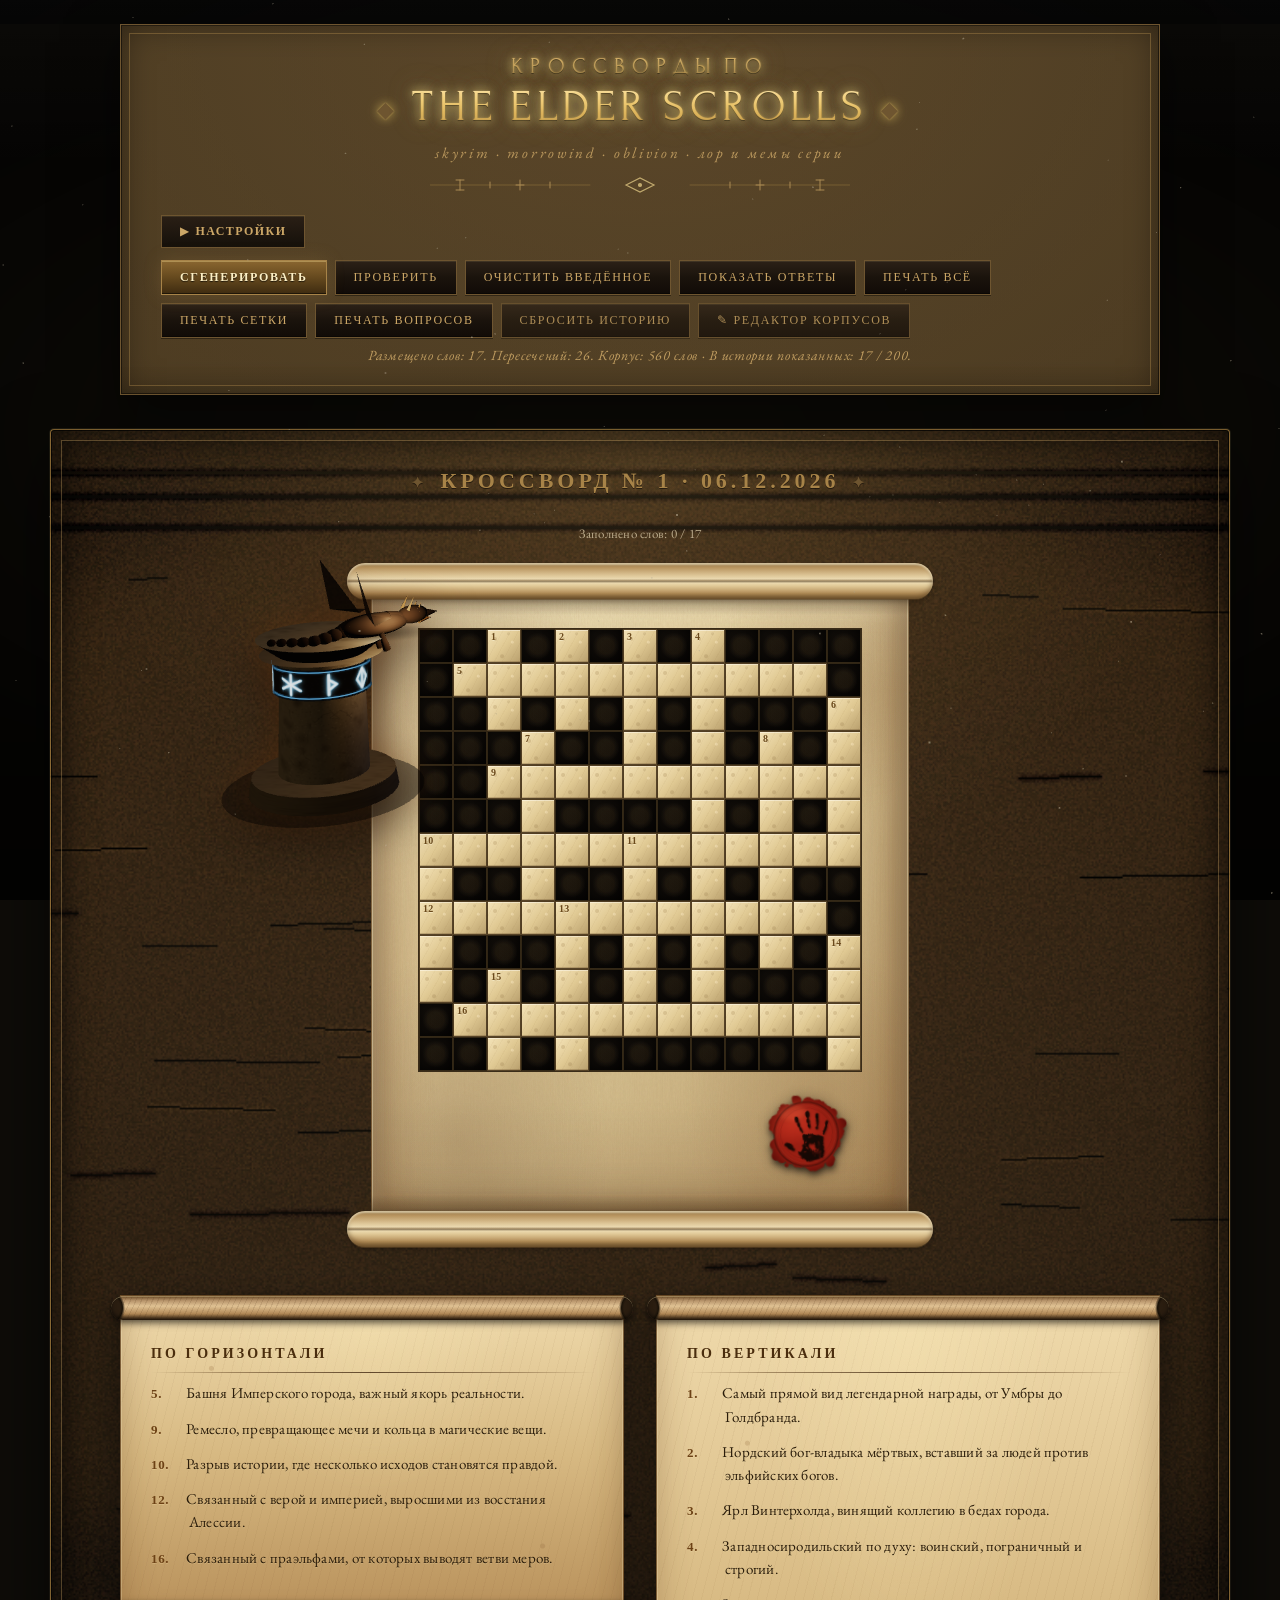
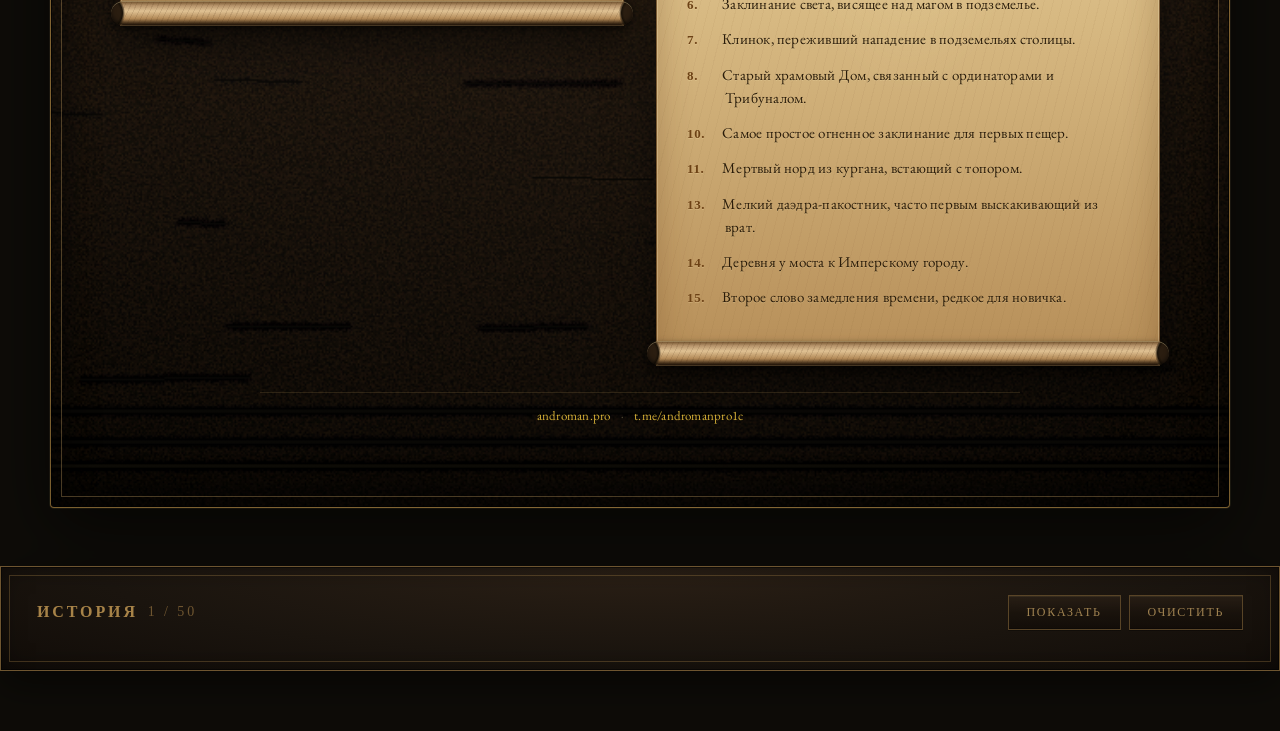
==== commit 03f30473: "fix(clues): квест→задание (де-англицизм, ПАРТУРНАКС/БОЭТА) — аудит русского качества завершён" ====
--- a/index.html
+++ b/index.html
@@ -860,8 +860,8 @@
   Режим 3D-сцены использует ES-модуль Three.js; для GLB-модели нужен локальный HTTP-сервер.
 -->
 <script>window.CW = window.CW || {}; CW.BASE_WORDS_RAW = [];</script>
-<script src="data/pack-skyrim-core.js?v=77"></script>
-<script src="data/pack-tes-deep-lore.js?v=75"></script>
+<script src="data/pack-skyrim-core.js?v=78"></script>
+<script src="data/pack-tes-deep-lore.js?v=76"></script>
 <script src="js/data-loader.js?v=62"></script>
 <script src="js/editor.js?v=63"></script>
 <script src="js/rng.js?v=62"></script>
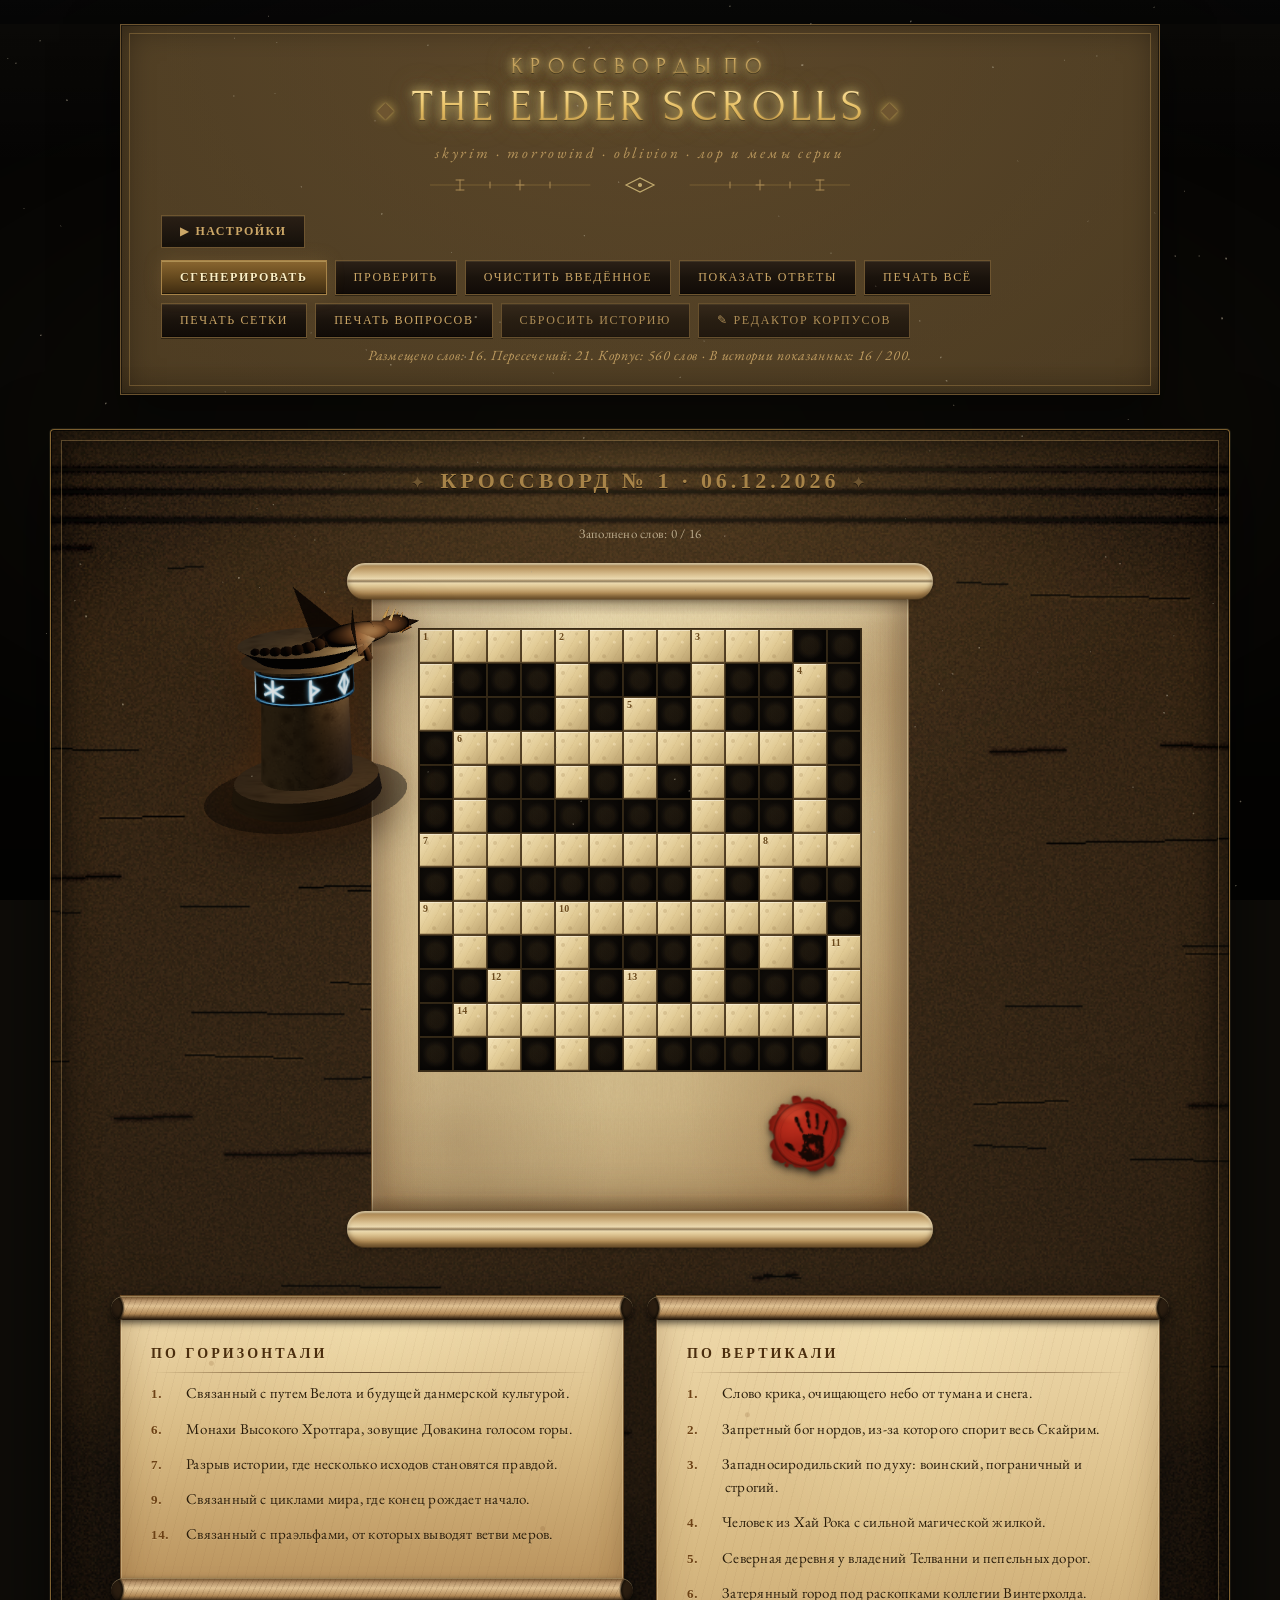
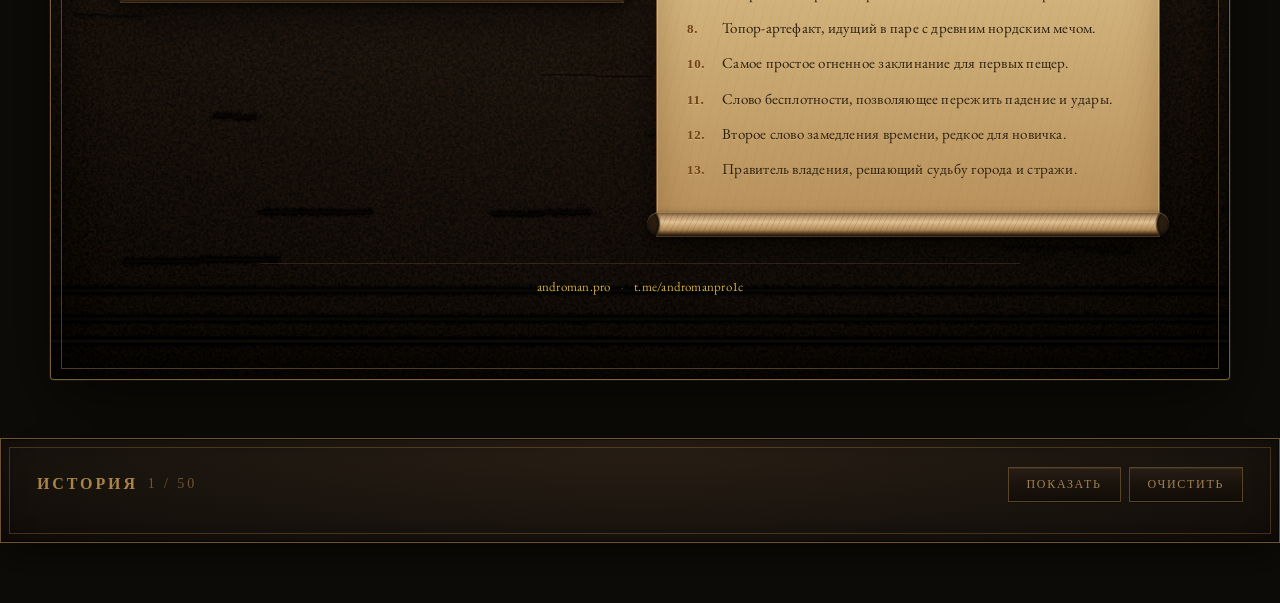
==== commit a2d9c0cf: "fix(clues): шлифовка по аудиту, чанк 4 (30 формулировок) — аудит русского качества закрыт на всех 6 " ====
--- a/index.html
+++ b/index.html
@@ -860,8 +860,8 @@
   Режим 3D-сцены использует ES-модуль Three.js; для GLB-модели нужен локальный HTTP-сервер.
 -->
 <script>window.CW = window.CW || {}; CW.BASE_WORDS_RAW = [];</script>
-<script src="data/pack-skyrim-core.js?v=78"></script>
-<script src="data/pack-tes-deep-lore.js?v=76"></script>
+<script src="data/pack-skyrim-core.js?v=79"></script>
+<script src="data/pack-tes-deep-lore.js?v=77"></script>
 <script src="js/data-loader.js?v=62"></script>
 <script src="js/editor.js?v=63"></script>
 <script src="js/rng.js?v=62"></script>
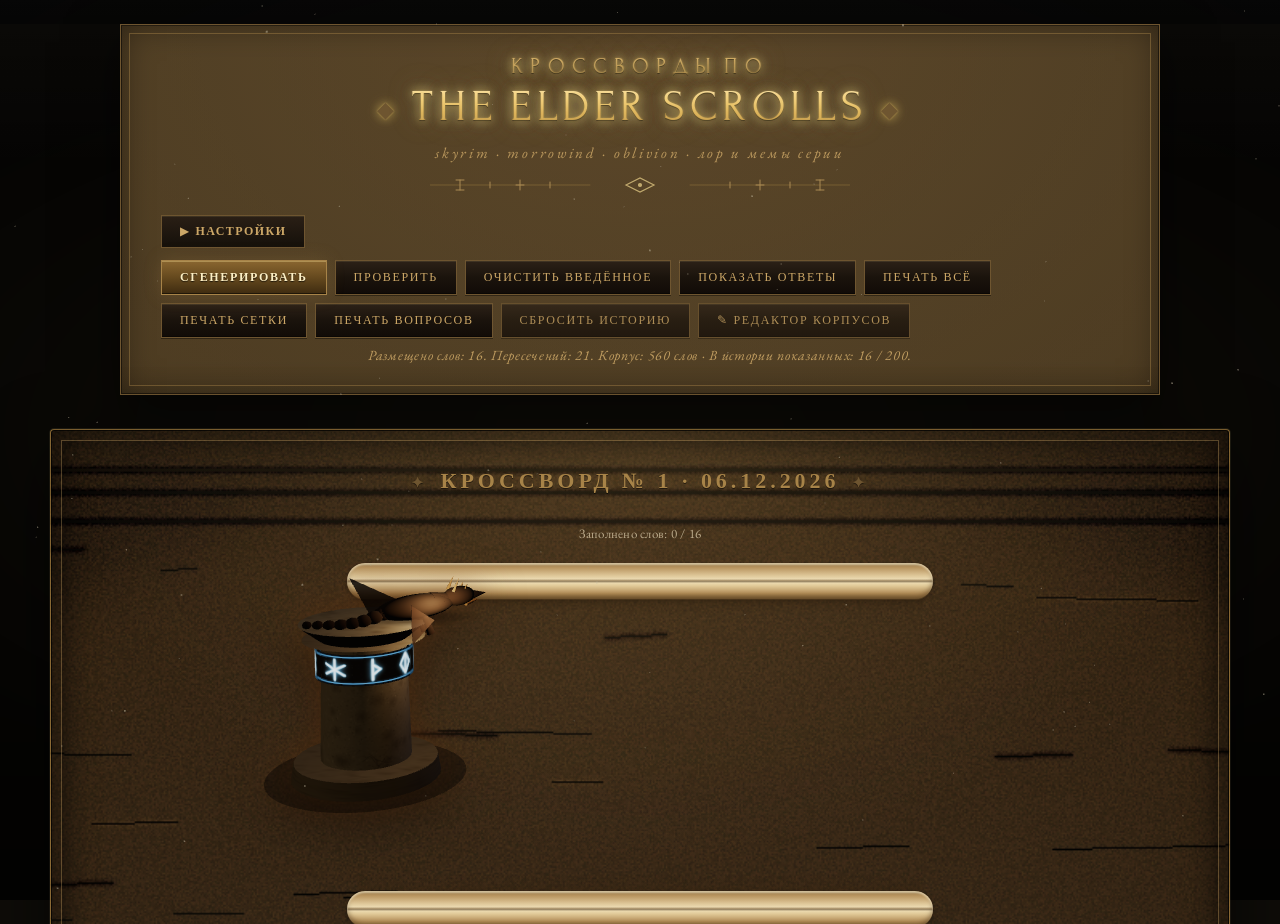
==== commit aaddeaa6: "fix(ui): руны-подсказки по наведению + перегруппировка настроек + правки 3 подсказок - руны-подсказк" ====
--- a/index.html
+++ b/index.html
@@ -567,6 +567,10 @@
 
   <div class="ctrl-grid" id="ctrl-grid">
 
+    <section class="ctrl-section">
+      <h3 class="ctrl-section-title">🎲 Генерация</h3>
+      <div class="ctrl-section-body">
+
     <fieldset class="ctrl-group">
       <legend>Размер</legend>
       <label><input type="radio" name="size" value="11"> S 11×11</label>
@@ -591,155 +595,11 @@
     </fieldset>
 
     <fieldset class="ctrl-group">
-      <legend>Размер шрифта</legend>
-      <label><input type="radio" name="fontsize" value="small"> Мелкий</label>
-      <label><input type="radio" name="fontsize" value="medium" checked> Средний</label>
-      <label><input type="radio" name="fontsize" value="large"> Крупный</label>
-      <label><input type="radio" name="fontsize" value="xlarge"> Очень крупный</label>
-    </fieldset>
-
-    <fieldset class="ctrl-group">
       <legend>История без повторов</legend>
       <label>Помнить последних кроссвордов:
         <input type="number" id="history-limit" min="20" max="5000" step="10" value="200"
                style="width:84px; margin-left:6px">
       </label>
-    </fieldset>
-
-    <fieldset class="ctrl-group">
-      <legend>Ввод и подсказки</legend>
-      <label><input type="checkbox" id="hover-type" checked> Печатать по наведению мыши (без клика)</label>
-      <label><input type="checkbox" id="rune-hints"> Руны-подсказки (руна = буква ответа)</label>
-    </fieldset>
-
-    <!-- Тема Скайрим включена по умолчанию (скрытый radio для совместимости с app.js) -->
-    <input type="radio" name="theme-ui" value="skyrim" checked style="display:none">
-
-
-    <fieldset class="ctrl-group">
-      <legend>Дракон</legend>
-      <label><input type="radio" name="dragon" value="fly"> 🐉 Пролетающий</label>
-      <label><input type="radio" name="dragon" value="cursor"> 🦴 Следит за курсором</label>
-      <label><input type="radio" name="dragon" value="cinematic" checked> 3D-сцена</label>
-      <label><input type="radio" name="dragon" value="none"> ✕ Без дракона</label>
-      <label style="margin-top: 8px; padding-top: 6px; border-top: 1px solid rgba(212,175,55,0.2); display: block;">
-        <input type="checkbox" id="dragon-edit-pos"> 🎯 Перетащить дракона мышью
-      </label>
-      <a href="dragon-lab.html" target="_blank" style="font-size: 11px; color: #d4af37; display: inline-block; margin-top: 4px; text-decoration: none;">🧪 Открыть Dragon Lab →</a>
-    </fieldset>
-
-    <!-- Тонкая настройка дракона: видна только в cinematic-режиме (CSS) -->
-    <fieldset class="ctrl-group dragon-tune-panel">
-      <legend>⚙ Тонкая настройка дракона</legend>
-
-      <details open class="dp-section">
-        <summary>📍 Положение на странице</summary>
-        <label class="dp-cb">
-          <input type="checkbox" id="dp-follow-scroll"> 🪢 Привязать к свитку
-        </label>
-        <label class="dp-cb">
-          <input type="checkbox" id="dp-show-pedestal" checked> 🗿 Подставка под драконом
-        </label>
-        <label class="dp-cb">
-          <input type="checkbox" id="dp-burn-on-generate" checked> 🔥 Сжигать страницу при «Сгенерировать»
-        </label>
-        <label>X (% viewport) <span class="dp-val" id="dp-anchor-x-val">50%</span>
-          <input type="range" id="dp-anchor-x" min="0" max="100" step="0.5">
-        </label>
-        <label>Y (% viewport) <span class="dp-val" id="dp-anchor-y-val">30%</span>
-          <input type="range" id="dp-anchor-y" min="0" max="100" step="0.5">
-        </label>
-        <label>Размер дракона <span class="dp-val" id="dp-scale-val">0.54</span>
-          <input type="range" id="dp-scale" min="0.2" max="1.4" step="0.01">
-        </label>
-        <label>Размер платформы <span class="dp-val" id="dp-pedestal-scale-val">0.62</span>
-          <input type="range" id="dp-pedestal-scale" min="0.2" max="2.0" step="0.02">
-        </label>
-        <label>💡 Яркость освещения <span class="dp-val" id="dp-light-val">1.00</span>
-          <input type="range" id="dp-light" min="0" max="3" step="0.05">
-        </label>
-        <label>🔦 Свет платформы <span class="dp-val" id="dp-platform-light-val">0.60</span>
-          <input type="range" id="dp-platform-light" min="0" max="3" step="0.05">
-        </label>
-        <label>᛬ Высота пояса рун <span class="dp-val" id="dp-rune-offset-val">0.00</span>
-          <input type="range" id="dp-rune-offset" min="-1.5" max="1.5" step="0.02">
-        </label>
-      </details>
-
-      <details class="dp-section">
-        <summary>🐉 Дракон на платформе</summary>
-        <label>Сдвиг X (вбок) <span class="dp-val" id="dp-offset-x-val">0</span>
-          <input type="range" id="dp-offset-x" min="-4" max="4" step="0.02">
-        </label>
-        <label>Сдвиг Y (высота над платформой) <span class="dp-val" id="dp-offset-y-val">0</span>
-          <input type="range" id="dp-offset-y" min="-3" max="3" step="0.02">
-        </label>
-        <label>Сдвиг Z (вперёд/назад) <span class="dp-val" id="dp-offset-z-val">0</span>
-          <input type="range" id="dp-offset-z" min="-3" max="3" step="0.02">
-        </label>
-      </details>
-
-      <details class="dp-section">
-        <summary>🔄 Поворот дракона</summary>
-        <label>Yaw (горизонтально) <span class="dp-val" id="dp-yaw-val">0°</span>
-          <input type="range" id="dp-yaw" min="-180" max="180" step="1">
-        </label>
-        <label>Pitch (наклон) <span class="dp-val" id="dp-pitch-val">0°</span>
-          <input type="range" id="dp-pitch" min="-50" max="50" step="1">
-        </label>
-        <label>Roll (крен) <span class="dp-val" id="dp-roll-val">0°</span>
-          <input type="range" id="dp-roll" min="-45" max="45" step="1">
-        </label>
-        <label class="dp-cb">
-          <input type="checkbox" id="dp-track-cursor"> 🖱 Голова за курсором (±38°)
-        </label>
-      </details>
-
-      <details class="dp-section">
-        <summary>🔥 Огонь (координаты)</summary>
-        <label>🦴 Прицепить пасть к кости:</label>
-        <select id="dp-bone">
-          <option value="">— model root (rest pose) —</option>
-        </select>
-        <label>Mouth X <span class="dp-val" id="dp-mouth-x-val">0.5</span>
-          <input type="range" id="dp-mouth-x" min="-3" max="3" step="0.05">
-        </label>
-        <label>Mouth Y <span class="dp-val" id="dp-mouth-y-val">0.1</span>
-          <input type="range" id="dp-mouth-y" min="-3" max="3" step="0.05">
-        </label>
-        <label>Mouth Z <span class="dp-val" id="dp-mouth-z-val">0</span>
-          <input type="range" id="dp-mouth-z" min="-3" max="3" step="0.05">
-        </label>
-        <label>Yaw огня <span class="dp-val" id="dp-fire-yaw-val">0°</span>
-          <input type="range" id="dp-fire-yaw" min="-180" max="180" step="1">
-        </label>
-        <label>Pitch огня <span class="dp-val" id="dp-fire-pitch-val">0°</span>
-          <input type="range" id="dp-fire-pitch" min="-90" max="90" step="1">
-        </label>
-        <label>Интенсивность <span class="dp-val" id="dp-fire-intensity-val">1.00</span>
-          <input type="range" id="dp-fire-intensity" min="0" max="3" step="0.05">
-        </label>
-      </details>
-
-      <details class="dp-section">
-        <summary>🎞 Окно огня в breath-клипе</summary>
-        <label>Start (с) <span class="dp-val" id="dp-fw-start-val">3.00s</span>
-          <input type="range" id="dp-fw-start" min="0" max="10" step="0.05">
-        </label>
-        <label>End (с) <span class="dp-val" id="dp-fw-end-val">5.00s</span>
-          <input type="range" id="dp-fw-end" min="0" max="10" step="0.05">
-        </label>
-      </details>
-
-      <button type="button" id="dp-reset" class="dp-reset-btn">↺ Сбросить к значениям по умолчанию</button>
-      <button type="button" id="dp-export" class="dp-reset-btn">📋 Скопировать настройки для публикации</button>
-      <textarea id="dp-export-out" readonly style="display:none; width:100%; height:120px; margin-top:6px; font-family:monospace; font-size:9px; background:#0a0805; color:#cca767; border:1px solid #5a4030;"></textarea>
-    </fieldset>
-
-    <fieldset class="ctrl-group">
-      <legend>Печать</legend>
-      <label><input type="checkbox" id="fit-a4"> Уместить всё на 1 лист A4</label>
-      <label><input type="checkbox" id="hide-answers-print"> Не печатать ответы</label>
     </fieldset>
 
     <fieldset class="ctrl-group ctrl-packs" id="packs-fieldset">
@@ -755,6 +615,174 @@
         <span id="upload-pack-status" class="upload-pack-status"></span>
       </div>
     </fieldset>
+
+      </div>
+    </section>
+
+    <section class="ctrl-section">
+      <h3 class="ctrl-section-title">👁 Отображение и ввод</h3>
+      <div class="ctrl-section-body">
+
+    <fieldset class="ctrl-group">
+      <legend>Размер шрифта</legend>
+      <label><input type="radio" name="fontsize" value="small"> Мелкий</label>
+      <label><input type="radio" name="fontsize" value="medium" checked> Средний</label>
+      <label><input type="radio" name="fontsize" value="large"> Крупный</label>
+      <label><input type="radio" name="fontsize" value="xlarge"> Очень крупный</label>
+    </fieldset>
+
+    <fieldset class="ctrl-group">
+      <legend>Ввод и подсказки</legend>
+      <label><input type="checkbox" id="hover-type" checked> Печатать по наведению мыши (без клика)</label>
+      <label><input type="checkbox" id="rune-hints"> Руны-подсказки (руна = буква ответа)</label>
+    </fieldset>
+
+      </div>
+    </section>
+
+    <!-- Тема Скайрим включена по умолчанию (скрытый radio для совместимости с app.js) -->
+    <input type="radio" name="theme-ui" value="skyrim" checked style="display:none">
+
+    <section class="ctrl-section">
+      <h3 class="ctrl-section-title">🐉 Дракон и сцена</h3>
+      <div class="ctrl-section-body">
+
+
+    <fieldset class="ctrl-group">
+      <legend>Дракон</legend>
+      <label><input type="radio" name="dragon" value="fly"> 🐉 Пролетающий</label>
+      <label><input type="radio" name="dragon" value="cursor"> 🦴 Следит за курсором</label>
+      <label><input type="radio" name="dragon" value="cinematic" checked> 3D-сцена</label>
+      <label><input type="radio" name="dragon" value="none"> ✕ Без дракона</label>
+      <label style="margin-top: 8px; padding-top: 6px; border-top: 1px solid rgba(212,175,55,0.2); display: block;">
+        <input type="checkbox" id="dragon-edit-pos"> 🎯 Перетащить дракона мышью
+      </label>
+      <a href="dragon-lab.html" target="_blank" style="font-size: 11px; color: #d4af37; display: inline-block; margin-top: 4px; text-decoration: none;">🧪 Открыть Dragon Lab →</a>
+    </fieldset>
+
+    <!-- Тонкая настройка дракона: видна только в cinematic-режиме (CSS) -->
+    <fieldset class="ctrl-group dragon-tune-panel">
+      <legend>⚙ Тонкая настройка дракона</legend>
+
+      <details open class="dp-section">
+        <summary>📍 Положение на странице</summary>
+        <label class="dp-cb">
+          <input type="checkbox" id="dp-follow-scroll"> 🪢 Привязать к свитку
+        </label>
+        <label class="dp-cb">
+          <input type="checkbox" id="dp-show-pedestal" checked> 🗿 Подставка под драконом
+        </label>
+        <label class="dp-cb">
+          <input type="checkbox" id="dp-burn-on-generate" checked> 🔥 Сжигать страницу при «Сгенерировать»
+        </label>
+        <label>X (% viewport) <span class="dp-val" id="dp-anchor-x-val">50%</span>
+          <input type="range" id="dp-anchor-x" min="0" max="100" step="0.5">
+        </label>
+        <label>Y (% viewport) <span class="dp-val" id="dp-anchor-y-val">30%</span>
+          <input type="range" id="dp-anchor-y" min="0" max="100" step="0.5">
+        </label>
+        <label>Размер дракона <span class="dp-val" id="dp-scale-val">0.54</span>
+          <input type="range" id="dp-scale" min="0.2" max="1.4" step="0.01">
+        </label>
+        <label>Размер платформы <span class="dp-val" id="dp-pedestal-scale-val">0.62</span>
+          <input type="range" id="dp-pedestal-scale" min="0.2" max="2.0" step="0.02">
+        </label>
+        <label>💡 Яркость освещения <span class="dp-val" id="dp-light-val">1.00</span>
+          <input type="range" id="dp-light" min="0" max="3" step="0.05">
+        </label>
+        <label>🔦 Свет платформы <span class="dp-val" id="dp-platform-light-val">0.60</span>
+          <input type="range" id="dp-platform-light" min="0" max="3" step="0.05">
+        </label>
+        <label>᛬ Высота пояса рун <span class="dp-val" id="dp-rune-offset-val">0.00</span>
+          <input type="range" id="dp-rune-offset" min="-1.5" max="1.5" step="0.02">
+        </label>
+      </details>
+
+      <details class="dp-section">
+        <summary>🐉 Дракон на платформе</summary>
+        <label>Сдвиг X (вбок) <span class="dp-val" id="dp-offset-x-val">0</span>
+          <input type="range" id="dp-offset-x" min="-4" max="4" step="0.02">
+        </label>
+        <label>Сдвиг Y (высота над платформой) <span class="dp-val" id="dp-offset-y-val">0</span>
+          <input type="range" id="dp-offset-y" min="-3" max="3" step="0.02">
+        </label>
+        <label>Сдвиг Z (вперёд/назад) <span class="dp-val" id="dp-offset-z-val">0</span>
+          <input type="range" id="dp-offset-z" min="-3" max="3" step="0.02">
+        </label>
+      </details>
+
+      <details class="dp-section">
+        <summary>🔄 Поворот дракона</summary>
+        <label>Yaw (горизонтально) <span class="dp-val" id="dp-yaw-val">0°</span>
+          <input type="range" id="dp-yaw" min="-180" max="180" step="1">
+        </label>
+        <label>Pitch (наклон) <span class="dp-val" id="dp-pitch-val">0°</span>
+          <input type="range" id="dp-pitch" min="-50" max="50" step="1">
+        </label>
+        <label>Roll (крен) <span class="dp-val" id="dp-roll-val">0°</span>
+          <input type="range" id="dp-roll" min="-45" max="45" step="1">
+        </label>
+        <label class="dp-cb">
+          <input type="checkbox" id="dp-track-cursor"> 🖱 Голова за курсором (±38°)
+        </label>
+      </details>
+
+      <details class="dp-section">
+        <summary>🔥 Огонь (координаты)</summary>
+        <label>🦴 Прицепить пасть к кости:</label>
+        <select id="dp-bone">
+          <option value="">— model root (rest pose) —</option>
+        </select>
+        <label>Mouth X <span class="dp-val" id="dp-mouth-x-val">0.5</span>
+          <input type="range" id="dp-mouth-x" min="-3" max="3" step="0.05">
+        </label>
+        <label>Mouth Y <span class="dp-val" id="dp-mouth-y-val">0.1</span>
+          <input type="range" id="dp-mouth-y" min="-3" max="3" step="0.05">
+        </label>
+        <label>Mouth Z <span class="dp-val" id="dp-mouth-z-val">0</span>
+          <input type="range" id="dp-mouth-z" min="-3" max="3" step="0.05">
+        </label>
+        <label>Yaw огня <span class="dp-val" id="dp-fire-yaw-val">0°</span>
+          <input type="range" id="dp-fire-yaw" min="-180" max="180" step="1">
+        </label>
+        <label>Pitch огня <span class="dp-val" id="dp-fire-pitch-val">0°</span>
+          <input type="range" id="dp-fire-pitch" min="-90" max="90" step="1">
+        </label>
+        <label>Интенсивность <span class="dp-val" id="dp-fire-intensity-val">1.00</span>
+          <input type="range" id="dp-fire-intensity" min="0" max="3" step="0.05">
+        </label>
+      </details>
+
+      <details class="dp-section">
+        <summary>🎞 Окно огня в breath-клипе</summary>
+        <label>Start (с) <span class="dp-val" id="dp-fw-start-val">3.00s</span>
+          <input type="range" id="dp-fw-start" min="0" max="10" step="0.05">
+        </label>
+        <label>End (с) <span class="dp-val" id="dp-fw-end-val">5.00s</span>
+          <input type="range" id="dp-fw-end" min="0" max="10" step="0.05">
+        </label>
+      </details>
+
+      <button type="button" id="dp-reset" class="dp-reset-btn">↺ Сбросить к значениям по умолчанию</button>
+      <button type="button" id="dp-export" class="dp-reset-btn">📋 Скопировать настройки для публикации</button>
+      <textarea id="dp-export-out" readonly style="display:none; width:100%; height:120px; margin-top:6px; font-family:monospace; font-size:9px; background:#0a0805; color:#cca767; border:1px solid #5a4030;"></textarea>
+    </fieldset>
+
+      </div>
+    </section>
+
+    <section class="ctrl-section">
+      <h3 class="ctrl-section-title">🖨 Печать</h3>
+      <div class="ctrl-section-body">
+
+    <fieldset class="ctrl-group">
+      <legend>Печать</legend>
+      <label><input type="checkbox" id="fit-a4"> Уместить всё на 1 лист A4</label>
+      <label><input type="checkbox" id="hide-answers-print"> Не печатать ответы</label>
+    </fieldset>
+
+      </div>
+    </section>
 
   </div>
 
--- a/css/ui.css
+++ b/css/ui.css
@@ -510,6 +510,29 @@
   margin-bottom: 14px;
 }
 
+/* Смысловая группа настроек: заголовок на всю ширину + вложенная сетка блоков. */
+.ctrl-section {
+  grid-column: 1 / -1;
+  margin: 0;
+}
+.ctrl-section + .ctrl-section { margin-top: 6px; }
+.ctrl-section-title {
+  margin: 2px 0 8px;
+  font-size: 12px;
+  font-weight: 700;
+  letter-spacing: 0.06em;
+  text-transform: uppercase;
+  opacity: 0.7;
+  padding-bottom: 4px;
+  border-bottom: 1px solid var(--color-panel-border);
+}
+.ctrl-section-body {
+  display: grid;
+  grid-template-columns: repeat(auto-fit, minmax(220px, 1fr));
+  gap: 12px;
+  align-items: start;
+}
+
 .ctrl-group {
   border: 1px solid var(--color-panel-border);
   border-radius: 4px;
@@ -753,10 +776,17 @@
   color: rgba(90, 120, 160, 0.42);
   pointer-events: none;
   z-index: 0;
-}
+  /* По умолчанию скрыта; проступает по наведению (как .rune-ghost), затем
+     подержится ~0.5с и плавно гаснет. */
+  opacity: 0;
+  transition: opacity 700ms ease 500ms;
+}
+/* Наведение на клетку — руна проступает быстро и без задержки. */
+.cell:hover .rune-hint { opacity: 1; transition: opacity 180ms ease 0ms; }
 .cell .user-letter { position: relative; z-index: 1; }
-/* Клетка заполнена пользователем — руну прячем (введённая буква важнее). */
-.cell:has(.user-letter:not(:empty)) .rune-hint { opacity: 0; }
+/* Клетка заполнена пользователем — руну прячем всегда (введённая буква важнее). */
+.cell:has(.user-letter:not(:empty)) .rune-hint,
+.cell:has(.user-letter:not(:empty)):hover .rune-hint { opacity: 0; transition: opacity 120ms ease; }
 
 /* Пользовательский ввод: показывается всегда (если есть userInput),
    но при включенном «Показать ответы» уступает место правильному ответу. */
--- a/css/theme-nordic-tomes.css
+++ b/css/theme-nordic-tomes.css
@@ -412,6 +412,13 @@
   letter-spacing: 0.2em;
   text-transform: uppercase;
   padding: 0 10px;
+}
+body.theme-skyrim .ctrl-section-title {
+  font-family: 'Constantia', 'Cambria', serif;
+  color: var(--tome-gold);
+  letter-spacing: 0.18em;
+  opacity: 0.92;
+  border-bottom-color: rgba(212, 175, 55, 0.28);
 }
 body.theme-skyrim .ctrl-group label { color: var(--tome-gold-warm); position: relative; z-index: 1; }
 body.theme-skyrim input[type="radio"],
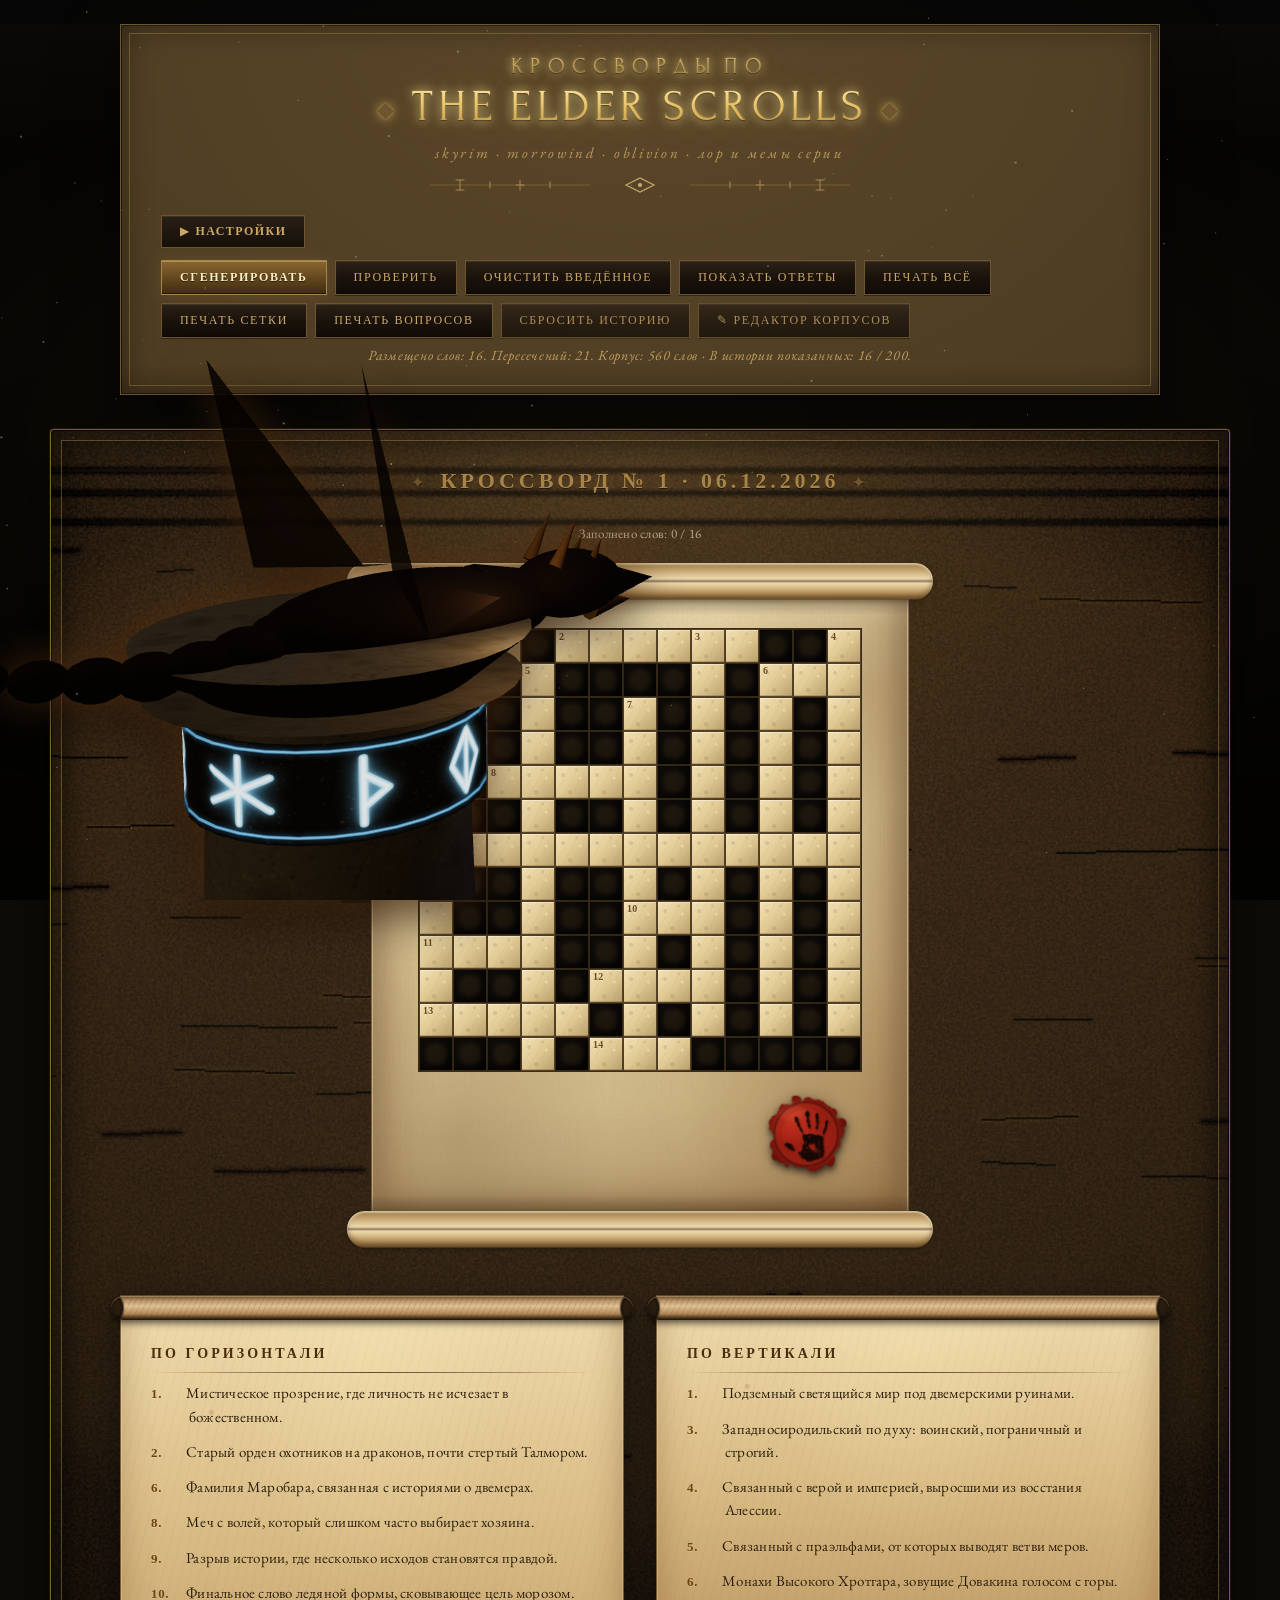
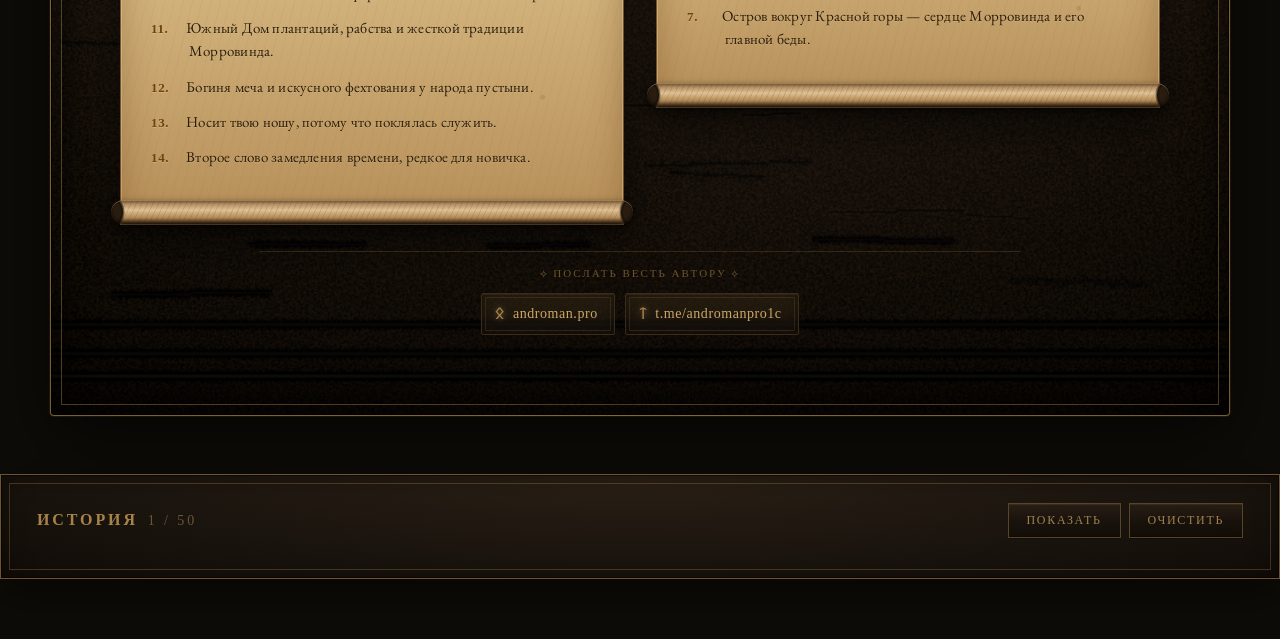
==== commit d2d90044: "feat(ui): стилизация настроек под Скайрим + контакты-кнопки + руны-подсказки по умолчанию + дефолты " ====
--- a/index.html
+++ b/index.html
@@ -568,7 +568,7 @@
   <div class="ctrl-grid" id="ctrl-grid">
 
     <section class="ctrl-section">
-      <h3 class="ctrl-section-title">🎲 Генерация</h3>
+      <h3 class="ctrl-section-title"><span class="ctrl-section-rune" aria-hidden="true">ᚷ</span>Генерация</h3>
       <div class="ctrl-section-body">
 
     <fieldset class="ctrl-group">
@@ -620,7 +620,7 @@
     </section>
 
     <section class="ctrl-section">
-      <h3 class="ctrl-section-title">👁 Отображение и ввод</h3>
+      <h3 class="ctrl-section-title"><span class="ctrl-section-rune" aria-hidden="true">ᛟ</span>Отображение и ввод</h3>
       <div class="ctrl-section-body">
 
     <fieldset class="ctrl-group">
@@ -634,7 +634,7 @@
     <fieldset class="ctrl-group">
       <legend>Ввод и подсказки</legend>
       <label><input type="checkbox" id="hover-type" checked> Печатать по наведению мыши (без клика)</label>
-      <label><input type="checkbox" id="rune-hints"> Руны-подсказки (руна = буква ответа)</label>
+      <label><input type="checkbox" id="rune-hints" checked> Руны-подсказки (руна = буква ответа)</label>
     </fieldset>
 
       </div>
@@ -644,7 +644,7 @@
     <input type="radio" name="theme-ui" value="skyrim" checked style="display:none">
 
     <section class="ctrl-section">
-      <h3 class="ctrl-section-title">🐉 Дракон и сцена</h3>
+      <h3 class="ctrl-section-title"><span class="ctrl-section-rune" aria-hidden="true">ᛞ</span>Дракон и сцена</h3>
       <div class="ctrl-section-body">
 
 
@@ -772,7 +772,7 @@
     </section>
 
     <section class="ctrl-section">
-      <h3 class="ctrl-section-title">🖨 Печать</h3>
+      <h3 class="ctrl-section-title"><span class="ctrl-section-rune" aria-hidden="true">ᛗ</span>Печать</h3>
       <div class="ctrl-section-body">
 
     <fieldset class="ctrl-group">
@@ -810,9 +810,17 @@
   <div id="grid-container" class="grid-container"></div>
   <div id="clues-container" class="clues-container"></div>
   <footer id="site-credit" class="site-credit">
-    <a href="https://androman.pro" target="_blank" rel="noopener">androman.pro</a>
-    <span class="site-credit-sep">·</span>
-    <a href="https://t.me/andromanpro1c" target="_blank" rel="noopener">t.me/andromanpro1c</a>
+    <span class="credit-caption" aria-hidden="true">⟡ послать весть автору ⟡</span>
+    <span class="credit-links">
+      <a class="credit-link" href="https://androman.pro" target="_blank" rel="noopener" title="Сайт автора">
+        <span class="credit-ico" aria-hidden="true">ᛟ</span>
+        <span class="credit-text">androman.pro</span>
+      </a>
+      <a class="credit-link" href="https://t.me/andromanpro1c" target="_blank" rel="noopener" title="Telegram автора">
+        <span class="credit-ico" aria-hidden="true">ᛏ</span>
+        <span class="credit-text">t.me/andromanpro1c</span>
+      </a>
+    </span>
   </footer>
   <div id="answer-key" class="answer-key"></div>
 </main>
--- a/css/ui.css
+++ b/css/ui.css
@@ -1239,9 +1239,21 @@
   color: #9a8b6a;
   border-top: 1px solid rgba(180, 150, 90, 0.18);
 }
-.site-credit a { color: #caa44e; text-decoration: none; }
-.site-credit a:hover { text-decoration: underline; }
-.site-credit-sep { opacity: 0.45; margin: 0 7px; }
+.site-credit .credit-caption {
+  display: block;
+  font-size: 11px;
+  letter-spacing: 0.18em;
+  text-transform: uppercase;
+  opacity: 0.55;
+  margin-bottom: 10px;
+}
+.site-credit .credit-links {
+  display: flex;
+  flex-wrap: wrap;
+  justify-content: center;
+  gap: 10px;
+}
+.site-credit a.credit-link { color: #caa44e; text-decoration: none; }
 body.mode-editor .site-credit { display: none; }
 
 /* Живой счётчик заполненных слов (#solve-progress) — без спойлера правильности */
--- a/css/theme-nordic-tomes.css
+++ b/css/theme-nordic-tomes.css
@@ -414,15 +414,193 @@
   padding: 0 10px;
 }
 body.theme-skyrim .ctrl-section-title {
+  display: flex;
+  align-items: center;
   font-family: 'Constantia', 'Cambria', serif;
   color: var(--tome-gold);
   letter-spacing: 0.18em;
   opacity: 0.92;
-  border-bottom-color: rgba(212, 175, 55, 0.28);
-}
-body.theme-skyrim .ctrl-group label { color: var(--tome-gold-warm); position: relative; z-index: 1; }
+  /* двойная декор-линия «под переплёт» вместо простой границы */
+  border-bottom: 1px solid rgba(212, 175, 55, 0.30);
+  box-shadow: 0 2px 0 -1px rgba(167, 131, 72, 0.14);
+}
+/* Руна-значок секции (шрифт Noto Sans Runic бандлится локально). */
+body.theme-skyrim .ctrl-section-rune {
+  font-family: 'Noto Sans Runic', 'Segoe UI Symbol', serif;
+  margin-right: 9px;
+  color: var(--tome-gold-bright);
+  font-size: 1.1em;
+  line-height: 1;
+  text-shadow: 0 0 7px rgba(235, 210, 138, 0.45);
+}
+
+/* ── Поле ввода «История без повторов» (number) — под тёмную тему ── */
+body.theme-skyrim #history-limit {
+  color-scheme: dark;                 /* нативные стрелки спиннера в тёмном виде */
+  background: var(--color-input-bg);
+  color: var(--tome-gold-bright);
+  border: 1px solid var(--tome-bronze);
+  border-radius: 0;
+  padding: 3px 6px;
+  font-family: 'Constantia', 'Cambria', serif;
+  font-size: 14px;
+  outline: none;
+  transition: border-color .15s ease, box-shadow .15s ease;
+}
+body.theme-skyrim #history-limit:hover { border-color: var(--tome-gold); }
+body.theme-skyrim #history-limit:focus {
+  border-color: var(--tome-gold);
+  box-shadow: 0 0 0 2px rgba(167, 131, 72, 0.28), inset 0 0 8px rgba(0, 0, 0, 0.45);
+}
+
+/* ── Лейблы радио/чекбоксов: ховер + подсветка выбранного ── */
+body.theme-skyrim .ctrl-group label {
+  color: var(--tome-gold-warm);
+  position: relative;
+  z-index: 1;
+  border-radius: 2px;
+  padding-left: 4px;
+  transition: color .14s ease, background .14s ease;
+}
+body.theme-skyrim .ctrl-group label:hover {
+  color: var(--tome-gold-bright);
+  background: rgba(167, 131, 72, 0.09);
+}
+body.theme-skyrim .ctrl-group label:has(input:checked) {
+  color: var(--tome-gold-bright);
+  text-shadow: 0 0 6px rgba(235, 210, 138, 0.25);
+}
+/* ── Радио и чекбоксы — золотые самоцветы в бронзовой оправе ── */
 body.theme-skyrim input[type="radio"],
-body.theme-skyrim input[type="checkbox"] { accent-color: var(--tome-gold); }
+body.theme-skyrim input[type="checkbox"] {
+  appearance: none;
+  -webkit-appearance: none;
+  -moz-appearance: none;
+  width: 16px;
+  height: 16px;
+  margin: 0 6px 0 0;
+  padding: 0;
+  vertical-align: -3px;
+  background: linear-gradient(180deg, #1c150d, #0c0805);
+  border: 1px solid var(--tome-bronze);
+  box-shadow: inset 0 0 5px rgba(0, 0, 0, 0.6);
+  cursor: pointer;
+  position: relative;
+  transition: border-color .15s ease, box-shadow .15s ease;
+}
+body.theme-skyrim input[type="radio"] { border-radius: 50%; }
+body.theme-skyrim input[type="checkbox"] { border-radius: 2px; }
+body.theme-skyrim input[type="radio"]:hover,
+body.theme-skyrim input[type="checkbox"]:hover {
+  border-color: var(--tome-gold);
+  box-shadow: 0 0 6px rgba(235, 210, 138, 0.3), inset 0 0 5px rgba(0, 0, 0, 0.5);
+}
+body.theme-skyrim input[type="radio"]:checked,
+body.theme-skyrim input[type="checkbox"]:checked {
+  border-color: var(--tome-gold);
+  box-shadow: 0 0 7px rgba(235, 210, 138, 0.5), inset 0 0 4px rgba(0, 0, 0, 0.5);
+}
+/* радио — золотой самоцвет внутри */
+body.theme-skyrim input[type="radio"]:checked::after {
+  content: "";
+  position: absolute;
+  inset: 3px;
+  border-radius: 50%;
+  background: radial-gradient(circle at 35% 30%, var(--tome-gold-bright), var(--tome-gold) 55%, var(--tome-bronze));
+  box-shadow: 0 0 5px rgba(235, 210, 138, 0.7);
+}
+/* чекбокс — золотая руническая галка */
+body.theme-skyrim input[type="checkbox"]:checked::after {
+  content: "✓";
+  position: absolute;
+  inset: 0;
+  display: flex;
+  align-items: center;
+  justify-content: center;
+  color: var(--tome-gold-bright);
+  font-size: 12px;
+  font-weight: 700;
+  text-shadow: 0 0 5px rgba(235, 210, 138, 0.7);
+}
+body.theme-skyrim input[type="radio"]:focus-visible,
+body.theme-skyrim input[type="checkbox"]:focus-visible {
+  outline: none;
+  border-color: var(--tome-gold-bright);
+  box-shadow: 0 0 0 2px rgba(235, 210, 138, 0.4);
+}
+
+/* ── Ползунки (range) — золотой самоцвет на тёмной бороздке ── */
+body.theme-skyrim input[type="range"] {
+  appearance: none;
+  -webkit-appearance: none;
+  background: transparent;
+  height: 18px;
+  cursor: pointer;
+}
+body.theme-skyrim input[type="range"]::-webkit-slider-runnable-track {
+  height: 6px;
+  border-radius: 3px;
+  background: linear-gradient(180deg, #0c0805, #211910);
+  border: 1px solid var(--tome-bronze-dk);
+  box-shadow: inset 0 0 5px rgba(0, 0, 0, 0.6);
+}
+body.theme-skyrim input[type="range"]::-moz-range-track {
+  height: 6px;
+  border-radius: 3px;
+  background: linear-gradient(180deg, #0c0805, #211910);
+  border: 1px solid var(--tome-bronze-dk);
+  box-shadow: inset 0 0 5px rgba(0, 0, 0, 0.6);
+}
+/* Firefox: заполненная часть слева — золотой градиент */
+body.theme-skyrim input[type="range"]::-moz-range-progress {
+  height: 6px;
+  border-radius: 3px;
+  background: linear-gradient(90deg, var(--tome-bronze), var(--tome-gold));
+}
+body.theme-skyrim input[type="range"]::-webkit-slider-thumb {
+  -webkit-appearance: none;
+  appearance: none;
+  width: 16px;
+  height: 16px;
+  margin-top: -5px;
+  border-radius: 50%;
+  background: radial-gradient(circle at 35% 30%, var(--tome-gold-bright), var(--tome-gold) 55%, var(--tome-bronze-dk));
+  border: 1px solid var(--tome-bronze);
+  box-shadow: 0 0 6px rgba(235, 210, 138, 0.5), 0 1px 3px rgba(0, 0, 0, 0.6);
+  transition: transform .12s ease, box-shadow .12s ease;
+}
+body.theme-skyrim input[type="range"]::-moz-range-thumb {
+  width: 16px;
+  height: 16px;
+  border-radius: 50%;
+  background: radial-gradient(circle at 35% 30%, var(--tome-gold-bright), var(--tome-gold) 55%, var(--tome-bronze-dk));
+  border: 1px solid var(--tome-bronze);
+  box-shadow: 0 0 6px rgba(235, 210, 138, 0.5), 0 1px 3px rgba(0, 0, 0, 0.6);
+  transition: transform .12s ease, box-shadow .12s ease;
+}
+body.theme-skyrim input[type="range"]:hover::-webkit-slider-thumb {
+  transform: scale(1.15);
+  box-shadow: 0 0 11px rgba(235, 210, 138, 0.75), 0 1px 3px rgba(0, 0, 0, 0.6);
+}
+body.theme-skyrim input[type="range"]:hover::-moz-range-thumb {
+  transform: scale(1.15);
+  box-shadow: 0 0 11px rgba(235, 210, 138, 0.75), 0 1px 3px rgba(0, 0, 0, 0.6);
+}
+body.theme-skyrim input[type="range"]:focus-visible::-webkit-slider-thumb {
+  box-shadow: 0 0 0 3px rgba(235, 210, 138, 0.35), 0 0 8px rgba(235, 210, 138, 0.6);
+}
+
+/* ── Блоки настроек: лёгкая золотая подсветка по наведению ── */
+body.theme-skyrim .ctrl-group {
+  transition: border-color .18s ease, box-shadow .18s ease;
+}
+body.theme-skyrim .ctrl-group:hover {
+  border-color: var(--tome-bronze);
+  box-shadow:
+    inset 0 1px 0 rgba(235, 210, 138, 0.10),
+    inset 0 0 18px rgba(0, 0, 0, 0.30),
+    0 0 0 1px rgba(167, 131, 72, 0.16);
+}
 
 /* ── Кнопки: в стиле кованой пластины с тиснением ───────────────── */
 body.theme-skyrim button {
@@ -1393,6 +1571,102 @@
   100% { opacity: 0;   transform: scale(.88); filter: blur(1.5px); }
 }
 
+/* Руна-подсказка (= буква ответа): тот же магика-голубой ореол, что и у hover-руны.
+   Появление/затухание — через opacity-переход в ui.css (hover-reveal). */
+body.theme-skyrim .cell .rune-hint {
+  color: #d6f1ff;
+  text-shadow:
+    0 0 3px #6dc6ff,
+    0 0 8px #3f9fe6,
+    0 0 15px rgba(40, 120, 210, .7);
+}
+
+/* ── Контакты автора — рунические печати-кнопки ─────────────────── */
+body.theme-skyrim .site-credit {
+  border-top: 1px solid rgba(167, 131, 72, 0.22);
+}
+body.theme-skyrim .site-credit .credit-caption {
+  font-family: 'Constantia', 'Cambria', serif;
+  color: var(--tome-gold);
+  opacity: 0.6;
+}
+body.theme-skyrim .site-credit a.credit-link {
+  display: inline-flex;
+  align-items: center;
+  gap: 8px;
+  padding: 8px 16px 8px 13px;
+  color: var(--tome-gold-warm);
+  font-family: 'Constantia', 'Cambria', serif;
+  font-size: 14px;
+  letter-spacing: 0.04em;
+  background: linear-gradient(180deg, rgba(58, 44, 24, 0.55), rgba(26, 20, 14, 0.6));
+  border: 1px solid var(--tome-bronze-dk);
+  border-radius: 2px;
+  box-shadow:
+    inset 0 1px 0 rgba(235, 210, 138, 0.07),
+    inset 0 0 14px rgba(0, 0, 0, 0.35);
+  position: relative;
+  overflow: hidden;
+  transition: color .18s ease, border-color .18s ease, background .18s ease,
+              box-shadow .18s ease, transform .18s ease;
+}
+/* декоративная внутренняя рамка-печать */
+body.theme-skyrim .site-credit a.credit-link::before {
+  content: "";
+  position: absolute;
+  inset: 3px;
+  border: 1px solid rgba(167, 131, 72, 0.18);
+  border-radius: 1px;
+  pointer-events: none;
+  transition: border-color .18s ease;
+}
+/* блик, пробегающий по кнопке при наведении */
+body.theme-skyrim .site-credit a.credit-link::after {
+  content: "";
+  position: absolute;
+  inset: 0;
+  pointer-events: none;
+  background: linear-gradient(110deg, transparent 32%, rgba(255, 240, 190, 0.20) 50%, transparent 68%);
+  background-size: 220% 100%;
+  background-position: 180% 0;
+  opacity: 0;
+}
+body.theme-skyrim .site-credit a.credit-link .credit-ico {
+  font-family: 'Noto Sans Runic', 'Segoe UI Symbol', serif;
+  font-size: 1.15em;
+  line-height: 1;
+  color: var(--tome-gold);
+  text-shadow: 0 0 6px rgba(235, 210, 138, 0.4);
+  transition: color .18s ease, text-shadow .18s ease, transform .18s ease;
+}
+body.theme-skyrim .site-credit a.credit-link:hover {
+  color: var(--tome-gold-bright);
+  border-color: var(--tome-gold);
+  background: linear-gradient(180deg, rgba(82, 62, 32, 0.72), rgba(40, 30, 18, 0.72));
+  box-shadow:
+    inset 0 1px 0 rgba(235, 210, 138, 0.14),
+    0 0 16px rgba(167, 131, 72, 0.38),
+    0 4px 12px rgba(0, 0, 0, 0.5);
+  transform: translateY(-2px);
+}
+body.theme-skyrim .site-credit a.credit-link:hover::before { border-color: rgba(235, 210, 138, 0.4); }
+body.theme-skyrim .site-credit a.credit-link:hover::after { opacity: 1; animation: credit-sheen 900ms ease; }
+body.theme-skyrim .site-credit a.credit-link:hover .credit-ico {
+  color: var(--tome-gold-bright);
+  text-shadow: 0 0 5px #ffe9a8, 0 0 13px rgba(235, 210, 138, 0.85);
+  transform: scale(1.14);
+}
+body.theme-skyrim .site-credit a.credit-link:active { transform: translateY(0); }
+body.theme-skyrim .site-credit a.credit-link:focus-visible {
+  outline: none;
+  border-color: var(--tome-gold-bright);
+  box-shadow: 0 0 0 2px rgba(235, 210, 138, 0.4), 0 0 16px rgba(167, 131, 72, 0.4);
+}
+@keyframes credit-sheen {
+  from { background-position: 180% 0; }
+  to   { background-position: -80% 0; }
+}
+
 /* ── ВСПЛЫВАЮЩИЙ СВИТОК-ПОДСКАЗКА (hover на цифру) ───────────── */
 .clue-scroll-tooltip {
   position: fixed;
--- a/css/print.css
+++ b/css/print.css
@@ -303,8 +303,21 @@
     font: 8.5pt "Times New Roman", serif !important;
     page-break-inside: avoid;
   }
-  .site-credit a { color: #666 !important; text-decoration: none !important; }
-  .site-credit-sep { color: #aaa !important; }
+  .site-credit .credit-caption,
+  .site-credit .credit-ico { display: none !important; }
+  .site-credit .credit-links { display: block !important; }
+  .site-credit a,
+  .site-credit a.credit-link {
+    color: #666 !important;
+    text-decoration: none !important;
+    display: inline !important;
+    padding: 0 6px !important;
+    background: none !important;
+    border: 0 !important;
+    box-shadow: none !important;
+  }
+  .site-credit a.credit-link::before,
+  .site-credit a.credit-link::after { display: none !important; }
 
   /* ===== Перебиваем кинематографическую тему theme-skyrim при печати =====
      Экранные правила `body.theme-skyrim …` специфичнее низкоуровневых выше,
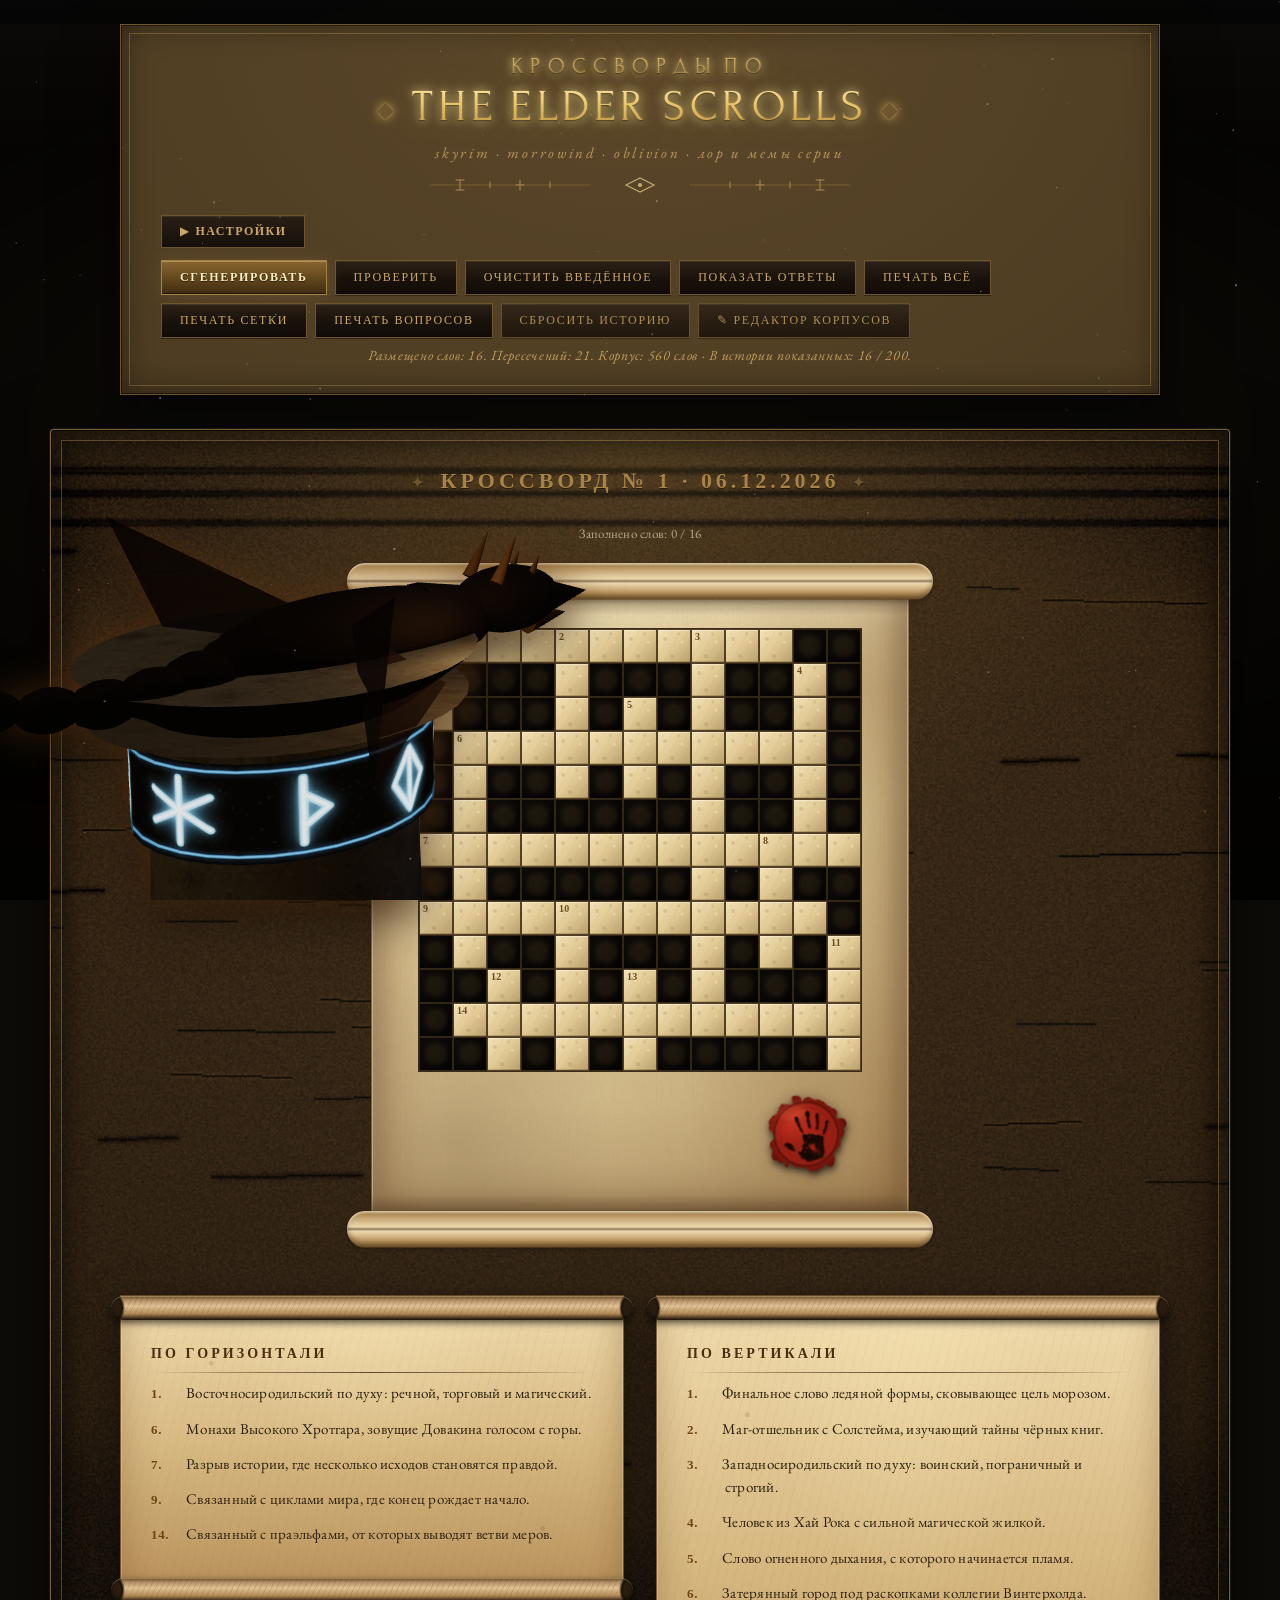
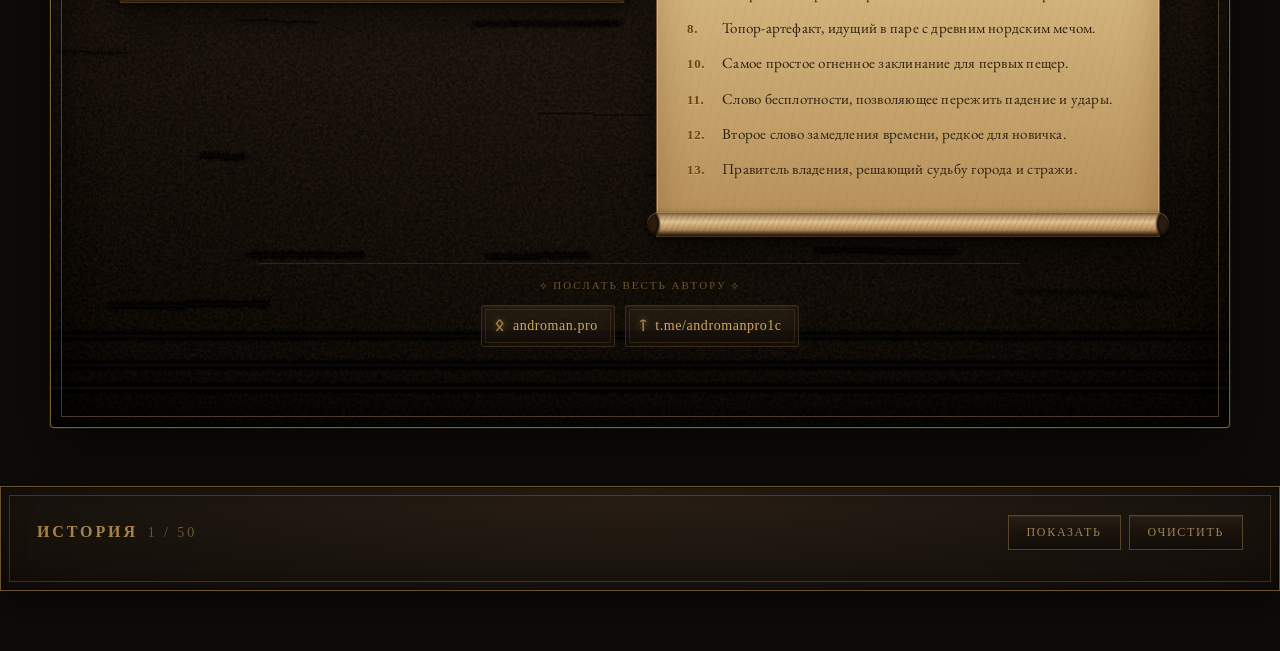
==== commit 815399c0: "feat(ui): improve dragon fire burn effect" ====
--- a/index.html
+++ b/index.html
@@ -17,7 +17,7 @@
   </style>
   <link rel="preload" as="image" href="assets/images/dragon-intro-videoframe.png">
   <link rel="stylesheet" href="css/ui.css?v=69">
-  <link rel="stylesheet" href="css/theme-nordic-tomes.css?v=103">
+  <link rel="stylesheet" href="css/theme-nordic-tomes.css?v=104">
   <link rel="stylesheet" href="css/print.css?v=72">
 </head>
 <body class="font-medium theme-skyrim">
@@ -919,13 +919,13 @@
 }
 </script>
 <script src="js/dragon-defaults.js?v=9"></script>
-<script src="js/scroll-fx-particles.js?v=2"></script>
-<script src="js/dragon-scroll-fire.js?v=12"></script>
+<script src="js/scroll-fx-particles.js?v=3"></script>
+<script src="js/dragon-scroll-fire.js?v=17"></script>
 <script src="js/dragon-clue-tooltip.js?v=3"></script>
 <script src="js/dragon-rune-hint.js?v=7"></script>
 <script src="js/dragon-position-editor.js?v=3"></script>
 <script src="js/dragon-control-panel.js?v=8"></script>
 <script src="js/dragon-burn-overlay.js?v=9"></script>
-<script type="module" src="js/dragon-cinematic.js?v=101"></script>
+<script type="module" src="js/dragon-cinematic.js?v=102"></script>
 </body>
 </html>
--- a/css/theme-nordic-tomes.css
+++ b/css/theme-nordic-tomes.css
@@ -1426,7 +1426,7 @@
   height: 106%;
   z-index: 26;
   pointer-events: none;
-  filter: blur(0.8px);
+  filter: blur(0.45px);
   mix-blend-mode: normal;
 }
 /* content/display с !important — перебиваем глобальный
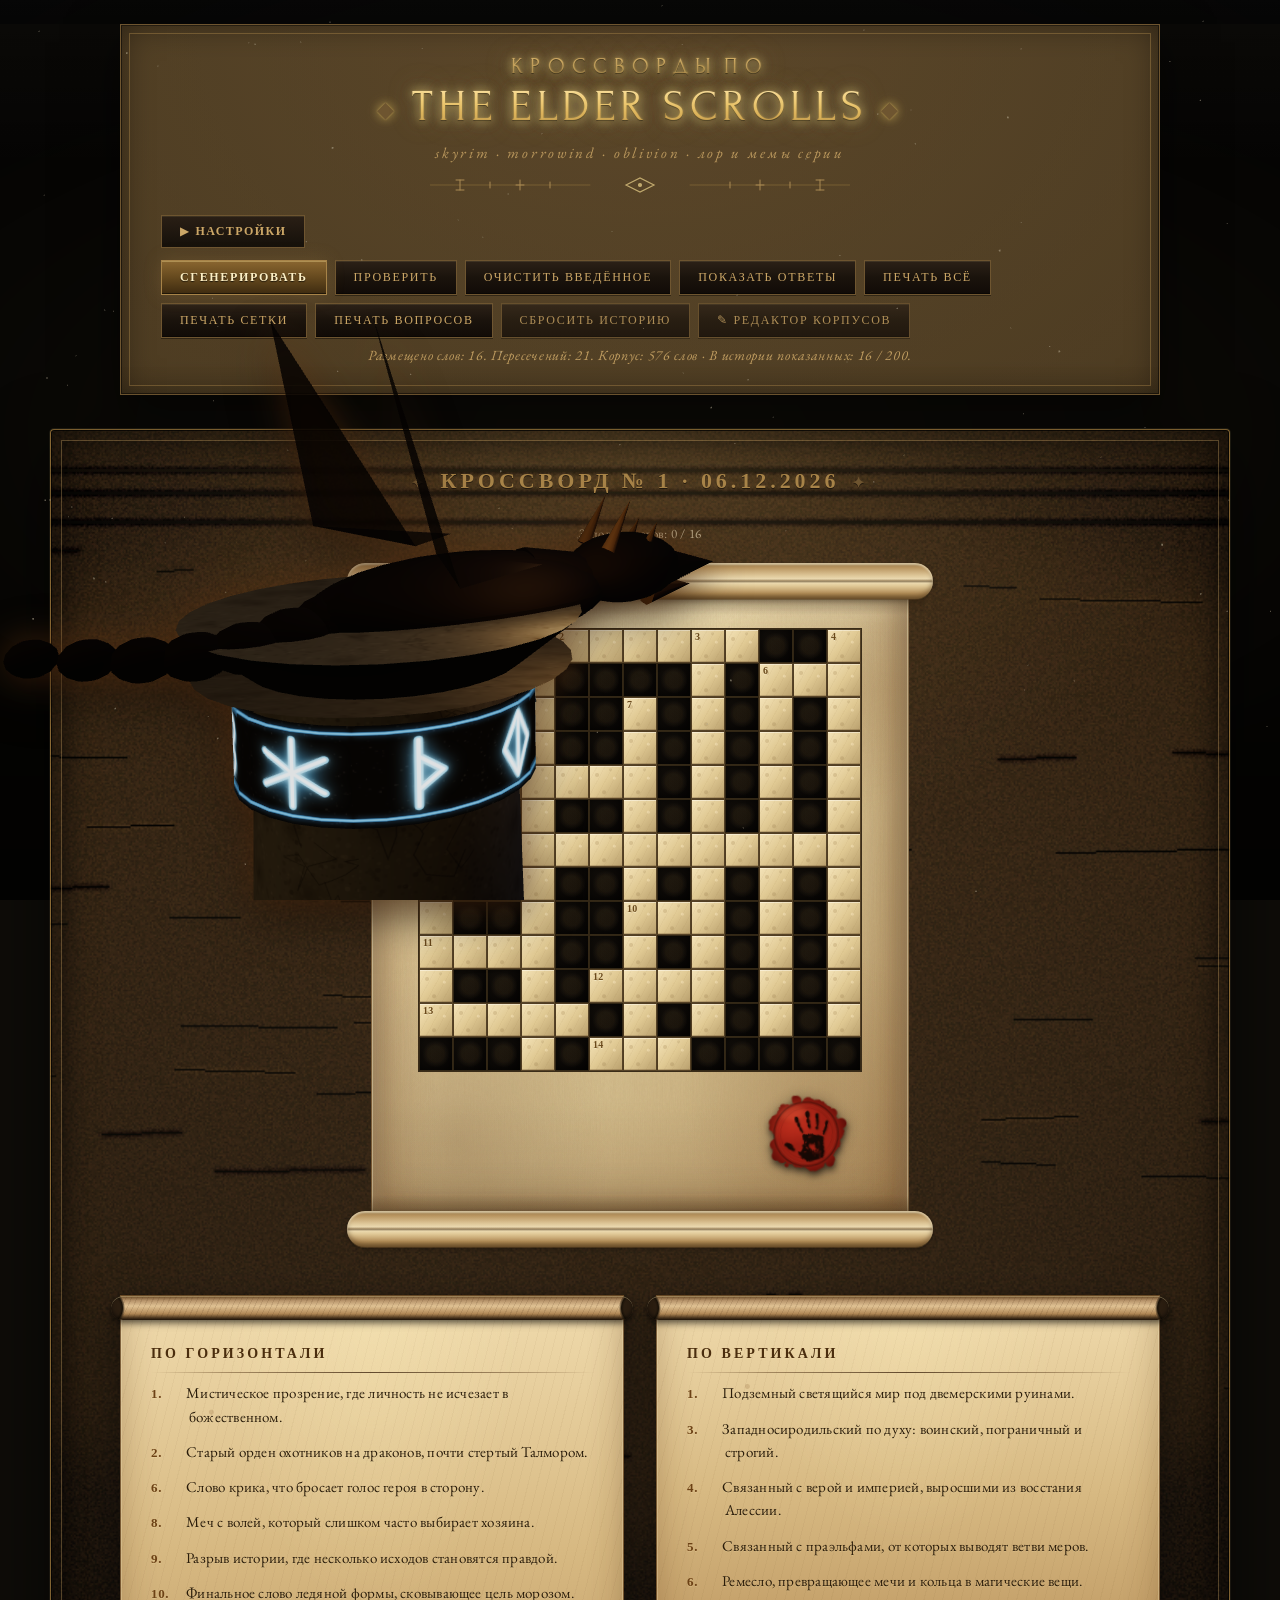
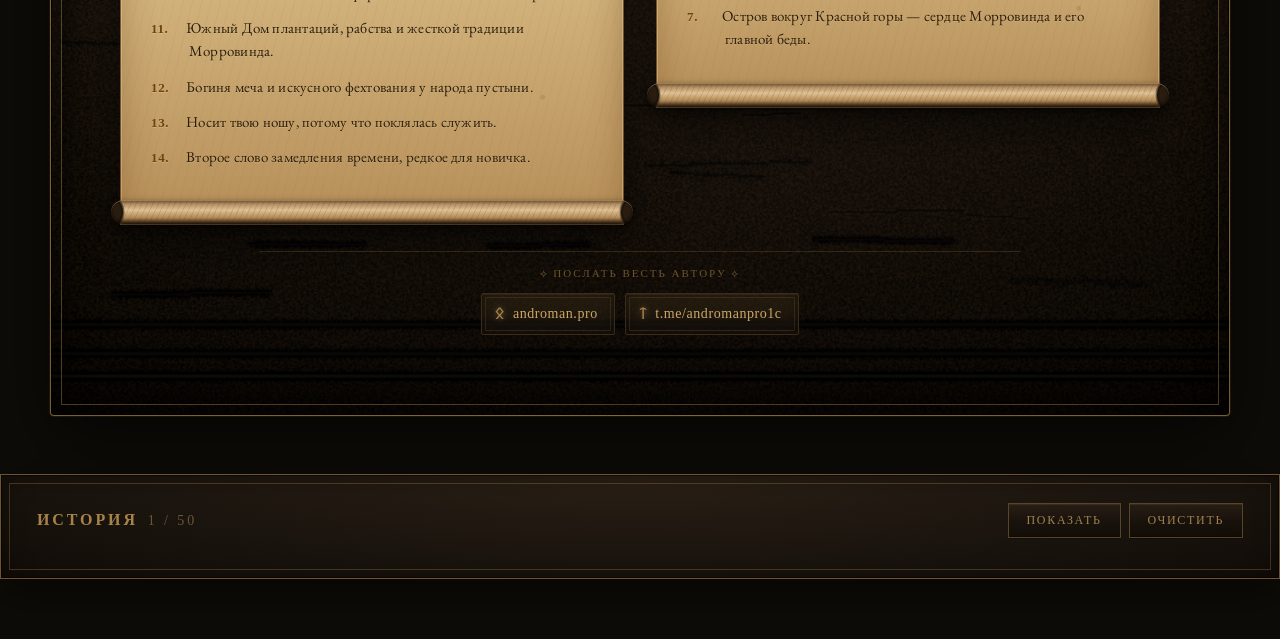
==== commit 27b120ca: "feat(content): expand TES crossword corpus" ====
--- a/index.html
+++ b/index.html
@@ -896,8 +896,8 @@
   Режим 3D-сцены использует ES-модуль Three.js; для GLB-модели нужен локальный HTTP-сервер.
 -->
 <script>window.CW = window.CW || {}; CW.BASE_WORDS_RAW = [];</script>
-<script src="data/pack-skyrim-core.js?v=79"></script>
-<script src="data/pack-tes-deep-lore.js?v=77"></script>
+<script src="data/pack-skyrim-core.js?v=81"></script>
+<script src="data/pack-tes-deep-lore.js?v=79"></script>
 <script src="js/data-loader.js?v=62"></script>
 <script src="js/editor.js?v=63"></script>
 <script src="js/rng.js?v=62"></script>
@@ -919,13 +919,13 @@
 }
 </script>
 <script src="js/dragon-defaults.js?v=9"></script>
-<script src="js/scroll-fx-particles.js?v=3"></script>
+<script src="js/scroll-fx-particles.js?v=4"></script>
 <script src="js/dragon-scroll-fire.js?v=17"></script>
 <script src="js/dragon-clue-tooltip.js?v=3"></script>
 <script src="js/dragon-rune-hint.js?v=7"></script>
 <script src="js/dragon-position-editor.js?v=3"></script>
 <script src="js/dragon-control-panel.js?v=8"></script>
 <script src="js/dragon-burn-overlay.js?v=9"></script>
-<script type="module" src="js/dragon-cinematic.js?v=102"></script>
+<script type="module" src="js/dragon-cinematic.js?v=103"></script>
 </body>
 </html>
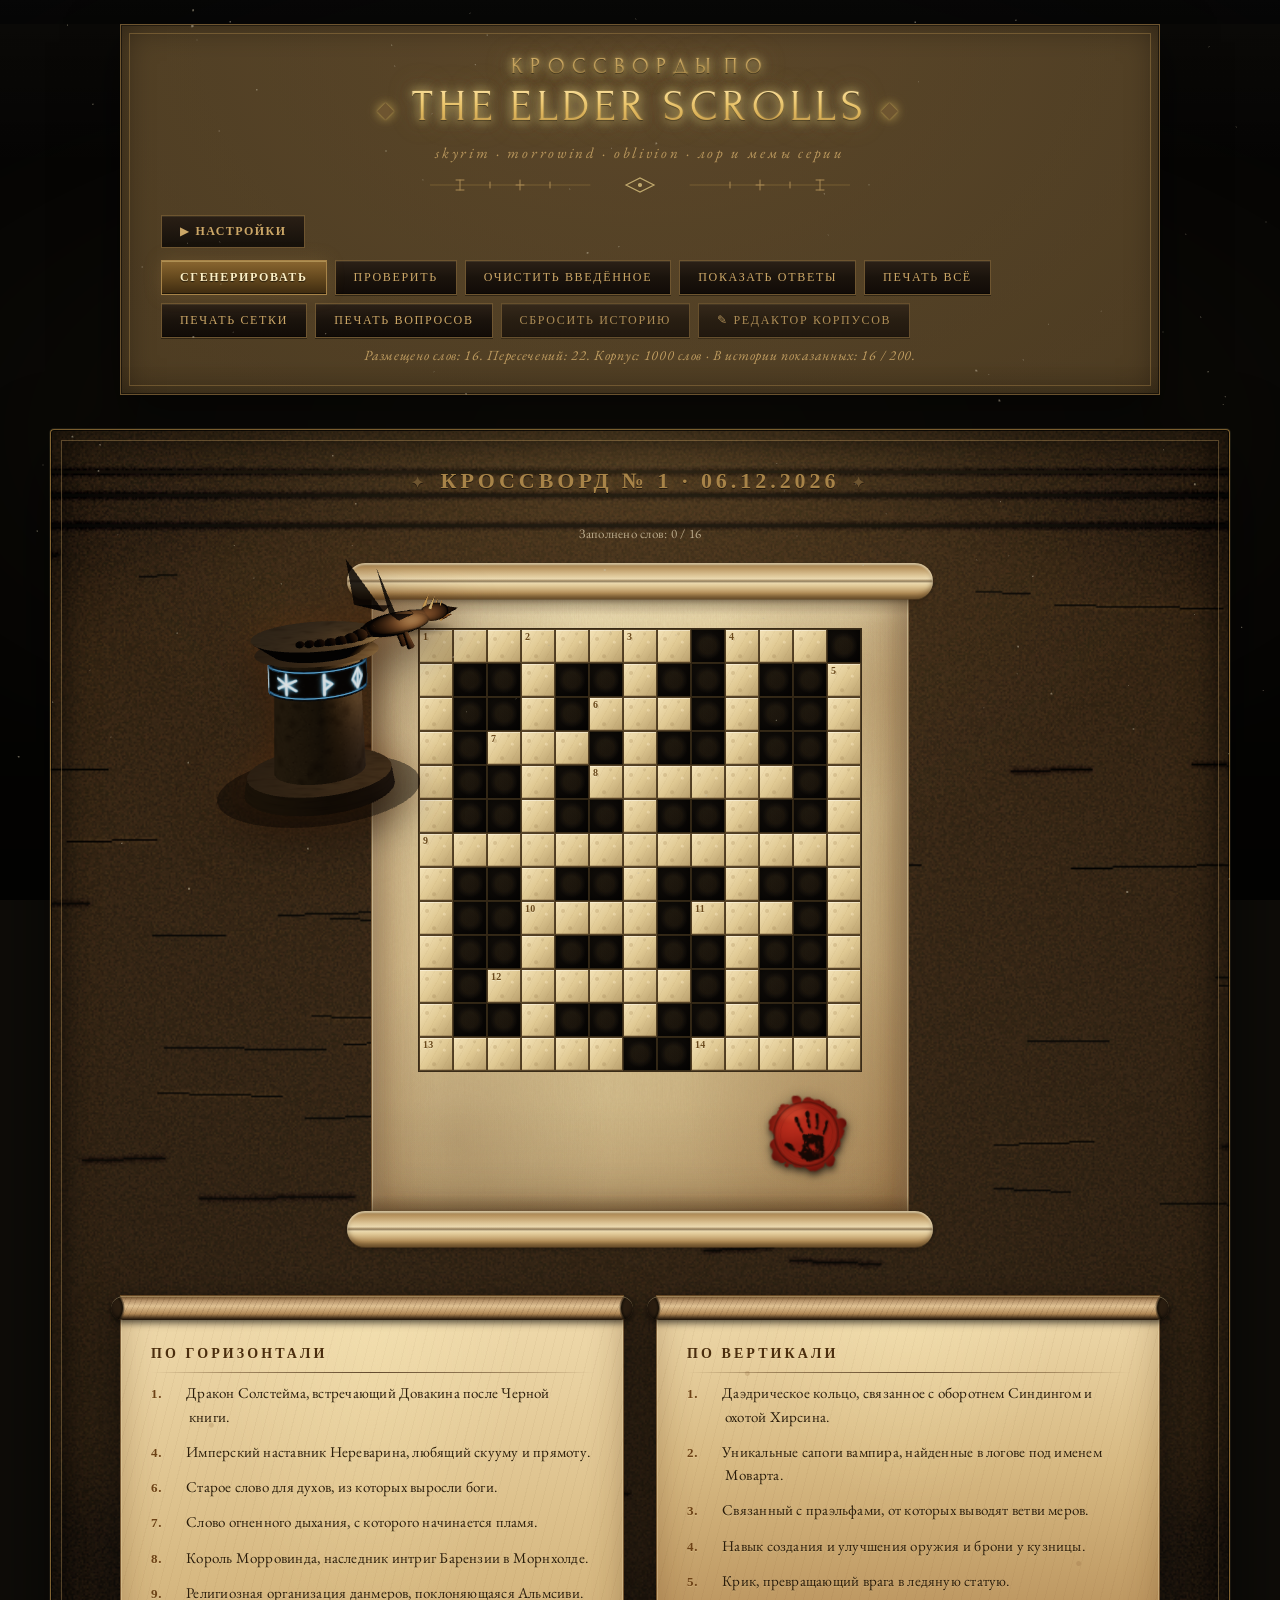
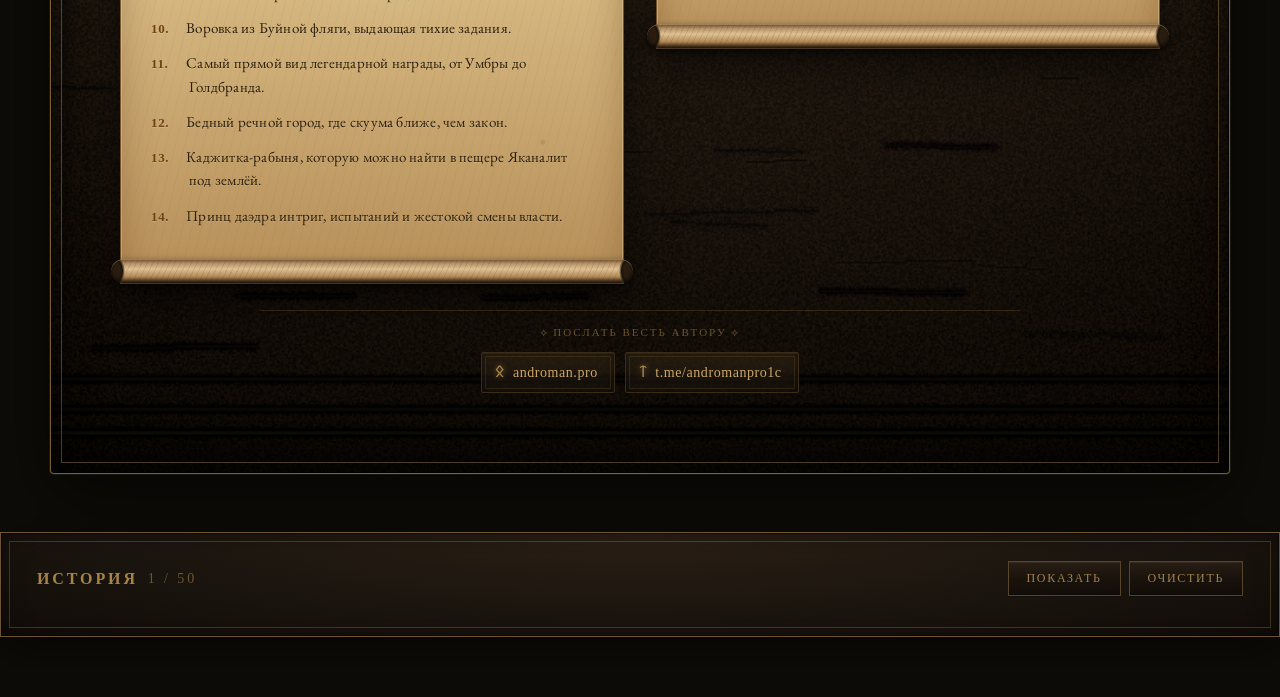
==== commit 6f1b5645: "fix(print): remove heading frame and refresh project description" ====
--- a/index.html
+++ b/index.html
@@ -18,7 +18,7 @@
   <link rel="preload" as="image" href="assets/images/dragon-intro-videoframe.png">
   <link rel="stylesheet" href="css/ui.css?v=69">
   <link rel="stylesheet" href="css/theme-nordic-tomes.css?v=104">
-  <link rel="stylesheet" href="css/print.css?v=72">
+  <link rel="stylesheet" href="css/print.css?v=73">
 </head>
 <body class="font-medium theme-skyrim">
 <!-- SVG filter defs для burn-эффекта свитка (feTurbulence + displacement
--- a/css/print.css
+++ b/css/print.css
@@ -337,6 +337,11 @@
     border: none !important;
     box-shadow: none !important;
     outline: none !important;
+  }
+  /* Внутренняя экранная рамка переживала сброс main и пересекала заголовок. */
+  body.theme-skyrim main::before {
+    content: none !important;
+    display: none !important;
   }
   /* Свиток в кинематографике сворачивается clip-path/animation (intro-play /
      is-revealing / is-rolled) и несёт PNG-фон пергамента (!important, ID-специфичность).
